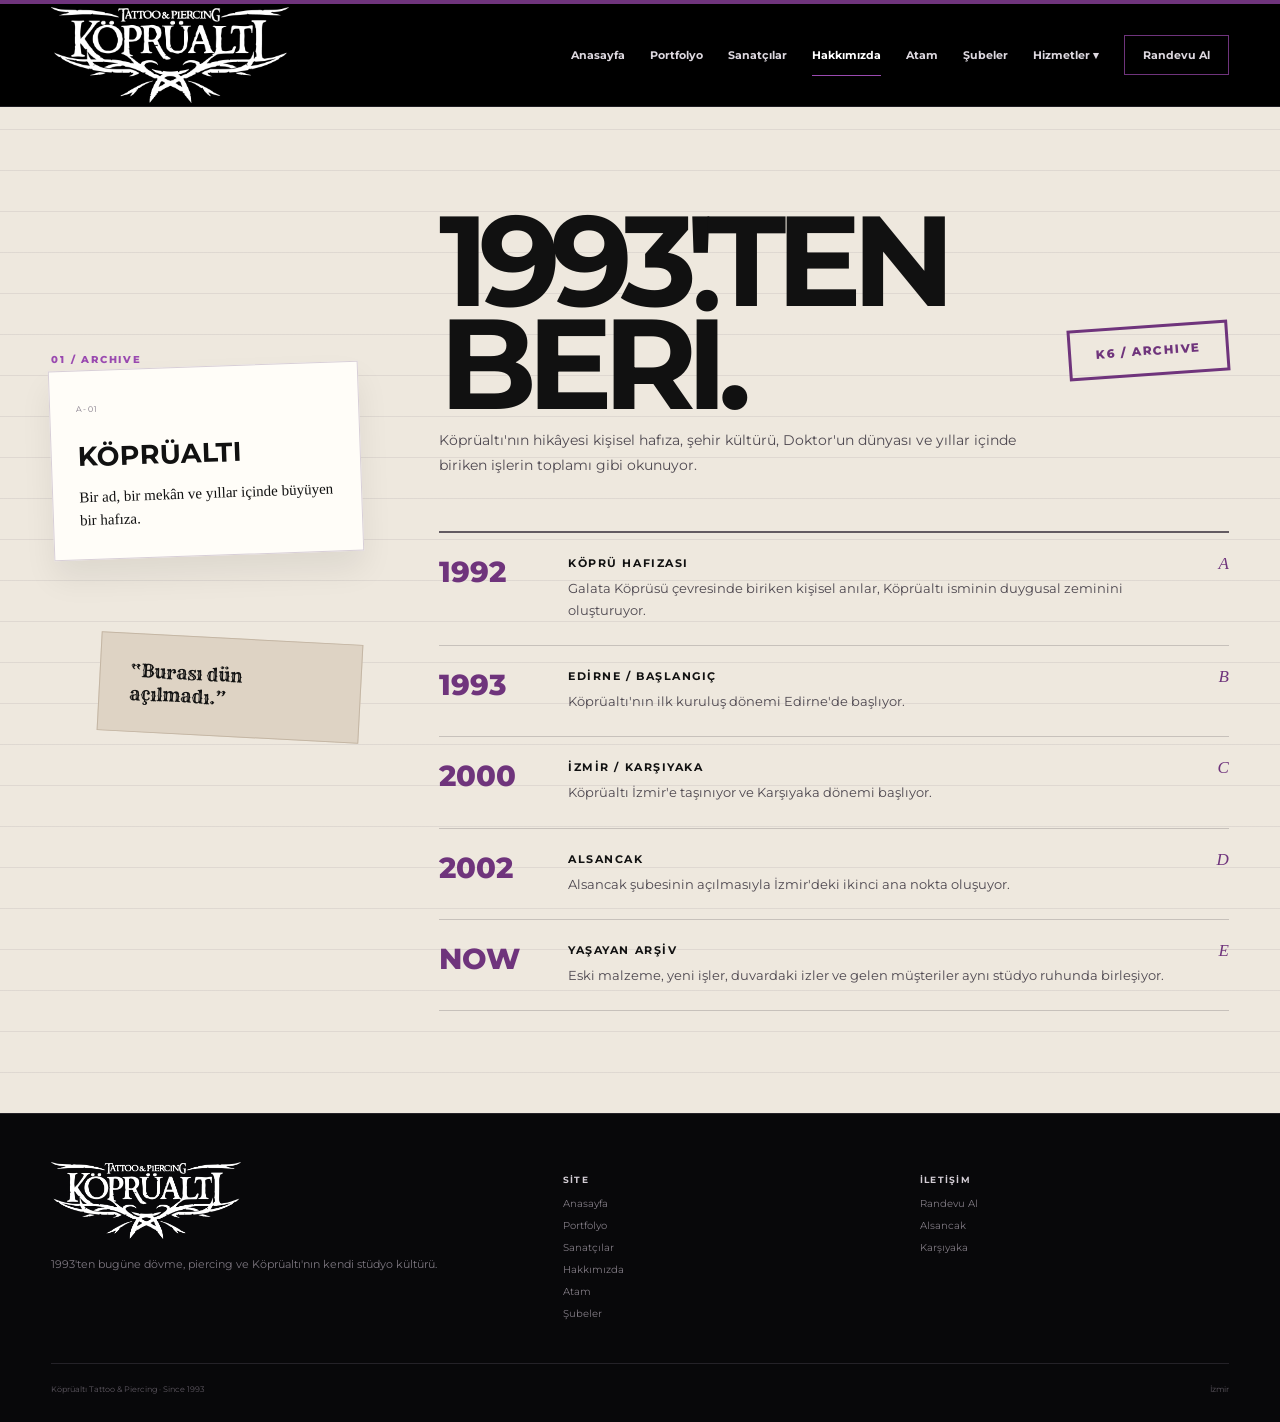
==== about.html @ b370d43e "feat: initial KopruAlti HTML prototype" ====
<!doctype html><html lang="tr"><head><meta charset="utf-8"><meta name="viewport" content="width=device-width,initial-scale=1"><meta name="theme-color" content="#09090b"><title>Hakkımızda — Köprüaltı Tattoo & Piercing</title><link rel="preconnect" href="https://fonts.googleapis.com"><link rel="preconnect" href="https://fonts.gstatic.com" crossorigin><link href="https://fonts.googleapis.com/css2?family=Montserrat:wght@400;500;600;700;800&family=Rye&display=swap" rel="stylesheet"><link rel="stylesheet" href="css/style.css"></head><body class="about-page"><div class="top"></div><header class="header"><div class="container head"><a class="brand" href="index.html" aria-label="KöprüAltı ana sayfa"><span class="brand-logo-crop"><img src="assets/koprualti-original-logo.png" alt="KöprüAltı Tattoo & Piercing"></span></a><button class="mobile" type="button" aria-expanded="false">MENÜ</button><nav class="nav"><a class="" href="index.html">Anasayfa</a><a class="" href="portfolio.html">Portfolyo</a><a class="" href="artists.html">Sanatçılar</a><a class="active" href="about.html">Hakkımızda</a><a class="" href="ataturk.html">Atam</a><a class="" href="studios.html">Şubeler</a><div class="dd"><button type="button">Hizmetler ▾</button><div class="ddmenu"><a href="services.html">Tüm Hizmetler</a><a href="services.html#tattoo">Tattoo</a><a href="services.html#piercing">Piercing</a><a href="services.html#coverup">Cover-Up</a></div></div><a class="cta-link " href="appointment.html">Randevu Al</a></nav></div></header><main><section class="archive"><div class="container archive-grid"><aside class="archive-side reveal"><div class="eyebrow">01 / ARCHIVE</div><div class="archive-card"><small>A-01</small><strong>KÖPRÜALTI</strong><p>Bir ad, bir mekân ve yıllar içinde büyüyen bir hafıza.</p></div><div class="archive-quote">“Burası dün açılmadı.”</div></aside><div class="reveal d1"><div class="archive-head"><div><h2 class="archive-title">1993'TEN<br>BERİ.</h2><p class="archive-intro">Köprüaltı'nın hikâyesi kişisel hafıza, şehir kültürü, Doktor'un dünyası ve yıllar içinde biriken işlerin toplamı gibi okunuyor.</p></div><div class="archive-stamp">K6 / ARCHIVE</div></div><div class="timeline"><article class="timeline-row"><div class="year">1992</div><div><h3>Köprü hafızası</h3><p>Galata Köprüsü çevresinde biriken kişisel anılar, Köprüaltı isminin duygusal zeminini oluşturuyor.</p></div><em>A</em></article><article class="timeline-row"><div class="year">1993</div><div><h3>Edirne / Başlangıç</h3><p>Köprüaltı'nın ilk kuruluş dönemi Edirne'de başlıyor.</p></div><em>B</em></article><article class="timeline-row"><div class="year">2000</div><div><h3>İzmir / Karşıyaka</h3><p>Köprüaltı İzmir'e taşınıyor ve Karşıyaka dönemi başlıyor.</p></div><em>C</em></article><article class="timeline-row"><div class="year">2002</div><div><h3>Alsancak</h3><p>Alsancak şubesinin açılmasıyla İzmir'deki ikinci ana nokta oluşuyor.</p></div><em>D</em></article><article class="timeline-row"><div class="year">NOW</div><div><h3>Yaşayan arşiv</h3><p>Eski malzeme, yeni işler, duvardaki izler ve gelen müşteriler aynı stüdyo ruhunda birleşiyor.</p></div><em>E</em></article></div></div></div></section></main><footer class="footer"><div class="container footer-grid"><div><img class="footer-logo" src="assets/koprualti-original-logo.png" alt="KöprüAltı"><p>1993'ten bugüne dövme, piercing ve Köprüaltı'nın kendi stüdyo kültürü.</p></div><div><h4>SİTE</h4><a href="index.html">Anasayfa</a><a href="portfolio.html">Portfolyo</a><a href="artists.html">Sanatçılar</a><a href="about.html">Hakkımızda</a><a href="ataturk.html">Atam</a>
        <a href="studios.html">Şubeler</a></div><div><h4>İLETİŞİM</h4><a href="appointment.html">Randevu Al</a><a href="studios.html">Alsancak</a><a href="studios.html">Karşıyaka</a></div></div><div class="container bottom"><span>Köprüaltı Tattoo & Piercing · Since 1993</span><span>İzmir</span></div></footer><script src="js/app.js"></script></body></html>
---- css/style.css ----
:root{
  --purple:#6f347c;
  --purple-2:#9a4ab0;
  --purple-deep:#34133d;
  --ink:#09090b;
  --ink-2:#111116;
  --paper:#f3efe8;
  --paper-2:#faf8f4;
  --line:#2a2830;
  --line-light:#d6cfd6;
  --muted:#8f8994;
  --max:1360px;
  --pad:clamp(20px,4vw,64px);
  --sans:"Montserrat",Arial,sans-serif;
  --heritage:"Rye",Georgia,serif;
}
*{box-sizing:border-box}
html{scroll-behavior:smooth}
body{margin:0;background:var(--ink);color:#fff;font-family:var(--sans);-webkit-font-smoothing:antialiased}
body.lock{overflow:hidden}
a{color:inherit;text-decoration:none}
button,input,select,textarea{font:inherit}
button{color:inherit}
img{display:block;width:100%;height:100%;object-fit:cover}
:focus-visible{outline:2px solid var(--purple-2);outline-offset:4px}
.container,.wrap{width:min(var(--max),calc(100% - 2*var(--pad)));margin-inline:auto}
.section{padding:clamp(72px,8vw,116px) 0}
.eyebrow,.kick,.crumb{font-size:10px;line-height:1.2;letter-spacing:.18em;text-transform:uppercase;font-weight:800;color:var(--purple-2)}
.muted{color:var(--muted)}
.heritage{font-family:var(--heritage)}

/* intro */
.intro{position:fixed;inset:0;z-index:5000;background:#000;display:grid;place-items:center;transition:.6s ease}
.intro.hide{opacity:0;visibility:hidden}
.logo-intro-wrap{width:min(620px,82vw)}
.logo-intro-wrap img{object-fit:contain}

/* header */
.top{height:4px;background:var(--purple)}
.header{position:sticky;top:0;z-index:1500;background:rgba(0,0,0,.97);border-bottom:1px solid #1e1d22;backdrop-filter:blur(12px)}
.head{min-height:102px;display:flex;align-items:center;justify-content:space-between;gap:36px}
.brand{display:flex;align-items:center;flex:0 0 auto}
.brand-logo-crop{display:block}
.brand-logo-crop img{width:238px;height:auto;object-fit:contain}
.nav{display:flex;align-items:center;gap:25px}
.nav>a,.dd>button{position:relative;border:0;background:none;padding:39px 0;color:#ddd8df;font-size:11px;font-weight:700;cursor:pointer}
.nav>a:after,.dd>button:after{content:"";position:absolute;left:0;right:0;bottom:25px;height:1px;background:var(--purple-2);transform:scaleX(0);transform-origin:left;transition:.2s}
.nav>a:hover:after,.nav>a.active:after,.dd>button:hover:after{transform:scaleX(1)}
.nav>a:hover,.nav>a.active,.dd>button:hover{color:#fff}
.cta-link{border:1px solid var(--purple)!important;padding:12px 18px!important}
.cta-link:after{display:none!important}
.cta-link:hover{background:var(--purple)}
.dd{position:relative}
.ddmenu{display:none;position:absolute;top:76px;left:-16px;min-width:220px;padding:8px;background:#15141a;border:1px solid #302d34;box-shadow:0 20px 50px rgba(0,0,0,.35)}
.dd:hover .ddmenu,.dd:focus-within .ddmenu,.dd.open .ddmenu{display:block}
.ddmenu a{display:block;padding:12px;color:#bdb6c1;font-size:10px}
.ddmenu a:hover{background:#211e25;color:#fff}
.mobile{display:none;background:transparent;border:1px solid #44404a;color:#fff;padding:10px 13px;font-size:10px;font-weight:800}

/* common */
.btn{display:inline-flex;align-items:center;justify-content:center;min-height:50px;padding:0 22px;border:1px solid transparent;font-size:10px;font-weight:800;letter-spacing:.08em;text-transform:uppercase;transition:.2s ease;cursor:pointer}
.btn:hover{transform:translateY(-2px)}
.btn.purple{background:var(--purple);color:#fff}
.btn.outline{border-color:#6a646f;background:transparent;color:inherit}
.btn.dark{background:#0c0b0f;color:#fff}
.btn.light{background:var(--paper-2);color:#111;border-color:var(--paper-2)}
.reveal{opacity:0;transform:translateY(22px);transition:.7s ease}
.reveal.in{opacity:1;transform:none}
.d1{transition-delay:.08s}.d2{transition-delay:.16s}.d3{transition-delay:.24s}

/* hero */
.hero{min-height:calc(100vh - 106px);position:relative;display:flex;align-items:center;overflow:hidden;background:
 linear-gradient(90deg,rgba(5,5,7,.94),rgba(5,5,7,.65) 48%,rgba(5,5,7,.28)),
 radial-gradient(circle at 76% 38%,rgba(111,52,124,.25),transparent 35%),
 url("../assets/hero.jpg") center 46%/cover no-repeat}
.hero:after{content:"";position:absolute;inset:0;background:linear-gradient(0deg,rgba(0,0,0,.48),transparent 42%);pointer-events:none}
.hero-in{position:relative;z-index:2;padding:90px 0 120px}
.hero h1{margin:12px 0 24px;max-width:980px;font-size:clamp(78px,9vw,150px);line-height:.88;letter-spacing:-.07em;font-weight:800}
.hero h1 span{display:block;color:#bd81c7}
.hero p{max-width:740px;margin:0;color:#d8d2da;font-size:17px;line-height:1.75}
.hero .actions{display:flex;gap:12px;flex-wrap:wrap;margin-top:30px}
.hero-note{margin-top:20px;color:#8f8794;font-size:9px;font-weight:700;letter-spacing:.16em;text-transform:uppercase}
.hero-meta{position:absolute;z-index:2;left:0;right:0;bottom:0;border-top:1px solid rgba(255,255,255,.12)}
.hero-meta .container{min-height:52px;display:flex;align-items:center;justify-content:space-between;color:#837e86;font-size:9px;letter-spacing:.13em}

/* manifesto */
.manifest{background:var(--paper-2);color:#111;padding:clamp(84px,9vw,130px) 0}
.manifest-grid{display:grid;grid-template-columns:1.12fr .88fr;gap:72px;align-items:end}
.manifest h2{margin:8px 0 0;font-size:clamp(70px,8.5vw,132px);line-height:.84;letter-spacing:-.075em;font-weight:800}
.manifest h2 .outline-word{color:transparent;-webkit-text-stroke:1.4px var(--purple);text-stroke:1.4px var(--purple)}
.manifest-copy{font:23px/1.55 Georgia,serif;color:#2a272c;max-width:520px}
.manifest-note{margin-top:25px;color:#837b85;font-size:9px;font-weight:800;letter-spacing:.15em;text-transform:uppercase}

/* work */
.work-section{background:#09090b;padding:clamp(84px,9vw,124px) 0}
.work-head{display:grid;grid-template-columns:1.2fr .8fr;gap:40px;align-items:end;margin-bottom:28px}
.work-head h2{margin:0;font-size:clamp(64px,7.5vw,118px);line-height:.85;letter-spacing:-.07em;font-weight:800}
.work-head p{max-width:420px;justify-self:end;color:#9a949f;font-size:13px;line-height:1.75}
.filterbar,.filters{display:flex;gap:8px;flex-wrap:wrap;margin:22px 0 18px}
.filterbar span,.filters button{border:1px solid #37343d;background:transparent;color:#c1bbc5;padding:10px 14px;font-size:9px;font-weight:700;letter-spacing:.07em;cursor:pointer}
.filterbar .active,.filters button.active,.filters button:hover{background:var(--paper-2);color:#111;border-color:var(--paper-2)}
.moodgrid{display:grid;grid-template-columns:1.15fr .85fr;gap:16px}
.bigstack,.smallstack{display:grid;gap:16px}
.work-card,.pcard{position:relative;overflow:hidden;background:#17141b;border:1px solid #29262d;min-height:310px}
.work-card.tall{min-height:520px}
.work-card img,.pcard img{filter:grayscale(1) contrast(1.06);transition:.45s}
.work-card:hover img,.pcard:hover img{filter:grayscale(.15);transform:scale(1.025)}
.work-card:after,.pcard:after{content:"";position:absolute;inset:0;background:linear-gradient(0deg,rgba(0,0,0,.55),transparent 50%)}
.work-meta,.wm{position:absolute;z-index:2;left:14px;right:14px;bottom:12px;display:flex;align-items:end;justify-content:space-between;color:#eee;font-size:9px;letter-spacing:.08em;text-transform:uppercase}
.work-center{position:absolute;inset:0;z-index:2;display:grid;place-items:center;color:#bd81c7;font:italic 78px Georgia,serif}
.rings{width:72%;aspect-ratio:1;border-radius:50%;background:repeating-radial-gradient(circle,rgba(255,255,255,.11) 0 2px,transparent 2px 20px);border:3px solid rgba(0,0,0,.7)}
.card-graphic{position:absolute;inset:0;z-index:2;display:grid;place-items:center;pointer-events:none}
.diamond{width:84px;height:84px;border:2px solid rgba(255,255,255,.8);transform:rotate(45deg)}
.heart{width:82px;height:82px;background:var(--purple);transform:rotate(-45deg);position:relative}
.heart:before,.heart:after{content:"";position:absolute;width:82px;height:82px;border-radius:50%;background:var(--purple)}
.heart:before{top:-41px}.heart:after{left:41px}
.line-art{width:66%;height:66%;border:6px solid rgba(244,241,235,.92);border-left-color:var(--purple-2);border-radius:54% 46% 58% 42%/62% 54% 46% 38%;transform:rotate(38deg)}

/* doctor */
.doctor-section{background:#0a090c;padding:clamp(86px,9vw,124px) 0}
.doctor-grid{display:grid;grid-template-columns:.88fr 1.12fr;gap:58px;align-items:center}
.doctor-card{position:relative;min-height:620px;overflow:hidden;border:1px solid #28242d;background:#111}
.doctor-card img{filter:grayscale(1) contrast(1.02);opacity:.85}
.doctor-card:after{content:"";position:absolute;inset:0;background:linear-gradient(0deg,rgba(0,0,0,.8),transparent 48%),linear-gradient(180deg,rgba(111,52,124,.24),transparent 35%)}
.doctor-name{position:absolute;z-index:2;left:18px;bottom:25px;font-size:clamp(58px,6vw,98px);font-weight:800;letter-spacing:-.06em;color:transparent;-webkit-text-stroke:1.3px #f2ede6}
.doctor-caption{position:absolute;z-index:2;left:19px;bottom:10px;color:#cfc7d1;font-size:9px;letter-spacing:.12em}
.doctor-info h2{margin:10px 0 22px;font-size:clamp(60px,6.5vw,105px);line-height:.9;letter-spacing:-.06em;font-weight:800}
.doctor-lead{max-width:720px;margin-bottom:22px;font:28px/1.18 Georgia,serif}
.doctor-copy{max-width:740px;color:#aba4ae;font-size:14px;line-height:1.8}
.doctor-stats{display:grid;grid-template-columns:1fr 1fr;margin-top:28px;border:1px solid #302c34}
.doctor-stats div{padding:17px;border-right:1px solid #302c34;border-bottom:1px solid #302c34}
.doctor-stats div:nth-child(2n){border-right:0}.doctor-stats div:nth-last-child(-n+2){border-bottom:0}
.doctor-stats small{display:block;color:#8f8797;font-size:8px;letter-spacing:.15em}.doctor-stats strong{display:block;margin-top:6px;font-size:16px}

/* tribute */
.tribute{background:var(--purple);padding:clamp(74px,8vw,105px) 0}
.tribute-grid{display:grid;grid-template-columns:1.14fr .86fr;gap:58px;align-items:center}
.tribute h2{margin:10px 0 18px;font-size:clamp(52px,5.5vw,82px);line-height:.95;letter-spacing:-.05em;font-weight:800}
.tribute p{max-width:720px;color:#f2e8f4;font-size:15px;line-height:1.75}
.tribute-sign{min-height:250px;padding:34px;border:1px solid rgba(255,255,255,.35);background:rgba(45,14,52,.18);display:flex;flex-direction:column;justify-content:center}
.tribute-sign small{font-size:10px;letter-spacing:.14em;font-weight:800}.tribute-sign strong{display:block;margin:26px 0 22px;font:56px var(--heritage)}.tribute-sign span{color:#e7d8ea;font-size:13px}

/* studios */
.studios-home,.studios-page{background:#f3f0eb;color:#111;padding:clamp(84px,9vw,118px) 0}
.section-head{display:flex;justify-content:space-between;align-items:flex-end;gap:40px;margin-bottom:40px}
.section-head h2{margin:8px 0 0;font-size:clamp(52px,6vw,86px);letter-spacing:-.06em;line-height:.95}
.section-head p{max-width:520px;color:#6e6771;font-size:13px;line-height:1.7}
.studio-grid{display:grid;grid-template-columns:1fr 1fr;gap:20px}
.studio-poster{border:1px solid #d5cfd5;background:#fff;overflow:hidden}
.studio-banner{position:relative;min-height:245px;padding:28px 28px 30px;display:flex;flex-direction:column;justify-content:flex-end}
.studio-banner.dark{background:#050507;color:#fff}.studio-banner.light{background:#f7f4ef;color:#111}
.studio-no{position:absolute;top:20px;right:28px;font-size:26px;font-weight:800}
.studio-city{margin-bottom:14px;font-size:10px;font-weight:800;letter-spacing:.18em}
.studio-banner h3{margin:0;font-size:clamp(54px,5vw,94px);line-height:.88;letter-spacing:-.08em;font-weight:800}
.studio-banner p{margin:17px 0 0;font-size:12px;opacity:.85}
.studio-photo{height:330px;overflow:hidden}.studio-photo img{filter:grayscale(1) contrast(1.1);transition:.45s}.studio-poster:hover img{transform:scale(1.02);filter:grayscale(1) contrast(1.15)}
.studio-meta{display:grid;grid-template-columns:36px 1fr auto;gap:18px;align-items:center;padding:20px 24px}
.studio-meta>span{color:var(--purple);font-size:10px}.studio-meta h4{margin:0 0 6px;font-size:20px}.studio-meta p{margin:0;color:#77717a;font-size:11px}.studio-meta a{font-size:9px;font-weight:800}

/* appointment teaser */
.appointment-teaser{background:#421c4a;padding:clamp(82px,8vw,110px) 0}
.appointment-teaser-grid{display:grid;grid-template-columns:.95fr 1.05fr;gap:70px;align-items:center}
.appointment-teaser h2{margin:10px 0 18px;font-size:clamp(66px,7.8vw,136px);line-height:.86;letter-spacing:-.07em;font-weight:800}
.white-line{color:#f8f4ef}.violet-line{color:#a953bd}
.appointment-teaser p{max-width:540px;color:#efe5f1;font-size:15px;line-height:1.7}
.preview-form{padding:30px;background:rgba(45,19,52,.6);border:1px solid rgba(255,255,255,.24);box-shadow:0 22px 60px rgba(0,0,0,.2)}
.preview-row{display:grid;grid-template-columns:1fr 1fr;gap:16px}.preview-form label{display:block;margin-bottom:8px;color:#f0e4f2;font-size:9px;font-weight:800;letter-spacing:.13em}.preview-form select,.preview-form textarea{width:100%;background:rgba(255,255,255,.04);color:#fff;border:1px solid rgba(255,255,255,.34);padding:15px}.preview-form select{height:52px}.preview-form textarea{min-height:116px;resize:vertical}.preview-form textarea::placeholder{color:#cbb7d0}.preview-form .field{margin-bottom:17px}.preview-form small{display:block;margin-top:12px;color:#d8cadb;font-size:10px;line-height:1.6}

/* page hero */
.pagehero{background:#111116;border-bottom:1px solid #26232b;padding:clamp(70px,7vw,100px) 0}
.pagehero h1{margin:8px 0 14px;font-size:clamp(54px,7vw,96px);line-height:.95;letter-spacing:-.06em}
.pagehero p{max-width:760px;margin:0;color:#aaa3ad;font-size:13px;line-height:1.8}

/* portfolio */
.portfolio-section{background:var(--paper-2);color:#111;padding:clamp(72px,8vw,110px) 0}
.portfolio-grid{display:grid;grid-template-columns:repeat(3,1fr);gap:12px}.pcard{min-height:390px}.pcard.wide{grid-column:span 2}

/* artists */
.artists-section{background:#09090b;padding:clamp(76px,8vw,110px) 0}
.artists-grid{display:grid;grid-template-columns:1.1fr .95fr .95fr;gap:20px}
.artist-card{border-top:1px solid #2b2830;padding-top:14px}.artist-photo{height:440px;overflow:hidden}.artist-photo img{filter:grayscale(1);transition:.4s}.artist-card:hover img{transform:scale(1.02);filter:grayscale(.15)}.artist-card h3{margin:15px 0 5px;font-size:20px}.artist-card p{margin:0;color:#8d8790;font-size:11px}.artist-card a{display:inline-block;margin-top:11px;color:#c78bd0;font-size:9px;font-weight:800}

/* services */
.services-page{background:#09090b}.service-list{width:min(var(--max),calc(100% - 2*var(--pad)));margin:auto;padding:54px 0 100px}.service-row{border-top:1px solid #2b2930}.service-row:last-child{border-bottom:1px solid #2b2930}.service-trigger{width:100%;border:0;background:none;display:grid;grid-template-columns:60px 230px 1fr 32px;gap:26px;align-items:center;padding:30px 0;text-align:left;cursor:pointer}.service-trigger .num{font-size:9px;color:#716b76}.service-trigger strong{font-size:28px}.service-trigger .summary{color:#918a96;font-size:12px;line-height:1.55}.service-trigger .arrow{color:var(--purple-2);font-size:20px;transition:.2s}.service-row.open .service-trigger .arrow{transform:rotate(90deg)}.service-detail{display:grid;grid-template-columns:300px 1fr;gap:48px;max-height:0;overflow:hidden;opacity:0;padding-left:86px;transition:max-height .45s,opacity .3s,padding .45s}.service-row.open .service-detail{max-height:800px;opacity:1;padding:8px 0 38px 86px}.service-visual{min-height:220px;border:1px solid #2c2830;background:radial-gradient(circle at 62% 34%,rgba(141,85,151,.3),transparent 30%),#151219}.service-copy{max-width:760px}.service-copy h3{margin:8px 0 12px;font-size:29px}.service-copy p{margin:0 0 14px;color:#aaa3ad;font-size:13px;line-height:1.8}.service-copy ul{margin:16px 0 22px;padding-left:18px;color:#cec7d0;font-size:12px;line-height:1.8}.service-actions{display:flex;gap:10px;flex-wrap:wrap}

/* about */
.about-page{background:#f5f1ea;color:#111}.about-page .header{background:#000}.identity{padding:clamp(84px,9vw,125px) 0;background:#faf8f4}.identity-grid{display:grid;grid-template-columns:1.25fr .75fr;gap:76px;align-items:center}.identity h1{margin:14px 0 0;font-size:clamp(76px,8.8vw,140px);line-height:.84;letter-spacing:-.075em}.identity h1 span{display:block;color:var(--purple)}.identity-copy p{margin:0;font-size:19px;line-height:1.8}.identity-note{margin-top:26px;color:#817883;font-size:9px;font-weight:800;letter-spacing:.15em;text-transform:uppercase}.archive{position:relative;overflow:hidden;padding:clamp(84px,8vw,118px) 0;background:#eee8de}.archive:before{content:"";position:absolute;inset:0;background:repeating-linear-gradient(0deg,transparent 0 40px,rgba(120,109,122,.13) 40px 41px)}.archive-grid{position:relative;z-index:1;display:grid;grid-template-columns:310px 1fr;gap:78px}.archive-side{padding-top:145px}.archive-card{padding:26px;background:#fffdf8;border:1px solid #d8cfd7;box-shadow:0 18px 32px rgba(0,0,0,.07);transform:rotate(-2deg)}.archive-card small{font-size:8px;letter-spacing:.15em;color:#817987}.archive-card strong{display:block;margin:24px 0 13px;font-size:27px}.archive-card p{margin:0;font:15px/1.55 Georgia,serif}.archive-quote{display:inline-block;margin:82px 0 0 48px;padding:25px 30px;background:#ded3c4;border:1px solid #c4b6a4;transform:rotate(3deg);font:18px/1.3 var(--heritage)}.archive-head{display:grid;grid-template-columns:1fr auto;gap:20px;align-items:start;margin-bottom:40px}.archive-title{margin:0;font-size:clamp(86px,10vw,164px);line-height:.8;letter-spacing:-.08em}.archive-stamp{align-self:center;border:3px solid var(--purple);color:var(--purple);padding:15px 25px;font-size:12px;font-weight:800;letter-spacing:.13em;transform:rotate(-4deg)}.archive-intro{max-width:760px;color:#4f4951;font-size:14px;line-height:1.75}.timeline{border-top:2px solid #635b61}.timeline-row{display:grid;grid-template-columns:105px 1fr 30px;gap:24px;padding:21px 0 24px;border-bottom:1px solid rgba(99,91,97,.28)}.timeline-row .year{font-size:29px;font-weight:800;color:var(--purple)}.timeline-row h3{margin:2px 0 7px;font-size:11px;letter-spacing:.14em;text-transform:uppercase}.timeline-row p{margin:0;color:#4d474f;font-size:13px;line-height:1.7}.timeline-row em{justify-self:end;color:var(--purple);font:italic 17px Georgia,serif}
.about-doctor{background:#0a090c;color:#fff}.about-tribute{background:var(--purple);color:#fff}

/* appointment page */
.appointment-page{min-height:calc(100vh - 106px);background:#311139;padding:clamp(72px,8vw,108px) var(--pad)}.appointment-wrap{width:min(1180px,100%);margin:auto;display:grid;grid-template-columns:.76fr 1.24fr;gap:60px;align-items:start}.appointment-copy h1{margin:10px 0 20px;font-size:clamp(68px,8vw,132px);line-height:.86;letter-spacing:-.07em}.appointment-copy p{max-width:500px;color:#efe4f0;font-size:14px;line-height:1.8}.steps{display:flex;gap:9px;margin-top:24px}.steps i{width:36px;height:4px;background:rgba(255,255,255,.2)}.steps i.active{background:var(--purple-2)}.form{background:var(--paper-2);color:#111;padding:34px;border:1px solid rgba(255,255,255,.25);box-shadow:0 22px 70px rgba(0,0,0,.22)}.formpage{display:none}.formpage.active{display:block}.form h3{margin:0 0 22px;font-size:24px}.choices{display:grid;grid-template-columns:1fr 1fr;gap:9px}.choice{border:1px solid #cec6cf;background:#fff;color:#111;padding:16px;text-align:left;cursor:pointer}.choice.active,.choice:hover{background:#f4edf6;border-color:var(--purple)}.field{margin-bottom:17px}.field label{display:block;margin-bottom:7px;color:#5b525d;font-size:9px;font-weight:800;letter-spacing:.08em}.field input,.field select,.field textarea{width:100%;border:1px solid #cbc3cd;background:#fff;color:#111;padding:12px 13px}.field textarea{min-height:118px}.formactions{display:flex;justify-content:space-between;gap:10px;margin-top:23px}.appointment-service-note{display:none;margin-bottom:18px;padding:12px 14px;background:#f1e7f3;border-left:3px solid var(--purple);color:#3a2e3e;font-size:11px;line-height:1.55}.appointment-service-note.show{display:block}

/* footer */
.footer{background:#08080a;border-top:1px solid #242228;padding:48px 0 28px}.footer-grid{display:grid;grid-template-columns:1.2fr .8fr .8fr;gap:48px}.footer-logo{width:190px;height:auto;object-fit:contain;margin-bottom:16px}.footer p{max-width:430px;color:#7d7780;font-size:11px;line-height:1.7}.footer h4{font-size:9px;letter-spacing:.14em;color:#d3cdd5}.footer a{display:block;margin:9px 0;color:#817b84;font-size:10px}.footer a:hover{color:#fff}.bottom{margin-top:34px;padding-top:20px;border-top:1px solid #242228;display:flex;justify-content:space-between;color:#5f5962;font-size:8px}

@media(max-width:1100px){
  .head{min-height:94px}.brand-logo-crop img{width:210px}.nav{gap:17px}.nav>a,.dd>button{padding:35px 0;font-size:10px}.ddmenu{top:70px}
  .manifest-grid,.work-head,.doctor-grid,.tribute-grid,.appointment-teaser-grid,.identity-grid,.archive-grid,.appointment-wrap{grid-template-columns:1fr}
  .work-head p{justify-self:start}.archive-side{padding-top:0}.archive-head{grid-template-columns:1fr}.archive-stamp{justify-self:start}.archive-quote{margin:34px 0 0}
  .artists-grid{grid-template-columns:1fr 1fr}.portfolio-grid{grid-template-columns:1fr 1fr}
}
@media(max-width:900px){
  .mobile{display:block}.nav{display:none;position:absolute;top:94px;left:0;right:0;max-height:calc(100vh - 94px);overflow:auto;background:#0d0d10;padding:12px var(--pad) 20px;flex-direction:column;align-items:stretch;gap:0;border-bottom:1px solid #2b2930}.nav.open{display:flex}.nav>a,.dd>button{width:100%;padding:13px 0!important;text-align:left}.nav>a:after,.dd>button:after{bottom:5px}.ddmenu{position:static;margin:0 0 8px;background:#15141a}.dd:hover .ddmenu{display:none}.dd.open .ddmenu{display:block}.cta-link{margin-top:7px;text-align:center!important}
  .studio-grid{grid-template-columns:1fr}.preview-row{grid-template-columns:1fr}.service-trigger{grid-template-columns:42px 1fr 28px}.service-trigger .summary{grid-column:2}.service-detail{grid-template-columns:1fr;padding-left:58px}.service-row.open .service-detail{padding-left:58px}
}
@media(max-width:680px){
  .head{min-height:80px}.brand-logo-crop img{width:164px}.nav{top:80px;max-height:calc(100vh - 80px)}
  .hero{min-height:calc(100vh - 84px);align-items:flex-end}.hero-in{padding:70px 0 95px}.hero h1{font-size:clamp(52px,15vw,84px)}.hero p{font-size:15px}.hero-meta .container{font-size:7px}
  .manifest h2,.work-head h2,.doctor-info h2,.appointment-teaser h2,.identity h1,.archive-title,.pagehero h1,.appointment-copy h1{font-size:clamp(48px,13vw,72px)}
  .manifest-copy,.doctor-lead{font-size:19px}.moodgrid,.artists-grid,.portfolio-grid{grid-template-columns:1fr}.work-card,.work-card.tall,.pcard{min-height:330px}.pcard.wide{grid-column:auto}.doctor-card{min-height:520px}.studio-banner{min-height:205px;padding:22px}.studio-banner h3{font-size:clamp(42px,13vw,64px)}.studio-photo{height:250px}.studio-meta{grid-template-columns:30px 1fr}.studio-meta a{grid-column:2}.appointment-teaser-grid{gap:38px}.preview-form{padding:22px}.service-detail,.service-row.open .service-detail{padding-left:0}.service-trigger strong{font-size:24px}.archive-grid{gap:42px}.archive-title{line-height:.86}.timeline-row{grid-template-columns:78px 1fr}.timeline-row em{display:none}.choices{grid-template-columns:1fr}.form{padding:24px}.formactions{flex-direction:column}.footer-grid{grid-template-columns:1fr}.bottom{flex-direction:column;gap:8px}
}
@media(prefers-reduced-motion:reduce){*{scroll-behavior:auto!important}.reveal{opacity:1;transform:none;transition:none}.intro{transition:none}}

/* v17 artists + ataturk additions */
.artists-page-v2{background:#09090b;color:#fff}
.artist-spotlight{padding:clamp(76px,8vw,112px) 0;border-top:1px solid #1f1d22}
.artist-spotlight-grid{display:grid;grid-template-columns:.92fr 1.08fr;gap:54px;align-items:center}
.artist-spotlight-grid.alt{grid-template-columns:.78fr 1.22fr}
.artist-media{position:relative;overflow:hidden;border:1px solid #28242d;min-height:620px;background:#111}
.artist-media-photo img{width:100%;height:100%;object-fit:cover;filter:grayscale(.08) contrast(1.02)}
.artist-copy{max-width:760px}
.artist-title{margin:12px 0 20px;font-size:clamp(54px,6vw,96px);line-height:.95}
.artist-lead{margin:0 0 20px;max-width:760px;font:30px/1.2 Georgia,serif;color:#f2ecef}
.artist-body{margin:0;color:#b4adb7;font-size:15px;line-height:1.95}
.artist-body strong{color:#fff}
.artist-tags{display:flex;gap:10px;flex-wrap:wrap;margin-top:28px}.artist-tags span{border:1px solid #353039;padding:10px 14px;font-size:10px;font-weight:700;letter-spacing:.08em;text-transform:uppercase;color:#d8cfda}
.muted-tags span{color:#b9b1bc}
.artist-sheet{display:grid;place-items:center;background:linear-gradient(180deg,#f7f1e7,#e9dfd2);color:#111}
.artist-sheet-inner{width:min(88%,420px);padding:36px 28px;border:1px solid #d2c5b5;background:rgba(255,255,255,.5);box-shadow:0 18px 42px rgba(0,0,0,.08);text-align:left}
.artist-sheet .eyebrow{margin-bottom:24px}
.artist-mono{font-size:clamp(120px,17vw,210px);line-height:.8;font-weight:800;letter-spacing:-.08em;color:var(--purple)}
.artist-sheet h3{margin:8px 0 10px;font-size:38px;letter-spacing:-.05em}
.artist-sheet p{margin:0;font-size:15px;line-height:1.8;color:#4a4450}
.editorial-band{padding:clamp(80px,8vw,112px) 0;background:#f4efe8;color:#111}
.editorial-grid{display:grid;grid-template-columns:.95fr 1.05fr;gap:42px;align-items:center}
.editorial-copy h2{margin:10px 0 16px;font-size:clamp(42px,4.5vw,66px);line-height:1}
.editorial-copy p{margin:0 0 16px;color:#433d46;font-size:15px;line-height:1.85}
.editorial-visual{padding:18px;background:#e7dece;border:1px solid #d5cabb;box-shadow:0 20px 34px rgba(0,0,0,.07)}
.editorial-visual img{width:100%;height:auto;object-fit:contain}

.ataturk-page{background:#050507;color:#fff}
.narrow{width:min(980px,calc(100% - 2*var(--pad)));margin-inline:auto}.center{text-align:center}
.ataturk-hero{padding:clamp(96px,10vw,150px) 0 72px;background:linear-gradient(180deg,#050507,#08080b)}
.ataturk-hero h1{margin:16px 0 18px;font-size:clamp(72px,7vw,118px);line-height:.92}
.ataturk-intro{max-width:760px;margin:0 auto;color:#d9d1dc;font-size:17px;line-height:1.95}
.ataturk-counter{margin:42px auto 0;display:inline-grid;gap:10px;padding:26px 34px;border:1px solid #2f2a34;background:#0d0c10;min-width:min(100%,420px)}
.ataturk-counter strong{font:clamp(78px,10vw,138px)/.84 Georgia,serif;color:rgba(255,255,255,.22);letter-spacing:-.08em}
.ataturk-counter span{font-size:12px;letter-spacing:.18em;text-transform:uppercase;color:#e7ddeb}
.ataturk-story{padding:clamp(76px,8vw,110px) 0;border-top:1px solid #1d1a20}
.ataturk-story-grid{display:grid;grid-template-columns:1.16fr .84fr;gap:42px;align-items:start}
.ataturk-story h2,.ataturk-editorial-copy h2,.ataturk-stance h2,.ataturk-details-section h2{margin:10px 0 18px;font-size:clamp(42px,4.8vw,68px);line-height:1}
.ataturk-story p,.ataturk-editorial-copy p,.ataturk-stance p{margin:0 0 16px;color:#d0c7d3;font-size:15px;line-height:1.9}
.ataturk-note-card{padding:30px;border:1px solid #2e2831;background:linear-gradient(180deg,#16131a,#0f0e12)}
.ataturk-note-card small{font-size:10px;letter-spacing:.16em;color:#d2c1d9;font-weight:800}
.ataturk-note-card h3{margin:18px 0 14px;font-size:28px;line-height:1.15}
.ataturk-note-card ul{margin:0 0 24px;padding-left:18px;color:#d7cfda;font-size:14px;line-height:2}
.ataturk-editorial-section{padding:clamp(76px,8vw,110px) 0;background:#0a090d}
.ataturk-editorial-grid{display:grid;grid-template-columns:.9fr 1.1fr;gap:46px;align-items:center}
.ataturk-editorial-image{padding:18px;background:#1a171d;border:1px solid #2f2934}
.ataturk-editorial-image img{width:100%;height:auto;object-fit:contain}
.ataturk-editorial-copy blockquote{margin:18px 0;padding-left:18px;border-left:2px solid var(--purple-2);font:28px/1.45 Georgia,serif;color:#f4edf7}
.ataturk-stance{padding:clamp(76px,8vw,106px) 0;border-top:1px solid #1d1a20;border-bottom:1px solid #1d1a20}
.ataturk-details-section{padding:clamp(76px,8vw,110px) 0;background:#09090b}
.section-head-dark p{color:#9d95a1}
.detail-cards{display:grid;grid-template-columns:repeat(4,1fr);gap:16px}
.detail-cards article{padding:24px;border:1px solid #2d2830;background:#111015}
.detail-cards h3{margin:0 0 10px;font-size:18px}.detail-cards p{margin:0;color:#b9b2bc;font-size:14px;line-height:1.8}

@media(max-width:1100px){
  .artist-spotlight-grid,.artist-spotlight-grid.alt,.editorial-grid,.ataturk-story-grid,.ataturk-editorial-grid,.detail-cards{grid-template-columns:1fr}
  .artist-media{min-height:520px}
}
@media(max-width:680px){
  .artist-lead{font-size:23px}.artist-body,.editorial-copy p,.ataturk-story p,.ataturk-editorial-copy p,.ataturk-stance p,.detail-cards p{font-size:14px}
  .artist-media{min-height:410px}.artist-sheet-inner{width:min(90%,360px);padding:24px}.ataturk-counter{padding:22px}.ataturk-counter strong{font-size:74px}.ataturk-editorial-copy blockquote{font-size:22px}
}


/* v19 appointment + ataturk refinement */
.appointment-page-v2{background:radial-gradient(circle at 78% 18%,rgba(111,52,124,.14),transparent 26%),#09090b;padding:clamp(44px,6vw,76px) 0 clamp(88px,10vw,120px)}
.appointment-accent{width:min(220px,34vw);height:12px;margin:0 0 18px auto;background:linear-gradient(90deg,var(--purple),rgba(111,52,124,.15));border-radius:999px;opacity:.9}
.appointment-shell{position:relative;padding:clamp(26px,4vw,52px);background:linear-gradient(180deg,#481d56 0%,#3b1547 100%);border:1px solid rgba(255,255,255,.16);box-shadow:0 34px 80px rgba(0,0,0,.28);overflow:hidden}
.appointment-shell:before{content:"";position:absolute;right:clamp(18px,4vw,42px);top:clamp(18px,4vw,34px);width:72px;height:18px;border:1px solid rgba(255,255,255,.16);background:rgba(255,255,255,.04)}
.appointment-shell:after{content:"";position:absolute;left:clamp(24px,4vw,38px);bottom:clamp(24px,4vw,38px);width:88px;height:12px;background:rgba(255,255,255,.06)}
.appointment-page-v2 .appointment-wrap{width:100%;margin:0;display:grid;grid-template-columns:.82fr 1.18fr;gap:clamp(28px,4vw,58px);align-items:start}
.appointment-page-v2 .appointment-copy{position:relative;z-index:1;padding-top:6px}
.appointment-page-v2 .appointment-copy h1{font-size:clamp(74px,8.5vw,142px);line-height:.85;margin:10px 0 20px}
.appointment-page-v2 .appointment-copy .white-line{display:block;color:#f6f2f7}
.appointment-page-v2 .appointment-copy .violet-line{display:block;color:#b765d4}
.appointment-page-v2 .appointment-copy p{max-width:420px;color:#f1e6f2;font-size:14px;line-height:1.85}
.appointment-page-v2 .form{position:relative;z-index:1;background:var(--paper-2);border:1px solid rgba(255,255,255,.22);box-shadow:0 22px 60px rgba(0,0,0,.22)}
.appointment-form-note{margin:16px 0 0;color:#6a616b;font-size:11px;line-height:1.6}

.ataturk-hero-v2{padding:clamp(84px,9vw,126px) 0 76px;background:radial-gradient(circle at 82% 22%,rgba(111,52,124,.14),transparent 26%),linear-gradient(180deg,#050507,#08080b)}
.ataturk-hero-grid{display:grid;grid-template-columns:.96fr 1.04fr;gap:clamp(28px,4vw,54px);align-items:center}
.ataturk-hero-copy .ataturk-intro.left{margin:0;color:#d9d1dc;max-width:620px}
.ataturk-hero-copy .ataturk-counter.left{margin:34px 0 0;display:inline-grid}
.ataturk-hero-actions{margin-top:24px}
.ataturk-visual-side{position:relative;display:grid;gap:18px;justify-items:end}
.ataturk-portrait-card{width:min(100%,560px);margin:0;padding:18px;background:#111015;border:1px solid #2f2934;box-shadow:0 28px 64px rgba(0,0,0,.28)}
.ataturk-portrait-card img{width:100%;height:auto;display:block;filter:grayscale(1)}
.ataturk-signature-card{width:min(78%,440px);margin-right:26px;padding:34px 34px 30px;background:#6f347c;border:1px solid rgba(255,255,255,.18);box-shadow:0 22px 48px rgba(0,0,0,.18)}
.ataturk-signature-card small{display:block;margin-bottom:18px;font-size:10px;letter-spacing:.18em;color:#fff;font-weight:800}
.ataturk-signature-card h3{margin:0 0 16px;font-size:clamp(44px,4.5vw,70px);line-height:1;color:#fff}
.ataturk-signature-card p{margin:0;color:#f2eaf4;font-size:16px;line-height:1.6}

@media(max-width:1100px){
  .appointment-page-v2 .appointment-wrap,.ataturk-hero-grid{grid-template-columns:1fr}
  .ataturk-visual-side{justify-items:start}
  .ataturk-signature-card{margin-right:0}
}
@media(max-width:680px){
  .appointment-accent{height:10px;width:140px}
  .appointment-shell{padding:22px 18px 24px}
  .appointment-page-v2 .appointment-copy h1{font-size:clamp(54px,16vw,76px)}
  .ataturk-portrait-card{padding:12px}
  .ataturk-signature-card{width:100%;padding:24px 22px}
}


/* v20 cleanup */
.appointment-teaser{display:none !important}
.ataturk-hero-v3{padding:clamp(72px,9vw,120px) 0 88px;background:radial-gradient(circle at 68% 12%,rgba(111,52,124,.12),transparent 28%),linear-gradient(180deg,#050507,#09090b)}
.ataturk-hero-top{text-align:center;max-width:980px;margin:0 auto 42px}
.ataturk-hero-v3 .crumb{display:block;margin:0 auto 14px;color:var(--purple);letter-spacing:.16em;font-size:12px;font-weight:800}
.ataturk-hero-v3 h1{margin:0 0 18px;font-size:clamp(72px,9vw,132px);line-height:.92}
.ataturk-hero-v3 .ataturk-intro.centered{max-width:980px;margin:0 auto;color:#e7dfea;font-size:clamp(18px,2vw,22px);line-height:1.8}
.ataturk-hero-stage{display:grid;grid-template-columns:minmax(340px,560px) minmax(280px,420px);justify-content:center;align-items:end;gap:clamp(22px,4vw,52px);margin-top:32px}
.ataturk-portrait-stage{margin:0;padding:18px;background:#0f0f13;border:1px solid rgba(255,255,255,.12);box-shadow:0 28px 64px rgba(0,0,0,.28)}
.ataturk-portrait-stage img{width:100%;display:block;aspect-ratio:4/5;object-fit:cover;filter:grayscale(1)}
.ataturk-side-info{display:grid;gap:18px;align-self:center}
.ataturk-counter.cardish{margin:0;padding:26px 26px 22px;border:1px solid rgba(255,255,255,.12);background:#0d0d12;box-shadow:none}
.ataturk-counter.cardish strong{font-size:clamp(82px,7.4vw,138px);line-height:.88;color:rgba(255,255,255,.18)}
.ataturk-counter.cardish span{display:block;margin-top:6px;letter-spacing:.16em;font-size:14px;font-weight:700;color:#fff}
.ataturk-mini-copy{padding:8px 0 0}
.ataturk-mini-copy .eyebrow{margin-bottom:12px}
.ataturk-mini-copy h3{margin:0 0 10px;font-size:clamp(42px,4vw,64px);line-height:1;color:#fff}
.ataturk-mini-copy p{margin:0 0 18px;color:#d8cde0;font-size:16px;line-height:1.7}
@media (max-width: 980px){.ataturk-hero-stage{grid-template-columns:1fr;max-width:620px;margin:30px auto 0}.ataturk-side-info{align-self:start}.ataturk-hero-v3 .ataturk-intro.centered{font-size:17px}}
@media (max-width: 640px){.ataturk-hero-v3 h1{font-size:clamp(54px,16vw,86px)}.ataturk-hero-top{margin-bottom:28px}.ataturk-portrait-stage{padding:12px}.ataturk-counter.cardish{padding:20px 18px 18px}.ataturk-counter.cardish strong{font-size:72px}.ataturk-mini-copy h3{font-size:42px}}


/* v21 ataturk quote swap */
.ataturk-mini-copy{display:none !important}
.ataturk-quote-card{padding:4px 0 0;border-top:1px solid rgba(255,255,255,.08)}
.ataturk-quote-card .eyebrow{margin-bottom:12px}
.ataturk-quote-card blockquote{margin:0 0 14px;font-size:clamp(34px,3.3vw,54px);line-height:1.08;color:#fff}
.ataturk-quote-card p{margin:0 0 12px;color:#d8cde0;font-size:15px;line-height:1.75;max-width:38ch}
.ataturk-quote-card .quote-sign{display:block;color:var(--purple-soft);font-size:12px;font-weight:800;letter-spacing:.14em;text-transform:uppercase}
@media (max-width:640px){.ataturk-quote-card blockquote{font-size:30px}}


/* v22 homepage Ataturk arm card */
.tribute-sign--arm{position:relative;overflow:hidden;isolation:isolate;background:#5b2b67 url("../assets/ataturk-arm-real.png") 62% 48%/cover no-repeat;border:1px solid rgba(255,255,255,.18);box-shadow:0 26px 70px rgba(17,5,20,.18);}
.tribute-sign--arm::before{content:"";position:absolute;inset:0;background:linear-gradient(90deg,rgba(45,12,54,.72) 0%,rgba(45,12,54,.44) 42%,rgba(15,8,19,.18) 100%);z-index:0}
.tribute-sign--arm > *{position:relative;z-index:1}
.tribute-sign--arm small,.tribute-sign--arm span{color:#f4e9f7}
.tribute-sign--arm strong{text-shadow:0 2px 22px rgba(0,0,0,.28)}

/* v23: real Atatürk signature tattoo photo */
.tribute-sign--arm{min-height:290px;background-position:62% 48%;}
.tribute-sign--arm strong{font-size:clamp(42px,4.2vw,58px);max-width:8ch;line-height:.95;}
@media(max-width:760px){.tribute-sign--arm{min-height:260px;background-position:60% 50%;}}

/* v25 — homepage identity migration */
.home-identity{
  border-top:1px solid #e6dfd7;
  border-bottom:1px solid #e6dfd7;
}

/* v26 — fix moved homepage identity contrast */
.home-identity{
  color:#111 !important;
  background:#faf8f4 !important;
}
.home-identity h1{
  color:#111 !important;
}
.home-identity h1 span{
  color:var(--purple) !important;
}
.home-identity .identity-copy p{
  color:#2a272c !important;
}
.home-identity .identity-note{
  color:#817883 !important;
}
.home-identity .eyebrow{
  color:var(--purple) !important;
}


/* v28 — dedicated map cards for studio locations */
.studios-map-page{
  background:#f3f0eb;
  color:#111;
  padding:0 0 clamp(88px,10vw,126px);
}
.studio-map-grid{
  display:grid;
  grid-template-columns:1fr 1fr;
  gap:22px;
}
.studio-map-card{
  display:block;
  color:inherit;
  text-decoration:none;
  border:1px solid #d4cdd5;
  overflow:hidden;
  background:#fff;
  transition:transform .28s ease, box-shadow .28s ease, border-color .28s ease;
}
.studio-map-card:hover{
  transform:translateY(-5px);
  box-shadow:0 24px 54px rgba(26,18,28,.10);
  border-color:#b9acbc;
}
.studio-map-visual{
  position:relative;
  min-height:520px;
  overflow:hidden;
  background:#0b0b0d;
}
.studio-map-visual::after{
  content:"";
  position:absolute;
  inset:0;
  background:linear-gradient(180deg,rgba(5,5,7,.12) 0%,rgba(5,5,7,.08) 48%,rgba(5,5,7,.72) 100%);
  pointer-events:none;
}
.studio-map-visual img{
  width:100%;
  height:100%;
  position:absolute;
  inset:0;
  object-fit:cover;
  filter:grayscale(1) contrast(1.08);
  transition:transform .5s ease, filter .5s ease;
}
.studio-map-card:hover .studio-map-visual img{
  transform:scale(1.025);
  filter:grayscale(1) contrast(1.14);
}
.studio-map-number,
.studio-map-city,
.studio-map-visual h2{
  position:absolute;
  z-index:2;
}
.studio-map-number{
  top:24px;
  right:26px;
  font-size:28px;
  font-weight:800;
  letter-spacing:-.05em;
  color:#fff;
}
.studio-map-city{
  left:28px;
  bottom:112px;
  font-size:11px;
  font-weight:800;
  letter-spacing:.18em;
  color:#fff;
}
.studio-map-visual h2{
  left:26px;
  right:26px;
  bottom:28px;
  margin:0;
  font-size:clamp(58px,5.2vw,94px);
  line-height:.84;
  letter-spacing:-.075em;
  color:#fff;
}
.studio-map-card--light .studio-map-visual::after{
  background:linear-gradient(180deg,rgba(10,10,12,.05),rgba(10,10,12,.10) 50%,rgba(10,10,12,.68));
}
.studio-map-info{
  min-height:170px;
  padding:26px 28px 24px;
  display:flex;
  justify-content:space-between;
  gap:30px;
  align-items:flex-end;
  background:#fff;
}
.studio-map-card--dark .studio-map-info{
  background:#0b0b0d;
  color:#fff;
}
.studio-map-kicker{
  display:block;
  margin-bottom:12px;
  color:var(--purple);
  font-size:9px;
  font-weight:800;
  letter-spacing:.16em;
}
.studio-map-info h3{
  margin:0 0 7px;
  font-size:18px;
  line-height:1.35;
}
.studio-map-info p{
  margin:0;
  font-size:12px;
  color:#77717a;
}
.studio-map-card--dark .studio-map-info p{
  color:#aaa2ad;
}
.studio-map-cta{
  flex:0 0 auto;
  display:flex;
  gap:10px;
  align-items:center;
  font-size:10px;
  font-weight:800;
  white-space:nowrap;
}
.studio-map-cta b{
  color:var(--purple);
  font-size:18px;
  line-height:1;
}
.studio-map-card:hover .studio-map-cta b{
  transform:translate(2px,-2px);
}
.studio-map-cta b{
  transition:transform .2s ease;
}

@media(max-width:900px){
  .studio-map-grid{grid-template-columns:1fr}
  .studio-map-visual{min-height:460px}
}
@media(max-width:620px){
  .studio-map-visual{min-height:360px}
  .studio-map-visual h2{font-size:clamp(48px,15vw,70px)}
  .studio-map-city{bottom:94px}
  .studio-map-info{
    align-items:flex-start;
    flex-direction:column;
    min-height:auto;
  }
}


/* v29 — homepage doctor photo + extended artists page */
.doctor-card-live img{object-fit:cover;object-position:center 38%;filter:grayscale(.14) contrast(1.03);opacity:.96}

.artist-focus{margin-top:26px}
.artist-focus-label{display:block;margin-bottom:11px;color:#8f8797;font-size:9px;font-weight:800;letter-spacing:.14em}
.artist-focus-list{display:flex;flex-wrap:wrap;gap:10px}
.artist-focus-list span{display:inline-flex;align-items:center;min-height:34px;padding:9px 13px;border:1px solid #353039;background:#121116;color:#eee3f0;font-size:10px;font-weight:700;letter-spacing:.07em;text-transform:uppercase}

.artist-ensemble{padding:clamp(78px,8vw,112px) 0;border-top:1px solid #1f1d22;background:#0a090c}
.artist-ensemble-head{display:grid;grid-template-columns:.78fr 1.22fr;gap:40px;align-items:end;margin-bottom:34px}
.artist-ensemble-head h2{margin:10px 0 0;font-size:clamp(48px,5vw,74px);line-height:.95;letter-spacing:-.05em}
.artist-ensemble-head p{max-width:760px;margin:0;color:#b4adb7;font-size:14px;line-height:1.85}
.artist-mini-grid{display:grid;grid-template-columns:1fr 1fr;gap:22px}
.artist-mini-card{border:1px solid #27232c;background:#0f0f13;display:grid;grid-template-columns:.92fr 1.08fr;overflow:hidden}
.artist-mini-poster{padding:30px;min-height:320px;display:flex;flex-direction:column;justify-content:space-between;background:linear-gradient(180deg,#f7f1e7,#e9dfd2);color:#111}
.artist-mini-letter{font-size:clamp(110px,14vw,180px);line-height:.8;font-weight:800;letter-spacing:-.08em;color:var(--purple)}
.artist-mini-poster strong{font-size:42px;letter-spacing:-.05em}
.artist-mini-copy{padding:28px}
.artist-mini-copy h3{margin:0 0 12px;font-size:32px;letter-spacing:-.05em}
.artist-mini-copy p{margin:0;color:#b4adb7;font-size:14px;line-height:1.85}
.compact-focus .artist-focus-list span{font-size:9px}

.artist-planner{padding:0 0 clamp(82px,8vw,114px);background:#0a090c}
.artist-planner-box{border:1px solid #2a2630;background:#111017;padding:30px 32px;display:grid;grid-template-columns:.66fr 1.34fr;gap:28px;align-items:start}
.artist-planner-box h3{margin:10px 0 0;font-size:clamp(28px,3vw,42px);line-height:1;letter-spacing:-.04em}
.artist-planner-box p{margin:0;color:#c0b8c4;font-size:14px;line-height:1.9}
.artist-planner-box strong{color:#fff}

@media(max-width:1100px){
  .artist-ensemble-head,.artist-mini-card,.artist-planner-box{grid-template-columns:1fr}
}
@media(max-width:900px){
  .artist-mini-grid{grid-template-columns:1fr}
}
@media(max-width:680px){
  .artist-mini-poster{min-height:250px}
  .artist-mini-poster strong{font-size:34px}
  .artist-mini-copy{padding:24px}
  .artist-planner-box{padding:24px}
}

/* v30 — Su and Birsu are separate artist profiles */
.su-spotlight{background:#0a090c}
.birsu-spotlight{background:#09090b}


/* v31 — artist detail page / Doktor gallery prototype */
.artist-profile-action{margin-top:24px}
.doctor-home-action{margin-top:20px}
.artist-detail-page{background:#08080a;color:#fff}
.artist-detail-hero{padding:clamp(76px,8vw,118px) 0;border-bottom:1px solid #201d23;background:radial-gradient(circle at 75% 25%,rgba(111,52,124,.12),transparent 28%),#08080a}
.artist-detail-hero-grid{display:grid;grid-template-columns:.88fr 1.12fr;gap:clamp(38px,5vw,74px);align-items:center}
.artist-detail-portrait{position:relative;margin:0;min-height:720px;overflow:hidden;border:1px solid #2b2730;background:#111}
.artist-detail-portrait img{position:absolute;inset:0;width:100%;height:100%;object-fit:cover;object-position:center 38%;filter:grayscale(.2) contrast(1.04)}
.artist-detail-portrait:after{content:"";position:absolute;inset:0;background:linear-gradient(0deg,rgba(0,0,0,.76),transparent 42%),linear-gradient(180deg,rgba(111,52,124,.16),transparent 30%)}
.artist-detail-portrait figcaption{position:absolute;z-index:2;left:20px;right:20px;bottom:18px;color:#d9d0dc;font-size:9px;letter-spacing:.14em;font-weight:700}
.artist-detail-copy h1{margin:12px 0 22px;font-size:clamp(84px,8.5vw,148px);line-height:.82;letter-spacing:-.075em}
.artist-detail-lead{margin:0 0 20px;max-width:800px;font:clamp(25px,2.4vw,36px)/1.2 Georgia,serif;color:#f2edf3}
.artist-detail-body{max-width:820px;margin:0;color:#b3abb7;font-size:14px;line-height:1.9}
.artist-detail-meta{display:grid;grid-template-columns:1fr 1fr;margin-top:30px;border:1px solid #302c34}
.artist-detail-meta div{padding:18px;border-right:1px solid #302c34;border-bottom:1px solid #302c34}
.artist-detail-meta div:nth-child(2n){border-right:0}.artist-detail-meta div:nth-last-child(-n+2){border-bottom:0}
.artist-detail-meta small{display:block;color:#837b87;font-size:8px;letter-spacing:.15em}.artist-detail-meta strong{display:block;margin-top:6px;font-size:15px}
.artist-capabilities{display:grid;grid-template-columns:.72fr 1.28fr;gap:28px;margin-top:28px;padding-top:22px;border-top:1px solid #252229}
.artist-capabilities p{margin:0;color:#9f97a4;font-size:12px;line-height:1.7}
.artist-detail-actions{display:flex;gap:10px;flex-wrap:wrap;margin-top:28px}

.artist-works-section{padding:clamp(86px,9vw,126px) 0;background:#f4efe8;color:#111}
.artist-works-head{display:grid;grid-template-columns:1.1fr .9fr;gap:50px;align-items:end;margin-bottom:34px}
.artist-works-head h2{margin:10px 0 0;font-size:clamp(76px,8.4vw,132px);line-height:.82;letter-spacing:-.075em}
.artist-works-note{max-width:500px;justify-self:end}
.artist-works-note p{margin:0 0 16px;color:#4e4850;font-size:14px;line-height:1.8}
.artist-works-note span{color:#827983;font-size:9px;font-weight:800;letter-spacing:.15em}
.artist-work-mosaic{display:grid;grid-template-columns:1.15fr .85fr;grid-auto-rows:300px;gap:16px}
.artist-work-card{position:relative;overflow:hidden;border:0;padding:0;background:#111;cursor:pointer;text-align:left;color:#fff}
.artist-work-card--hero{grid-row:span 2}
.artist-work-card--wide{grid-column:2;grid-row:auto}
.artist-work-card img{width:100%;height:100%;object-fit:cover;filter:grayscale(1) contrast(1.07);transition:.45s ease}
.artist-work-card:hover img{transform:scale(1.025);filter:grayscale(.08) contrast(1.02)}
.artist-work-card:after{content:"";position:absolute;inset:0;background:linear-gradient(0deg,rgba(0,0,0,.7),transparent 55%)}
.artist-work-overlay{position:absolute;z-index:2;left:16px;right:16px;bottom:14px;display:grid;grid-template-columns:1fr auto;gap:7px 20px;align-items:end}
.artist-work-overlay span{font-size:9px;font-weight:800;letter-spacing:.12em}
.artist-work-overlay strong{grid-row:1/span 2;grid-column:2;font-size:32px;letter-spacing:-.05em}
.artist-work-overlay em{font-style:normal;color:#c98bd2;font-size:9px;font-weight:800;letter-spacing:.1em}

.artist-profile-system{padding:clamp(74px,8vw,108px) 0;background:#09090b;border-top:1px solid #201e24}
.artist-profile-system-grid{display:grid;grid-template-columns:.72fr 1.28fr;gap:50px}
.artist-profile-system h2{margin:10px 0 0;font-size:clamp(46px,5vw,76px);line-height:.96;letter-spacing:-.05em}
.artist-profile-system p{margin:0 0 16px;color:#aaa3ad;font-size:14px;line-height:1.85}

.artist-lightbox{position:fixed;inset:0;z-index:4000;display:none;place-items:center;padding:clamp(20px,4vw,60px);background:rgba(4,4,6,.94);backdrop-filter:blur(8px)}
.artist-lightbox.open{display:grid}
.artist-lightbox-inner{max-width:min(1120px,92vw);max-height:86vh;display:grid;gap:12px}
.artist-lightbox-inner img{max-width:100%;max-height:80vh;width:auto;height:auto;object-fit:contain;margin:auto}
.artist-lightbox-caption{text-align:center;color:#c8c0ca;font-size:10px;letter-spacing:.12em;text-transform:uppercase}
.artist-lightbox-close{position:absolute;top:20px;right:24px;width:48px;height:48px;border:1px solid #39343e;background:#111015;color:#fff;font-size:28px;cursor:pointer}

@media(max-width:1100px){
  .artist-detail-hero-grid,.artist-works-head,.artist-profile-system-grid{grid-template-columns:1fr}
  .artist-detail-portrait{min-height:600px}
  .artist-works-note{justify-self:start}
}
@media(max-width:780px){
  .artist-work-mosaic{grid-template-columns:1fr;grid-auto-rows:320px}
  .artist-work-card--hero,.artist-work-card--wide{grid-row:auto;grid-column:auto}
  .artist-capabilities{grid-template-columns:1fr}
}
@media(max-width:620px){
  .artist-detail-portrait{min-height:500px}
  .artist-detail-meta{grid-template-columns:1fr}
  .artist-detail-meta div,.artist-detail-meta div:nth-child(2n){border-right:0}
  .artist-detail-meta div:nth-last-child(-n+2){border-bottom:1px solid #302c34}
  .artist-detail-meta div:last-child{border-bottom:0}
  .artist-work-mosaic{grid-auto-rows:270px}
}
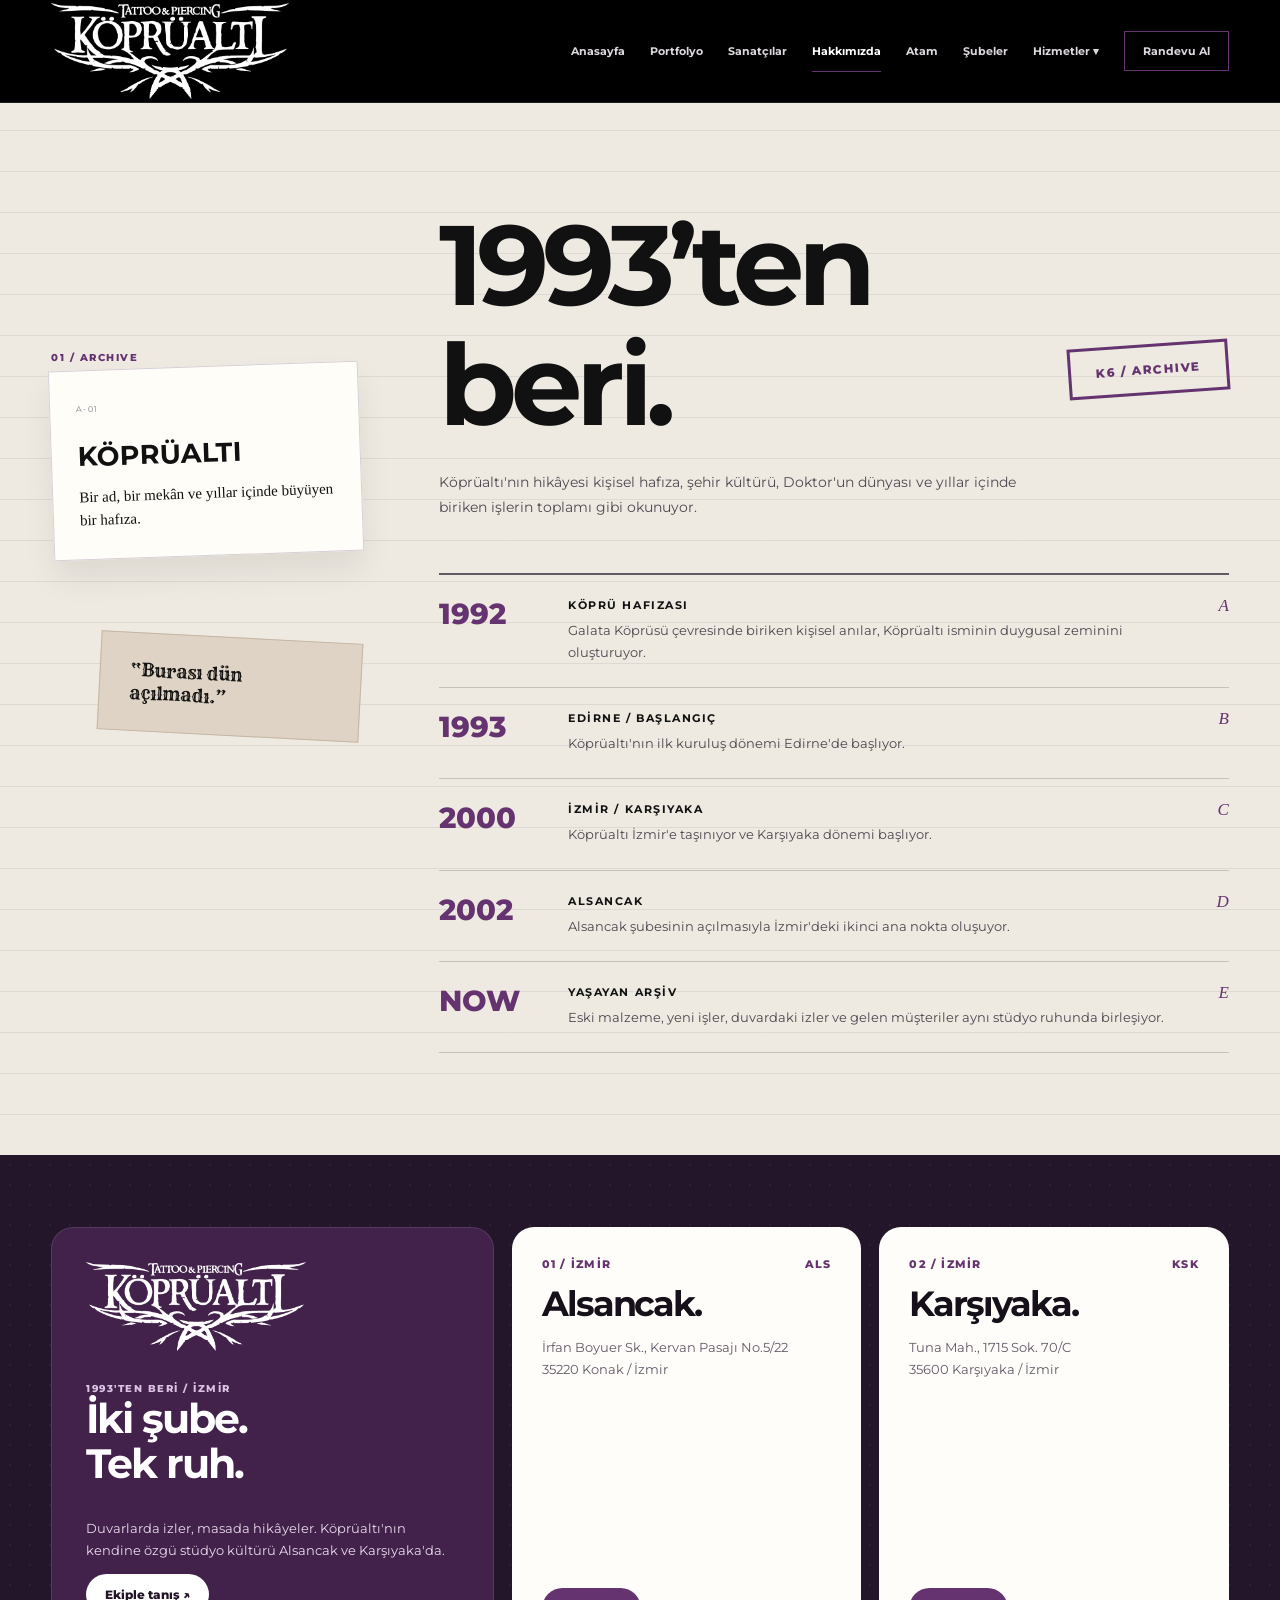
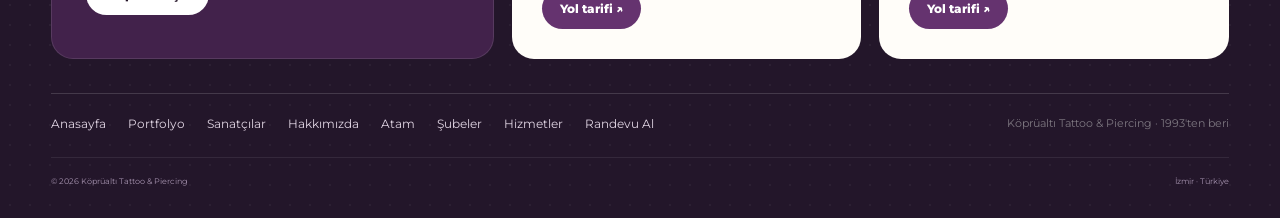
==== commit 1bb228f9: "design: refine about.html typography, palette and site-wide footer" ====
--- a/about.html
+++ b/about.html
@@ -1,2 +1,33 @@
-<!doctype html><html lang="tr"><head><meta charset="utf-8"><meta name="viewport" content="width=device-width,initial-scale=1"><meta name="theme-color" content="#09090b"><title>Hakkımızda — Köprüaltı Tattoo & Piercing</title><link rel="preconnect" href="https://fonts.googleapis.com"><link rel="preconnect" href="https://fonts.gstatic.com" crossorigin><link href="https://fonts.googleapis.com/css2?family=Montserrat:wght@400;500;600;700;800&family=Rye&display=swap" rel="stylesheet"><link rel="stylesheet" href="css/style.css"></head><body class="about-page"><div class="top"></div><header class="header"><div class="container head"><a class="brand" href="index.html" aria-label="KöprüAltı ana sayfa"><span class="brand-logo-crop"><img src="assets/koprualti-original-logo.png" alt="KöprüAltı Tattoo & Piercing"></span></a><button class="mobile" type="button" aria-expanded="false">MENÜ</button><nav class="nav"><a class="" href="index.html">Anasayfa</a><a class="" href="portfolio.html">Portfolyo</a><a class="" href="artists.html">Sanatçılar</a><a class="active" href="about.html">Hakkımızda</a><a class="" href="ataturk.html">Atam</a><a class="" href="studios.html">Şubeler</a><div class="dd"><button type="button">Hizmetler ▾</button><div class="ddmenu"><a href="services.html">Tüm Hizmetler</a><a href="services.html#tattoo">Tattoo</a><a href="services.html#piercing">Piercing</a><a href="services.html#coverup">Cover-Up</a></div></div><a class="cta-link " href="appointment.html">Randevu Al</a></nav></div></header><main><section class="archive"><div class="container archive-grid"><aside class="archive-side reveal"><div class="eyebrow">01 / ARCHIVE</div><div class="archive-card"><small>A-01</small><strong>KÖPRÜALTI</strong><p>Bir ad, bir mekân ve yıllar içinde büyüyen bir hafıza.</p></div><div class="archive-quote">“Burası dün açılmadı.”</div></aside><div class="reveal d1"><div class="archive-head"><div><h2 class="archive-title">1993'TEN<br>BERİ.</h2><p class="archive-intro">Köprüaltı'nın hikâyesi kişisel hafıza, şehir kültürü, Doktor'un dünyası ve yıllar içinde biriken işlerin toplamı gibi okunuyor.</p></div><div class="archive-stamp">K6 / ARCHIVE</div></div><div class="timeline"><article class="timeline-row"><div class="year">1992</div><div><h3>Köprü hafızası</h3><p>Galata Köprüsü çevresinde biriken kişisel anılar, Köprüaltı isminin duygusal zeminini oluşturuyor.</p></div><em>A</em></article><article class="timeline-row"><div class="year">1993</div><div><h3>Edirne / Başlangıç</h3><p>Köprüaltı'nın ilk kuruluş dönemi Edirne'de başlıyor.</p></div><em>B</em></article><article class="timeline-row"><div class="year">2000</div><div><h3>İzmir / Karşıyaka</h3><p>Köprüaltı İzmir'e taşınıyor ve Karşıyaka dönemi başlıyor.</p></div><em>C</em></article><article class="timeline-row"><div class="year">2002</div><div><h3>Alsancak</h3><p>Alsancak şubesinin açılmasıyla İzmir'deki ikinci ana nokta oluşuyor.</p></div><em>D</em></article><article class="timeline-row"><div class="year">NOW</div><div><h3>Yaşayan arşiv</h3><p>Eski malzeme, yeni işler, duvardaki izler ve gelen müşteriler aynı stüdyo ruhunda birleşiyor.</p></div><em>E</em></article></div></div></div></section></main><footer class="footer"><div class="container footer-grid"><div><img class="footer-logo" src="assets/koprualti-original-logo.png" alt="KöprüAltı"><p>1993'ten bugüne dövme, piercing ve Köprüaltı'nın kendi stüdyo kültürü.</p></div><div><h4>SİTE</h4><a href="index.html">Anasayfa</a><a href="portfolio.html">Portfolyo</a><a href="artists.html">Sanatçılar</a><a href="about.html">Hakkımızda</a><a href="ataturk.html">Atam</a>
-        <a href="studios.html">Şubeler</a></div><div><h4>İLETİŞİM</h4><a href="appointment.html">Randevu Al</a><a href="studios.html">Alsancak</a><a href="studios.html">Karşıyaka</a></div></div><div class="container bottom"><span>Köprüaltı Tattoo & Piercing · Since 1993</span><span>İzmir</span></div></footer><script src="js/app.js"></script></body></html>+<!doctype html><html lang="tr"><head><meta charset="utf-8"><meta name="viewport" content="width=device-width,initial-scale=1"><meta name="theme-color" content="#09090b"><title>Hakkımızda — Köprüaltı Tattoo & Piercing</title><link rel="preconnect" href="https://fonts.googleapis.com"><link rel="preconnect" href="https://fonts.gstatic.com" crossorigin><link href="https://fonts.googleapis.com/css2?family=Montserrat:wght@400;500;600;700;800&family=Rye&display=swap" rel="stylesheet"><link rel="stylesheet" href="css/style.css"><link rel="stylesheet" href="css/polish-september.css"></head><body class="about-page"><div class="top"></div><header class="header"><div class="container head"><a class="brand" href="index.html" aria-label="KöprüAltı ana sayfa"><span class="brand-logo-crop"><img src="assets/koprualti-original-logo.png" alt="KöprüAltı Tattoo & Piercing"></span></a><button class="mobile" type="button" aria-expanded="false">MENÜ</button><nav class="nav"><a class="" href="index.html">Anasayfa</a><a class="" href="portfolio.html">Portfolyo</a><a class="" href="artists.html">Sanatçılar</a><a class="active" href="about.html">Hakkımızda</a><a class="" href="ataturk.html">Atam</a><a class="" href="studios.html">Şubeler</a><div class="dd"><button type="button">Hizmetler ▾</button><div class="ddmenu"><a href="services.html">Tüm Hizmetler</a><a href="services.html#tattoo">Tattoo</a><a href="services.html#piercing">Piercing</a><a href="services.html#coverup">Cover-Up</a></div></div><a class="cta-link " href="appointment.html">Randevu Al</a></nav></div></header><main><section class="archive"><div class="container archive-grid"><aside class="archive-side reveal"><div class="eyebrow">01 / ARCHIVE</div><div class="archive-card"><small>A-01</small><strong>KÖPRÜALTI</strong><p>Bir ad, bir mekân ve yıllar içinde büyüyen bir hafıza.</p></div><div class="archive-quote">“Burası dün açılmadı.”</div></aside><div class="reveal d1"><div class="archive-head"><div><h2 class="archive-title">1993’ten<br>beri.</h2><p class="archive-intro">Köprüaltı'nın hikâyesi kişisel hafıza, şehir kültürü, Doktor'un dünyası ve yıllar içinde biriken işlerin toplamı gibi okunuyor.</p></div><div class="archive-stamp">K6 / ARCHIVE</div></div><div class="timeline"><article class="timeline-row"><div class="year">1992</div><div><h3>Köprü hafızası</h3><p>Galata Köprüsü çevresinde biriken kişisel anılar, Köprüaltı isminin duygusal zeminini oluşturuyor.</p></div><em>A</em></article><article class="timeline-row"><div class="year">1993</div><div><h3>Edirne / Başlangıç</h3><p>Köprüaltı'nın ilk kuruluş dönemi Edirne'de başlıyor.</p></div><em>B</em></article><article class="timeline-row"><div class="year">2000</div><div><h3>İzmir / Karşıyaka</h3><p>Köprüaltı İzmir'e taşınıyor ve Karşıyaka dönemi başlıyor.</p></div><em>C</em></article><article class="timeline-row"><div class="year">2002</div><div><h3>Alsancak</h3><p>Alsancak şubesinin açılmasıyla İzmir'deki ikinci ana nokta oluşuyor.</p></div><em>D</em></article><article class="timeline-row"><div class="year">NOW</div><div><h3>Yaşayan arşiv</h3><p>Eski malzeme, yeni işler, duvardaki izler ve gelen müşteriler aynı stüdyo ruhunda birleşiyor.</p></div><em>E</em></article></div></div></div></section></main><footer class="footer footer-v2" aria-label="Site alt bilgisi">
+  <div class="container footer-v2-grid">
+    <section class="footer-brand-panel">
+      <img class="footer-logo" src="assets/koprualti-original-logo.png" alt="Köprüaltı Tattoo & Piercing">
+      <span class="eyebrow" style="color:#dbc2e2">1993'TEN BERİ / İZMİR</span>
+      <h2>İki şube.<br>Tek ruh.</h2>
+      <p>Duvarlarda izler, masada hikâyeler. Köprüaltı'nın kendine özgü stüdyo kültürü Alsancak ve Karşıyaka'da.</p>
+      <a href="artists.html">Ekiple tanış ↗</a>
+    </section>
+    <a class="footer-location" href="https://www.google.com/maps/search/?api=1&query=K%C3%B6pr%C3%BCalt%C4%B1%20Tattoo%20%26%20Piercing%2C%20%C4%B0rfan%20Boyuer%20Sk.%20Kervan%20Pasaj%C4%B1%20No.5%2F22%2C%2035220%20Konak%2F%C4%B0zmir" target="_blank" rel="noopener noreferrer" aria-label="Alsancak şubesini Google Haritalar'da aç">
+      <span class="footer-location-kicker"><span>01 / İZMİR</span><span>ALS</span></span>
+      <h3>Alsancak.</h3>
+      <p>İrfan Boyuer Sk., Kervan Pasajı No.5/22<br>35220 Konak / İzmir</p>
+      <span class="footer-location-action">Yol tarifi ↗</span>
+    </a>
+    <a class="footer-location" href="https://www.google.com/maps/search/?api=1&query=K%C3%B6pr%C3%BCalt%C4%B1%20Tattoo%2C%20Tuna%2C%201715%20Sok%2070%2FC%2C%2035600%20Kar%C5%9F%C4%B1yaka%2F%C4%B0zmir" target="_blank" rel="noopener noreferrer" aria-label="Karşıyaka şubesini Google Haritalar'da aç">
+      <span class="footer-location-kicker"><span>02 / İZMİR</span><span>KSK</span></span>
+      <h3>Karşıyaka.</h3>
+      <p>Tuna Mah., 1715 Sok. 70/C<br>35600 Karşıyaka / İzmir</p>
+      <span class="footer-location-action">Yol tarifi ↗</span>
+    </a>
+  </div>
+  <div class="container footer-v2-lower">
+    <nav class="footer-v2-links" aria-label="Alt menü">
+      <a href="index.html">Anasayfa</a><a href="portfolio.html">Portfolyo</a>
+      <a href="artists.html">Sanatçılar</a><a href="about.html">Hakkımızda</a>
+      <a href="ataturk.html">Atam</a><a href="studios.html">Şubeler</a>
+      <a href="services.html">Hizmetler</a><a href="appointment.html">Randevu Al</a>
+    </nav>
+    <p class="footer-v2-note">Köprüaltı Tattoo & Piercing · 1993'ten beri</p>
+  </div>
+  <div class="container bottom"><span>© 2026 Köprüaltı Tattoo & Piercing</span><span>İzmir · Türkiye</span></div>
+</footer><script src="js/app.js"></script></body></html>
--- a/css/polish-september.css
+++ b/css/polish-september.css
@@ -0,0 +1,316 @@
+
+/*
+  Köprüaltı — September 2026 design polish
+  Shared fixes are isolated from the archived prototype stylesheet.
+  Primary dark brand purple: #65336f. Light purple is reserved for readable text
+  on ink-dark backgrounds rather than introducing another hue.
+*/
+:root {
+  --purple: #65336f;
+  --purple-2: #65336f;
+  --purple-deep: #321a38;
+  --purple-light: #b48bc0;
+  --ink: #0b0a0d;
+  --paper: #f5f0e9;
+}
+/* The stray 4px line used to sit above every page header. */
+.top { display: none !important; }
+.eyebrow, .kick, .crumb { line-height: 1.55; letter-spacing: .15em; }
+.hero .kick, .pagehero .crumb, .pagehero .eyebrow,
+.doctor-info .eyebrow, .artist-copy .eyebrow,
+.services-page .eyebrow, .ataturk-page .eyebrow {
+  color: var(--purple-light);
+}
+.manifest .eyebrow, .archive .eyebrow, .studios-page .eyebrow,
+.portfolio-section .eyebrow { color: var(--purple); }
+
+/* Editorial headings need actual line boxes: original 0.80–0.88 line-height
+   made Turkish dotted capitals collide with adjacent lines. */
+.hero h1, .manifest h2, .work-head h2, .archive-title,
+.appointment-copy h1, .tribute h2, .identity h1,
+.pagehero h1, .artist-works-head h2, .section-head h2 {
+  text-wrap: balance;
+  overflow-wrap: normal;
+  letter-spacing: -.052em;
+}
+.hero h1 {
+  max-width: 1120px;
+  font-size: clamp(58px, 7.9vw, 133px);
+  line-height: 1.04;
+  margin: 20px 0 26px;
+}
+.hero h1 span {
+  margin-top: .08em;
+  color: var(--purple-light);
+}
+.hero-in { padding-top: clamp(88px, 9vw, 126px); padding-bottom: 130px; }
+.manifest-grid { align-items: center; gap: clamp(36px, 6vw, 88px); }
+.manifest h2 {
+  font-size: clamp(58px, 7.1vw, 114px);
+  line-height: 1.08;
+  letter-spacing: -.045em;
+  margin-top: 18px;
+}
+.manifest h2 .outline-word {
+  -webkit-text-stroke: 1.4px var(--purple);
+  text-stroke: 1.4px var(--purple);
+}
+.manifest-copy { margin: 0; }
+.archive-title {
+  font-size: clamp(66px, 8.8vw, 135px);
+  line-height: 1.06;
+  letter-spacing: -.055em;
+  overflow-wrap: anywhere;
+}
+.archive-head { gap: 36px; }
+.archive-intro { margin-top: 26px; }
+.work-head h2 { font-size: clamp(54px, 6.6vw, 98px); line-height: 1.04; }
+.tribute { background: var(--purple); }
+.tribute h2 { line-height: 1.08; letter-spacing: -.04em; }
+.tribute-sign--arm { border-radius: 4px; }
+
+/* Give page labels and titles dedicated vertical space; no overlayed crumbs. */
+.pagehero { padding: clamp(72px, 8vw, 108px) 0 clamp(68px, 7vw, 96px); }
+.pagehero .crumb { display: block; margin-bottom: 22px; }
+.pagehero .eyebrow { display: block; margin-bottom: 22px; }
+.pagehero h1 {
+  margin: 0 0 24px;
+  font-size: clamp(49px, 6vw, 88px);
+  line-height: 1.08;
+  letter-spacing: -.05em;
+}
+.pagehero p { font-size: 15px; line-height: 1.9; }
+.studios-map-page { padding-top: 14px; }
+.archive { background: #eee9e1; }
+.archive-stamp { border-color: var(--purple); color: var(--purple); }
+
+/* A single dark-purple family for buttons, labels, links and pale layouts. */
+.btn.purple, .filterbar .active, .steps i.active { background: var(--purple); }
+.nav > a:after, .dd > button:after { background: var(--purple); }
+.artist-card a { color: var(--purple-light); }
+.artist-sheet .eyebrow, .artist-mono, .artist-mini-letter,
+.artist-sheet-inner .eyebrow, .artist-planner .eyebrow { color: var(--purple); }
+.service-trigger .arrow { color: var(--purple-light); }
+
+/* Service explanations: real image panels rather than empty gradients. */
+.service-detail { align-items: start; }
+.service-row.open .service-detail { max-height: 1100px; }
+.service-visual {
+  position: relative;
+  display: block;
+  min-height: 260px;
+  height: 340px;
+  margin: 0;
+  border: 1px solid #35303a;
+  background: #18131b;
+  overflow: hidden;
+}
+.service-visual img {
+  width: 100%;
+  height: 100%;
+  object-fit: cover;
+  object-position: center;
+  filter: grayscale(1) contrast(1.09);
+  transition: transform .4s ease, filter .4s ease;
+}
+.service-row:hover .service-visual img {
+  filter: grayscale(.45) contrast(1.06);
+  transform: scale(1.025);
+}
+.service-visual figcaption {
+  position: absolute;
+  bottom: 0;
+  left: 0;
+  right: 0;
+  padding: 26px 14px 12px;
+  color: #fff;
+  font-size: 10px;
+  font-weight: 700;
+  letter-spacing: .08em;
+  background: linear-gradient(transparent, rgba(0,0,0,.78));
+}
+.service-copy h3 { line-height: 1.15; }
+
+/* Appointment: a composed split panel, not a full-height purple rectangle. */
+.appointment-page-v2 {
+  min-height: calc(100vh - 100px);
+  padding: clamp(58px, 6.5vw, 98px) 0 clamp(78px, 8vw, 120px);
+  background: linear-gradient(180deg, #f5f0e9 0%, #eee7df 49%, #131015 49%, #131015 100%);
+}
+.appointment-accent { display: none; }
+.appointment-shell {
+  background: #44254d;
+  border: 1px solid #5b3362;
+  border-radius: 25px;
+  padding: clamp(28px, 4.5vw, 62px);
+  box-shadow: 0 24px 68px rgba(12,5,14,.20);
+}
+.appointment-shell:before, .appointment-shell:after { display: none; }
+.appointment-page-v2 .appointment-wrap {
+  width: 100%;
+  grid-template-columns: minmax(0, .83fr) minmax(0, 1.17fr);
+  gap: clamp(28px, 4vw, 60px);
+  align-items: center;
+}
+.appointment-page-v2 .appointment-copy h1 {
+  margin: 16px 0 26px;
+  font-size: clamp(58px, 5.25vw, 96px);
+  line-height: 1.06;
+  letter-spacing: -.045em;
+}
+.appointment-page-v2 .appointment-copy h1 br { display: none; }
+.appointment-page-v2 .appointment-copy .white-line,
+.appointment-page-v2 .appointment-copy .violet-line { display: block; margin: 0 0 .05em; }
+.appointment-page-v2 .appointment-copy .violet-line { color: #c29bce; }
+.appointment-page-v2 .appointment-copy p { max-width: 450px; font-size: 14px; }
+.appointment-page-v2 .form {
+  border: none;
+  border-radius: 16px;
+  background: #fffdf9;
+  padding: clamp(25px, 3vw, 42px);
+  box-shadow: 0 24px 68px rgba(19,8,22,.18);
+}
+.form h3 { line-height: 1.28; }
+.choice, .field input, .field select, .field textarea { border-radius: 8px; }
+.choice.active, .choice:hover { background: #f3ecf5; border-color: var(--purple); }
+.appointment-page-v2 .steps i.active { background: #c29bce; }
+
+/* Kantin-inspired footer composition, reinterpreted in Köprüaltı colours. */
+.footer-v2 {
+  background-color: #23162a;
+  background-image: radial-gradient(rgba(255,255,255,.045) 1px, transparent 1px);
+  background-size: 20px 20px;
+  border-top: 0;
+  padding: 72px 0 32px;
+  color: #fff;
+}
+.footer-v2-grid {
+  display: grid;
+  grid-template-columns: minmax(0,1.14fr) repeat(2,minmax(0, .9fr));
+  gap: 18px;
+  align-items: stretch;
+}
+.footer-brand-panel {
+  display: flex;
+  flex-direction: column;
+  background: #42224b;
+  padding: 34px;
+  border: 1px solid rgba(255,255,255,.11);
+  border-radius: 22px;
+}
+.footer-brand-panel .footer-logo {
+  width: min(220px, 88%);
+  height: auto;
+  object-fit: contain;
+  margin-bottom: 30px;
+}
+.footer-brand-panel h2 {
+  margin: 0 0 18px;
+  font-size: clamp(36px, 3.2vw, 56px);
+  line-height: 1.09;
+  letter-spacing: -.05em;
+}
+.footer-brand-panel p { font-size: 13px; color: #eadbed; line-height: 1.7; }
+.footer-v2 .footer-brand-panel a {
+  align-self: flex-start;
+  margin-top: auto;
+  color: #241428;
+  background: #fff;
+  border-radius: 100px;
+  padding: 13px 19px;
+  font-size: 12px;
+  font-weight: 800;
+}
+.footer-location {
+  display: flex !important;
+  flex-direction: column;
+  gap: 12px;
+  min-height: 350px;
+  padding: 30px !important;
+  margin: 0 !important;
+  background: #fffdf9;
+  color: #151019 !important;
+  border-radius: 22px;
+  transition: transform .22s ease, box-shadow .22s ease;
+}
+.footer-location:hover { transform: translateY(-5px); box-shadow: 0 20px 40px rgba(0,0,0,.19); }
+.footer-location-kicker {
+  display: flex;
+  align-items: center;
+  justify-content: space-between;
+  color: var(--purple);
+  font-size: 11px;
+  font-weight: 800;
+  letter-spacing: .11em;
+}
+.footer-location h3 {
+  margin: 2px 0 0;
+  font-size: clamp(27px, 2.7vw, 40px);
+  line-height: 1.12;
+  letter-spacing: -.06em;
+}
+.footer-location p { font-size: 13px; color: #625968; line-height: 1.7; margin: 0; }
+.footer-location-action {
+  margin-top: auto;
+  align-self: flex-start;
+  display: inline-flex;
+  gap: 8px;
+  align-items: center;
+  border-radius: 99px;
+  color: #fff;
+  background: var(--purple);
+  padding: 13px 18px;
+  font-size: 12px;
+  font-weight: 800;
+}
+.footer-v2-lower {
+  display: flex;
+  justify-content: space-between;
+  gap: 28px;
+  align-items: center;
+  margin-top: 34px;
+  padding: 20px 0;
+  border-top: 1px solid rgba(255,255,255,.15);
+}
+.footer-v2-links { display:flex; flex-wrap:wrap; gap:10px 22px; }
+.footer-v2-links a { display:inline-block; margin:0; color:#e0d4e3; font-size:12px; }
+.footer-v2-note { margin:0; color:#bfb0c5; font-size:11px; text-align:right; }
+.footer-v2 .bottom { margin-top: 4px; padding-top: 18px; border-top:1px solid rgba(255,255,255,.08); color:#a794b0; }
+
+/* Breakpoint checks: Turkish accents and big words stay clear and uncut. */
+@media (max-width: 1120px) {
+  .manifest-grid { gap: 38px; }
+  .manifest h2 { font-size: clamp(54px, 8.4vw, 90px); }
+  .hero h1 { font-size: clamp(58px, 8vw, 96px); }
+  .footer-v2-grid { grid-template-columns: 1fr 1fr; }
+  .footer-brand-panel { grid-column: 1/-1; min-height: 300px; }
+  .appointment-page-v2 .appointment-wrap { grid-template-columns: 1fr; }
+  .appointment-page-v2 .appointment-copy h1 { font-size: clamp(58px, 8vw, 100px); }
+}
+@media (max-width: 760px) {
+  .hero h1 { font-size: clamp(45px, 11.2vw, 72px); line-height: 1.07; letter-spacing: -.055em; }
+  .hero-in { padding-top: 78px; padding-bottom: 108px; }
+  .manifest h2 { font-size: clamp(45px, 10.5vw, 76px); line-height: 1.1; }
+  .manifest-copy { font-size: 19px; }
+  .work-head h2 { font-size: clamp(45px, 10vw, 72px); }
+  .archive-title { font-size: clamp(60px, 11vw, 92px); line-height: 1.1; }
+  .pagehero .crumb { margin-bottom: 16px; }
+  .pagehero .eyebrow { margin-bottom: 16px; }
+  .pagehero h1 { font-size: clamp(43px, 9.5vw, 72px); line-height: 1.13; }
+  .service-row.open .service-detail { max-height: 1600px; }
+  .service-visual { height: 300px; }
+  .appointment-page-v2 { background: #18121b; padding: 38px 0 80px; }
+  .appointment-shell { border-radius: 18px; padding: 28px 20px; }
+  .appointment-page-v2 .appointment-copy h1 { font-size: clamp(52px, 10.2vw, 78px); }
+  .footer-v2-grid { grid-template-columns: 1fr; }
+  .footer-brand-panel { grid-column: auto; min-height: 300px; }
+  .footer-location { min-height: 300px; }
+  .footer-v2-lower { flex-direction: column; align-items: flex-start; }
+  .footer-v2-note { text-align: left; }
+}
+@media (max-width: 420px) {
+  .hero h1 { font-size: clamp(40px, 10.8vw, 54px); }
+  .manifest h2 { font-size: clamp(39px, 9.6vw, 53px); }
+  .archive-title { font-size: 54px; }
+  .appointment-page-v2 .appointment-copy h1 { font-size: 49px; }
+}
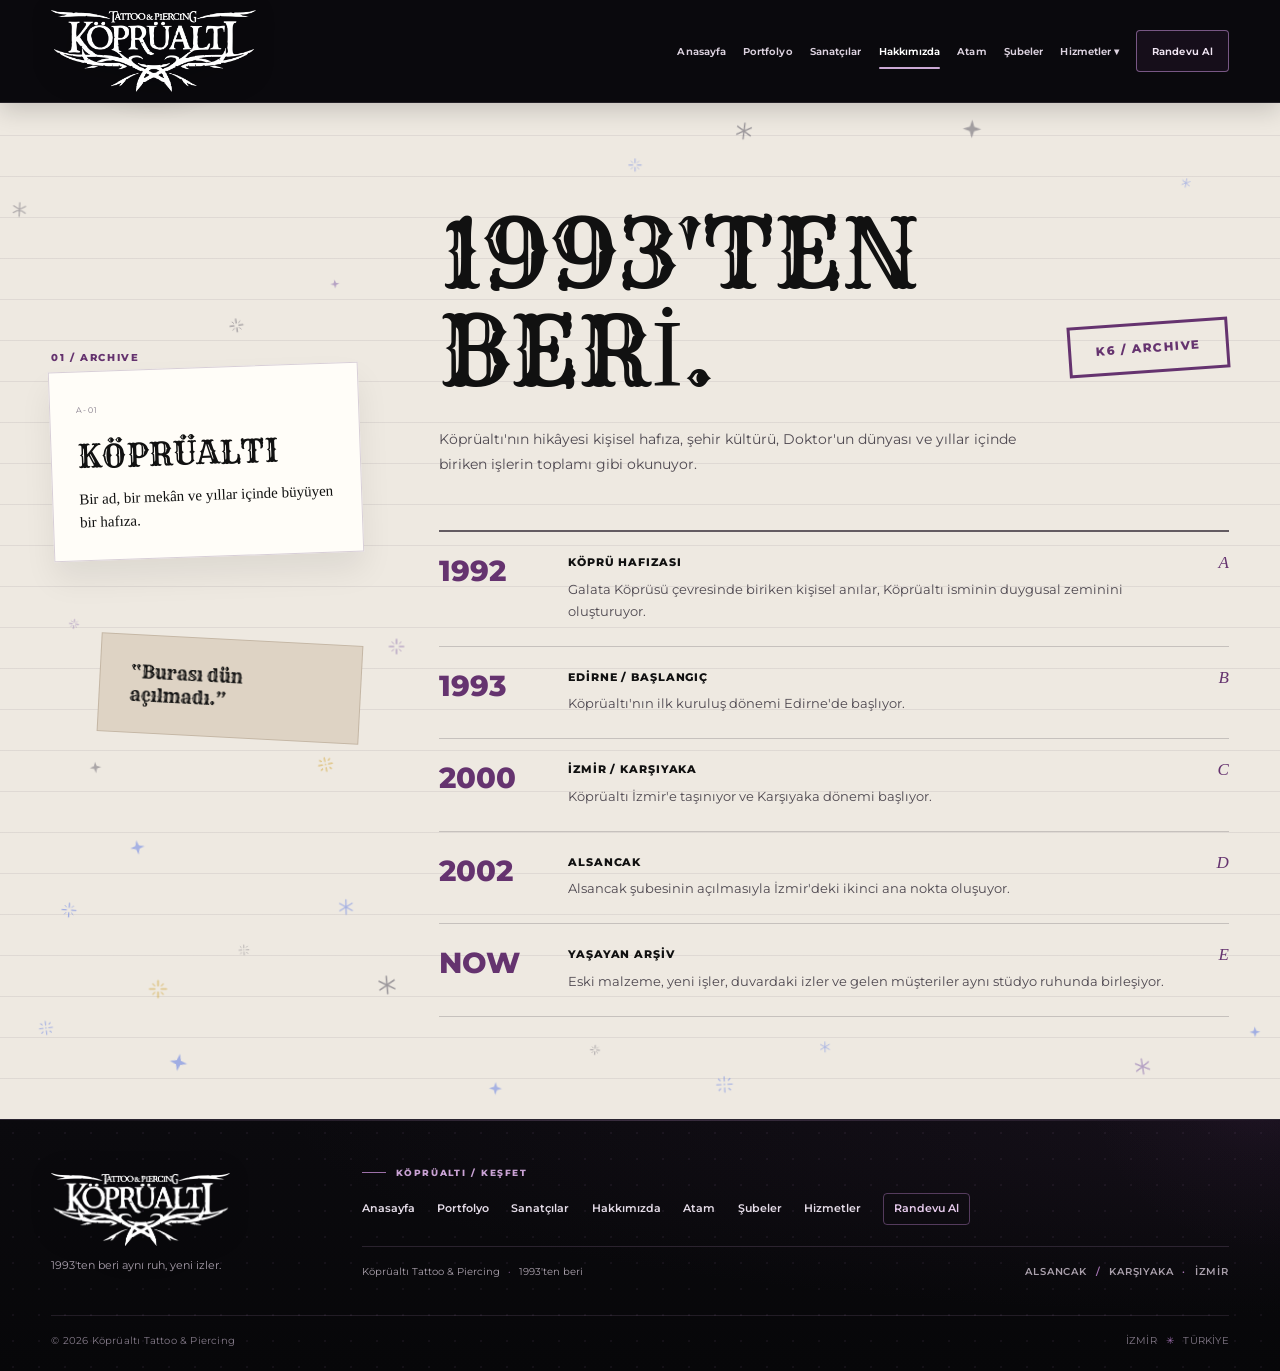
==== commit ce02bb21: "feat: Koprualti Tattoo v53 design update" ====
--- a/about.html
+++ b/about.html
@@ -1,33 +1,31 @@
-<!doctype html><html lang="tr"><head><meta charset="utf-8"><meta name="viewport" content="width=device-width,initial-scale=1"><meta name="theme-color" content="#09090b"><title>Hakkımızda — Köprüaltı Tattoo & Piercing</title><link rel="preconnect" href="https://fonts.googleapis.com"><link rel="preconnect" href="https://fonts.gstatic.com" crossorigin><link href="https://fonts.googleapis.com/css2?family=Montserrat:wght@400;500;600;700;800&family=Rye&display=swap" rel="stylesheet"><link rel="stylesheet" href="css/style.css"><link rel="stylesheet" href="css/polish-september.css"></head><body class="about-page"><div class="top"></div><header class="header"><div class="container head"><a class="brand" href="index.html" aria-label="KöprüAltı ana sayfa"><span class="brand-logo-crop"><img src="assets/koprualti-original-logo.png" alt="KöprüAltı Tattoo & Piercing"></span></a><button class="mobile" type="button" aria-expanded="false">MENÜ</button><nav class="nav"><a class="" href="index.html">Anasayfa</a><a class="" href="portfolio.html">Portfolyo</a><a class="" href="artists.html">Sanatçılar</a><a class="active" href="about.html">Hakkımızda</a><a class="" href="ataturk.html">Atam</a><a class="" href="studios.html">Şubeler</a><div class="dd"><button type="button">Hizmetler ▾</button><div class="ddmenu"><a href="services.html">Tüm Hizmetler</a><a href="services.html#tattoo">Tattoo</a><a href="services.html#piercing">Piercing</a><a href="services.html#coverup">Cover-Up</a></div></div><a class="cta-link " href="appointment.html">Randevu Al</a></nav></div></header><main><section class="archive"><div class="container archive-grid"><aside class="archive-side reveal"><div class="eyebrow">01 / ARCHIVE</div><div class="archive-card"><small>A-01</small><strong>KÖPRÜALTI</strong><p>Bir ad, bir mekân ve yıllar içinde büyüyen bir hafıza.</p></div><div class="archive-quote">“Burası dün açılmadı.”</div></aside><div class="reveal d1"><div class="archive-head"><div><h2 class="archive-title">1993’ten<br>beri.</h2><p class="archive-intro">Köprüaltı'nın hikâyesi kişisel hafıza, şehir kültürü, Doktor'un dünyası ve yıllar içinde biriken işlerin toplamı gibi okunuyor.</p></div><div class="archive-stamp">K6 / ARCHIVE</div></div><div class="timeline"><article class="timeline-row"><div class="year">1992</div><div><h3>Köprü hafızası</h3><p>Galata Köprüsü çevresinde biriken kişisel anılar, Köprüaltı isminin duygusal zeminini oluşturuyor.</p></div><em>A</em></article><article class="timeline-row"><div class="year">1993</div><div><h3>Edirne / Başlangıç</h3><p>Köprüaltı'nın ilk kuruluş dönemi Edirne'de başlıyor.</p></div><em>B</em></article><article class="timeline-row"><div class="year">2000</div><div><h3>İzmir / Karşıyaka</h3><p>Köprüaltı İzmir'e taşınıyor ve Karşıyaka dönemi başlıyor.</p></div><em>C</em></article><article class="timeline-row"><div class="year">2002</div><div><h3>Alsancak</h3><p>Alsancak şubesinin açılmasıyla İzmir'deki ikinci ana nokta oluşuyor.</p></div><em>D</em></article><article class="timeline-row"><div class="year">NOW</div><div><h3>Yaşayan arşiv</h3><p>Eski malzeme, yeni işler, duvardaki izler ve gelen müşteriler aynı stüdyo ruhunda birleşiyor.</p></div><em>E</em></article></div></div></div></section></main><footer class="footer footer-v2" aria-label="Site alt bilgisi">
-  <div class="container footer-v2-grid">
-    <section class="footer-brand-panel">
-      <img class="footer-logo" src="assets/koprualti-original-logo.png" alt="Köprüaltı Tattoo & Piercing">
-      <span class="eyebrow" style="color:#dbc2e2">1993'TEN BERİ / İZMİR</span>
-      <h2>İki şube.<br>Tek ruh.</h2>
-      <p>Duvarlarda izler, masada hikâyeler. Köprüaltı'nın kendine özgü stüdyo kültürü Alsancak ve Karşıyaka'da.</p>
-      <a href="artists.html">Ekiple tanış ↗</a>
-    </section>
-    <a class="footer-location" href="https://www.google.com/maps/search/?api=1&query=K%C3%B6pr%C3%BCalt%C4%B1%20Tattoo%20%26%20Piercing%2C%20%C4%B0rfan%20Boyuer%20Sk.%20Kervan%20Pasaj%C4%B1%20No.5%2F22%2C%2035220%20Konak%2F%C4%B0zmir" target="_blank" rel="noopener noreferrer" aria-label="Alsancak şubesini Google Haritalar'da aç">
-      <span class="footer-location-kicker"><span>01 / İZMİR</span><span>ALS</span></span>
-      <h3>Alsancak.</h3>
-      <p>İrfan Boyuer Sk., Kervan Pasajı No.5/22<br>35220 Konak / İzmir</p>
-      <span class="footer-location-action">Yol tarifi ↗</span>
-    </a>
-    <a class="footer-location" href="https://www.google.com/maps/search/?api=1&query=K%C3%B6pr%C3%BCalt%C4%B1%20Tattoo%2C%20Tuna%2C%201715%20Sok%2070%2FC%2C%2035600%20Kar%C5%9F%C4%B1yaka%2F%C4%B0zmir" target="_blank" rel="noopener noreferrer" aria-label="Karşıyaka şubesini Google Haritalar'da aç">
-      <span class="footer-location-kicker"><span>02 / İZMİR</span><span>KSK</span></span>
-      <h3>Karşıyaka.</h3>
-      <p>Tuna Mah., 1715 Sok. 70/C<br>35600 Karşıyaka / İzmir</p>
-      <span class="footer-location-action">Yol tarifi ↗</span>
-    </a>
+<!doctype html><html lang="tr"><head><meta charset="utf-8"><meta name="viewport" content="width=device-width,initial-scale=1"><meta name="theme-color" content="#09090b"><title>Hakkımızda — Köprüaltı Tattoo & Piercing</title><link rel="preconnect" href="https://fonts.googleapis.com"><link rel="preconnect" href="https://fonts.gstatic.com" crossorigin><link href="https://fonts.googleapis.com/css2?family=Montserrat:wght@400;500;600;700;800&family=Rye&display=swap" rel="stylesheet"><link rel="stylesheet" href="css/style.css"><link rel="stylesheet" href="css/polish-september.css"><link rel="stylesheet" href="css/design-v33.css"><link rel="stylesheet" href="css/footer-v37.css"><link rel="stylesheet" href="css/header-v38.css"><link rel="stylesheet" href="css/ambient-v40.css"><link rel="stylesheet" href="css/tipografi-v44.css"><link rel="stylesheet" href="css/fix-v45.css">
+<link rel="stylesheet" href="css/doodles-v50.css"><link rel="stylesheet" href="css/basliklar-rye-v53.css"></head><body class="about-page"><div class="top"></div><header class="header header-v38"><div class="container head"><a class="brand" href="index.html" aria-label="KöprüAltı ana sayfa"><span class="brand-logo-crop"><img src="assets/koprualti-original-logo.png" alt="KöprüAltı Tattoo & Piercing"></span></a><button class="mobile" type="button" aria-expanded="false" aria-controls="site-main-nav">MENÜ</button><nav class="nav" id="site-main-nav" aria-label="Ana menü"><a class="" href="index.html">Anasayfa</a><a class="" href="portfolio.html">Portfolyo</a><a class="" href="artists.html">Sanatçılar</a><a class="active" href="about.html">Hakkımızda</a><a class="" href="ataturk.html">Atam</a><a class="" href="studios.html">Şubeler</a><div class="dd"><button type="button" aria-expanded="false" aria-haspopup="true">Hizmetler ▾</button><div class="ddmenu"><a href="services.html">Tüm Hizmetler</a><a href="services.html#tattoo">Tattoo</a><a href="services.html#piercing">Piercing</a><a href="services.html#coverup">Cover-Up</a></div></div><a class="cta-link " href="appointment.html">Randevu Al</a></nav></div></header><main><section class="archive"><div class="container archive-grid"><aside class="archive-side reveal"><div class="eyebrow">01 / ARCHIVE</div><div class="archive-card"><small>A-01</small><strong>KÖPRÜALTI</strong><p>Bir ad, bir mekân ve yıllar içinde büyüyen bir hafıza.</p></div><div class="archive-quote">“Burası dün açılmadı.”</div></aside><div class="reveal d1"><div class="archive-head"><div><h2 class="archive-title">1993'TEN<br>BERİ.</h2><p class="archive-intro">Köprüaltı'nın hikâyesi kişisel hafıza, şehir kültürü, Doktor'un dünyası ve yıllar içinde biriken işlerin toplamı gibi okunuyor.</p></div><div class="archive-stamp">K6 / ARCHIVE</div></div><div class="timeline"><article class="timeline-row"><div class="year">1992</div><div><h3>Köprü hafızası</h3><p>Galata Köprüsü çevresinde biriken kişisel anılar, Köprüaltı isminin duygusal zeminini oluşturuyor.</p></div><em>A</em></article><article class="timeline-row"><div class="year">1993</div><div><h3>Edirne / Başlangıç</h3><p>Köprüaltı'nın ilk kuruluş dönemi Edirne'de başlıyor.</p></div><em>B</em></article><article class="timeline-row"><div class="year">2000</div><div><h3>İzmir / Karşıyaka</h3><p>Köprüaltı İzmir'e taşınıyor ve Karşıyaka dönemi başlıyor.</p></div><em>C</em></article><article class="timeline-row"><div class="year">2002</div><div><h3>Alsancak</h3><p>Alsancak şubesinin açılmasıyla İzmir'deki ikinci ana nokta oluşuyor.</p></div><em>D</em></article><article class="timeline-row"><div class="year">NOW</div><div><h3>Yaşayan arşiv</h3><p>Eski malzeme, yeni işler, duvardaki izler ve gelen müşteriler aynı stüdyo ruhunda birleşiyor.</p></div><em>E</em></article></div></div></div></section></main><footer class="footer footer-classic footer-v37" aria-label="Site alt bilgisi">
+  <div class="container footer-v37-top">
+    <div class="footer-v37-identity">
+      <img src="assets/koprualti-original-logo.png" alt="Köprüaltı Tattoo &amp; Piercing" class="footer-v37-logo" loading="lazy">
+      <p>1993'ten beri aynı ruh, yeni izler.</p>
+    </div>
+    <div class="footer-v37-panel">
+      <div class="footer-v37-kicker"><span class="footer-v37-dash"></span> KÖPRÜALTI / KEŞFET</div>
+      <nav class="footer-v37-nav" aria-label="Footer menüsü">
+          <a href="index.html">Anasayfa</a>
+          <a href="portfolio.html">Portfolyo</a>
+          <a href="artists.html">Sanatçılar</a>
+          <a href="about.html">Hakkımızda</a>
+          <a href="ataturk.html">Atam</a>
+          <a href="studios.html">Şubeler</a>
+          <a href="services.html">Hizmetler</a>
+          <a href="appointment.html" class="footer-v37-appointment">Randevu Al</a>
+      </nav>
+      <div class="footer-v37-details">
+        <span>Köprüaltı Tattoo &amp; Piercing <em>·</em> 1993'ten beri</span>
+        <span>ALSANCAK <em>/</em> KARŞIYAKA <em>·</em> İZMİR</span>
+      </div>
+    </div>
   </div>
-  <div class="container footer-v2-lower">
-    <nav class="footer-v2-links" aria-label="Alt menü">
-      <a href="index.html">Anasayfa</a><a href="portfolio.html">Portfolyo</a>
-      <a href="artists.html">Sanatçılar</a><a href="about.html">Hakkımızda</a>
-      <a href="ataturk.html">Atam</a><a href="studios.html">Şubeler</a>
-      <a href="services.html">Hizmetler</a><a href="appointment.html">Randevu Al</a>
-    </nav>
-    <p class="footer-v2-note">Köprüaltı Tattoo & Piercing · 1993'ten beri</p>
+  <div class="container footer-v37-bottom">
+    <span>© 2026 Köprüaltı Tattoo &amp; Piercing</span>
+    <span>İZMİR <i aria-hidden="true">✳</i> TÜRKİYE</span>
   </div>
-  <div class="container bottom"><span>© 2026 Köprüaltı Tattoo & Piercing</span><span>İzmir · Türkiye</span></div>
-</footer><script src="js/app.js"></script></body></html>+</footer><script src="js/app.js"></script>
+<script defer src="js/doodles-v50.js"></script></body></html>
--- a/css/polish-september.css
+++ b/css/polish-september.css
@@ -1,316 +1,78 @@
-
-/*
-  Köprüaltı — September 2026 design polish
-  Shared fixes are isolated from the archived prototype stylesheet.
-  Primary dark brand purple: #65336f. Light purple is reserved for readable text
-  on ink-dark backgrounds rather than introducing another hue.
-*/
+/* Köprüaltı · v32 tipografi/renk katmanı, v33 ile birlikte kullanılır | 23 Eylül 2026
+   Bu dosya önceki tasarıma ek bir katmandır; main/style.css korunur.
+   Site genelinde koyu Köprüaltı moru kullanılır. Koyu yüzeylerde okunurluk
+   için yalnızca aynı rengin daha açık metin tonu kullanılır. */
 :root {
-  --purple: #65336f;
-  --purple-2: #65336f;
-  --purple-deep: #321a38;
-  --purple-light: #b48bc0;
-  --ink: #0b0a0d;
-  --paper: #f5f0e9;
+  --purple:#65336f;
+  --purple-2:#65336f;
+  --purple-deep:#321a38;
+  --purple-soft:#b48bc0;
+  --paper:#f5f0e9;
 }
-/* The stray 4px line used to sit above every page header. */
-.top { display: none !important; }
-.eyebrow, .kick, .crumb { line-height: 1.55; letter-spacing: .15em; }
-.hero .kick, .pagehero .crumb, .pagehero .eyebrow,
-.doctor-info .eyebrow, .artist-copy .eyebrow,
-.services-page .eyebrow, .ataturk-page .eyebrow {
-  color: var(--purple-light);
+.top { display:none!important; }
+.eyebrow,.kick,.crumb {line-height:1.6;letter-spacing:.15em;}
+.hero .kick,.pagehero .crumb,.pagehero .eyebrow,.doctor-info .eyebrow,
+.artist-copy .eyebrow,.services-page .eyebrow,.ataturk-page .eyebrow {color:var(--purple-soft);}
+.manifest .eyebrow,.archive .eyebrow,.studios-page .eyebrow,.portfolio-section .eyebrow {color:var(--purple);}
+/* Çakışma: 0.8 line-height + dar harf aralığı Türkçe büyük harflerde taşma yapıyordu. */
+.hero h1,.manifest h2,.work-head h2,.archive-title,.appointment-copy h1,
+.tribute h2,.identity h1,.pagehero h1,.artist-works-head h2,.section-head h2 {
+  text-wrap:balance;letter-spacing:-.052em;
 }
-.manifest .eyebrow, .archive .eyebrow, .studios-page .eyebrow,
-.portfolio-section .eyebrow { color: var(--purple); }
-
-/* Editorial headings need actual line boxes: original 0.80–0.88 line-height
-   made Turkish dotted capitals collide with adjacent lines. */
-.hero h1, .manifest h2, .work-head h2, .archive-title,
-.appointment-copy h1, .tribute h2, .identity h1,
-.pagehero h1, .artist-works-head h2, .section-head h2 {
-  text-wrap: balance;
-  overflow-wrap: normal;
-  letter-spacing: -.052em;
+.hero h1 {max-width:1120px;font-size:clamp(58px,7.9vw,133px);line-height:1.04;margin:20px 0 26px;}
+.hero h1 span {margin-top:.08em;color:var(--purple-soft);}
+.hero-in {padding-top:clamp(88px,9vw,126px);padding-bottom:130px;}
+.manifest-grid {align-items:center;gap:clamp(36px,6vw,88px);}
+.manifest h2 {font-size:clamp(58px,7.1vw,114px);line-height:1.08;letter-spacing:-.045em;margin-top:18px;}
+.manifest h2 .outline-word {-webkit-text-stroke:1.4px var(--purple);text-stroke:1.4px var(--purple);}
+.manifest-copy {margin:0;}
+.archive-title {font-size:clamp(66px,8.8vw,135px);line-height:1.06;letter-spacing:-.055em;overflow-wrap:anywhere;}
+.archive-head {gap:36px;}
+.archive-intro {margin-top:26px;}
+.work-head h2 {font-size:clamp(54px,6.6vw,98px);line-height:1.04;}
+.tribute {background:var(--purple);}
+.tribute h2 {line-height:1.08;letter-spacing:-.04em;}
+.tribute-sign--arm {border-radius:4px;}
+.pagehero {padding:clamp(72px,8vw,108px) 0 clamp(68px,7vw,96px);}
+.pagehero .crumb {display:block;margin-bottom:22px;}
+.pagehero .eyebrow {display:block;margin-bottom:22px;}
+.pagehero h1 {margin:0 0 24px;font-size:clamp(49px,6vw,88px);line-height:1.08;letter-spacing:-.05em;}
+.pagehero p {font-size:15px;line-height:1.9;}
+.studios-map-page {padding-top:14px;}
+.archive {background:#eee9e1;}
+.archive-stamp {border-color:var(--purple);color:var(--purple);}
+/* Tek renk ailesi */
+.btn.purple,.filterbar .active,.steps i.active {background:var(--purple);}
+.nav>a:after,.dd>button:after {background:var(--purple);}
+.artist-card a {color:var(--purple-soft);}
+.artist-sheet .eyebrow,.artist-mono,.artist-mini-letter,.artist-sheet-inner .eyebrow,
+.artist-planner .eyebrow {color:var(--purple);}
+.service-trigger .arrow {color:var(--purple-soft);}
+/* Hizmet görselleri */
+.service-detail {align-items:start;}
+.service-row.open .service-detail {max-height:1100px;}
+.service-visual {position:relative;display:block;height:340px;min-height:260px;margin:0;overflow:hidden;border:1px solid #35303a;background:#18131b;}
+.service-visual img {width:100%;height:100%;object-fit:cover;filter:grayscale(1) contrast(1.09);transition:transform .4s ease,filter .4s ease;}
+.service-row:hover .service-visual img {filter:grayscale(.45) contrast(1.06);transform:scale(1.025);}
+.service-visual figcaption {position:absolute;bottom:0;left:0;right:0;padding:26px 14px 12px;color:#fff;font-size:10px;font-weight:700;letter-spacing:.08em;background:linear-gradient(transparent,rgba(0,0,0,.78));}
+.service-copy h3 {line-height:1.15;}
+@media(max-width:1120px){
+ .manifest-grid{gap:38px}.manifest h2{font-size:clamp(54px,8.4vw,90px)}
+ .hero h1{font-size:clamp(58px,8vw,96px)}
 }
-.hero h1 {
-  max-width: 1120px;
-  font-size: clamp(58px, 7.9vw, 133px);
-  line-height: 1.04;
-  margin: 20px 0 26px;
+@media(max-width:760px){
+ .hero h1{font-size:clamp(45px,11.2vw,72px);line-height:1.07;letter-spacing:-.055em}
+ .hero-in{padding-top:78px;padding-bottom:108px}
+ .manifest h2{font-size:clamp(45px,10.5vw,76px);line-height:1.1}
+ .manifest-copy{font-size:19px}
+ .work-head h2{font-size:clamp(45px,10vw,72px)}
+ .archive-title{font-size:clamp(60px,11vw,92px);line-height:1.1}
+ .pagehero .crumb,.pagehero .eyebrow{margin-bottom:16px}
+ .pagehero h1{font-size:clamp(43px,9.5vw,72px);line-height:1.13}
+ .service-row.open .service-detail{max-height:1600px}
+ .service-visual{height:300px}
 }
-.hero h1 span {
-  margin-top: .08em;
-  color: var(--purple-light);
+@media(max-width:420px){
+ .hero h1{font-size:clamp(40px,10.8vw,54px)}.manifest h2{font-size:clamp(39px,9.6vw,53px)}
+ .archive-title{font-size:54px}
 }
-.hero-in { padding-top: clamp(88px, 9vw, 126px); padding-bottom: 130px; }
-.manifest-grid { align-items: center; gap: clamp(36px, 6vw, 88px); }
-.manifest h2 {
-  font-size: clamp(58px, 7.1vw, 114px);
-  line-height: 1.08;
-  letter-spacing: -.045em;
-  margin-top: 18px;
-}
-.manifest h2 .outline-word {
-  -webkit-text-stroke: 1.4px var(--purple);
-  text-stroke: 1.4px var(--purple);
-}
-.manifest-copy { margin: 0; }
-.archive-title {
-  font-size: clamp(66px, 8.8vw, 135px);
-  line-height: 1.06;
-  letter-spacing: -.055em;
-  overflow-wrap: anywhere;
-}
-.archive-head { gap: 36px; }
-.archive-intro { margin-top: 26px; }
-.work-head h2 { font-size: clamp(54px, 6.6vw, 98px); line-height: 1.04; }
-.tribute { background: var(--purple); }
-.tribute h2 { line-height: 1.08; letter-spacing: -.04em; }
-.tribute-sign--arm { border-radius: 4px; }
-
-/* Give page labels and titles dedicated vertical space; no overlayed crumbs. */
-.pagehero { padding: clamp(72px, 8vw, 108px) 0 clamp(68px, 7vw, 96px); }
-.pagehero .crumb { display: block; margin-bottom: 22px; }
-.pagehero .eyebrow { display: block; margin-bottom: 22px; }
-.pagehero h1 {
-  margin: 0 0 24px;
-  font-size: clamp(49px, 6vw, 88px);
-  line-height: 1.08;
-  letter-spacing: -.05em;
-}
-.pagehero p { font-size: 15px; line-height: 1.9; }
-.studios-map-page { padding-top: 14px; }
-.archive { background: #eee9e1; }
-.archive-stamp { border-color: var(--purple); color: var(--purple); }
-
-/* A single dark-purple family for buttons, labels, links and pale layouts. */
-.btn.purple, .filterbar .active, .steps i.active { background: var(--purple); }
-.nav > a:after, .dd > button:after { background: var(--purple); }
-.artist-card a { color: var(--purple-light); }
-.artist-sheet .eyebrow, .artist-mono, .artist-mini-letter,
-.artist-sheet-inner .eyebrow, .artist-planner .eyebrow { color: var(--purple); }
-.service-trigger .arrow { color: var(--purple-light); }
-
-/* Service explanations: real image panels rather than empty gradients. */
-.service-detail { align-items: start; }
-.service-row.open .service-detail { max-height: 1100px; }
-.service-visual {
-  position: relative;
-  display: block;
-  min-height: 260px;
-  height: 340px;
-  margin: 0;
-  border: 1px solid #35303a;
-  background: #18131b;
-  overflow: hidden;
-}
-.service-visual img {
-  width: 100%;
-  height: 100%;
-  object-fit: cover;
-  object-position: center;
-  filter: grayscale(1) contrast(1.09);
-  transition: transform .4s ease, filter .4s ease;
-}
-.service-row:hover .service-visual img {
-  filter: grayscale(.45) contrast(1.06);
-  transform: scale(1.025);
-}
-.service-visual figcaption {
-  position: absolute;
-  bottom: 0;
-  left: 0;
-  right: 0;
-  padding: 26px 14px 12px;
-  color: #fff;
-  font-size: 10px;
-  font-weight: 700;
-  letter-spacing: .08em;
-  background: linear-gradient(transparent, rgba(0,0,0,.78));
-}
-.service-copy h3 { line-height: 1.15; }
-
-/* Appointment: a composed split panel, not a full-height purple rectangle. */
-.appointment-page-v2 {
-  min-height: calc(100vh - 100px);
-  padding: clamp(58px, 6.5vw, 98px) 0 clamp(78px, 8vw, 120px);
-  background: linear-gradient(180deg, #f5f0e9 0%, #eee7df 49%, #131015 49%, #131015 100%);
-}
-.appointment-accent { display: none; }
-.appointment-shell {
-  background: #44254d;
-  border: 1px solid #5b3362;
-  border-radius: 25px;
-  padding: clamp(28px, 4.5vw, 62px);
-  box-shadow: 0 24px 68px rgba(12,5,14,.20);
-}
-.appointment-shell:before, .appointment-shell:after { display: none; }
-.appointment-page-v2 .appointment-wrap {
-  width: 100%;
-  grid-template-columns: minmax(0, .83fr) minmax(0, 1.17fr);
-  gap: clamp(28px, 4vw, 60px);
-  align-items: center;
-}
-.appointment-page-v2 .appointment-copy h1 {
-  margin: 16px 0 26px;
-  font-size: clamp(58px, 5.25vw, 96px);
-  line-height: 1.06;
-  letter-spacing: -.045em;
-}
-.appointment-page-v2 .appointment-copy h1 br { display: none; }
-.appointment-page-v2 .appointment-copy .white-line,
-.appointment-page-v2 .appointment-copy .violet-line { display: block; margin: 0 0 .05em; }
-.appointment-page-v2 .appointment-copy .violet-line { color: #c29bce; }
-.appointment-page-v2 .appointment-copy p { max-width: 450px; font-size: 14px; }
-.appointment-page-v2 .form {
-  border: none;
-  border-radius: 16px;
-  background: #fffdf9;
-  padding: clamp(25px, 3vw, 42px);
-  box-shadow: 0 24px 68px rgba(19,8,22,.18);
-}
-.form h3 { line-height: 1.28; }
-.choice, .field input, .field select, .field textarea { border-radius: 8px; }
-.choice.active, .choice:hover { background: #f3ecf5; border-color: var(--purple); }
-.appointment-page-v2 .steps i.active { background: #c29bce; }
-
-/* Kantin-inspired footer composition, reinterpreted in Köprüaltı colours. */
-.footer-v2 {
-  background-color: #23162a;
-  background-image: radial-gradient(rgba(255,255,255,.045) 1px, transparent 1px);
-  background-size: 20px 20px;
-  border-top: 0;
-  padding: 72px 0 32px;
-  color: #fff;
-}
-.footer-v2-grid {
-  display: grid;
-  grid-template-columns: minmax(0,1.14fr) repeat(2,minmax(0, .9fr));
-  gap: 18px;
-  align-items: stretch;
-}
-.footer-brand-panel {
-  display: flex;
-  flex-direction: column;
-  background: #42224b;
-  padding: 34px;
-  border: 1px solid rgba(255,255,255,.11);
-  border-radius: 22px;
-}
-.footer-brand-panel .footer-logo {
-  width: min(220px, 88%);
-  height: auto;
-  object-fit: contain;
-  margin-bottom: 30px;
-}
-.footer-brand-panel h2 {
-  margin: 0 0 18px;
-  font-size: clamp(36px, 3.2vw, 56px);
-  line-height: 1.09;
-  letter-spacing: -.05em;
-}
-.footer-brand-panel p { font-size: 13px; color: #eadbed; line-height: 1.7; }
-.footer-v2 .footer-brand-panel a {
-  align-self: flex-start;
-  margin-top: auto;
-  color: #241428;
-  background: #fff;
-  border-radius: 100px;
-  padding: 13px 19px;
-  font-size: 12px;
-  font-weight: 800;
-}
-.footer-location {
-  display: flex !important;
-  flex-direction: column;
-  gap: 12px;
-  min-height: 350px;
-  padding: 30px !important;
-  margin: 0 !important;
-  background: #fffdf9;
-  color: #151019 !important;
-  border-radius: 22px;
-  transition: transform .22s ease, box-shadow .22s ease;
-}
-.footer-location:hover { transform: translateY(-5px); box-shadow: 0 20px 40px rgba(0,0,0,.19); }
-.footer-location-kicker {
-  display: flex;
-  align-items: center;
-  justify-content: space-between;
-  color: var(--purple);
-  font-size: 11px;
-  font-weight: 800;
-  letter-spacing: .11em;
-}
-.footer-location h3 {
-  margin: 2px 0 0;
-  font-size: clamp(27px, 2.7vw, 40px);
-  line-height: 1.12;
-  letter-spacing: -.06em;
-}
-.footer-location p { font-size: 13px; color: #625968; line-height: 1.7; margin: 0; }
-.footer-location-action {
-  margin-top: auto;
-  align-self: flex-start;
-  display: inline-flex;
-  gap: 8px;
-  align-items: center;
-  border-radius: 99px;
-  color: #fff;
-  background: var(--purple);
-  padding: 13px 18px;
-  font-size: 12px;
-  font-weight: 800;
-}
-.footer-v2-lower {
-  display: flex;
-  justify-content: space-between;
-  gap: 28px;
-  align-items: center;
-  margin-top: 34px;
-  padding: 20px 0;
-  border-top: 1px solid rgba(255,255,255,.15);
-}
-.footer-v2-links { display:flex; flex-wrap:wrap; gap:10px 22px; }
-.footer-v2-links a { display:inline-block; margin:0; color:#e0d4e3; font-size:12px; }
-.footer-v2-note { margin:0; color:#bfb0c5; font-size:11px; text-align:right; }
-.footer-v2 .bottom { margin-top: 4px; padding-top: 18px; border-top:1px solid rgba(255,255,255,.08); color:#a794b0; }
-
-/* Breakpoint checks: Turkish accents and big words stay clear and uncut. */
-@media (max-width: 1120px) {
-  .manifest-grid { gap: 38px; }
-  .manifest h2 { font-size: clamp(54px, 8.4vw, 90px); }
-  .hero h1 { font-size: clamp(58px, 8vw, 96px); }
-  .footer-v2-grid { grid-template-columns: 1fr 1fr; }
-  .footer-brand-panel { grid-column: 1/-1; min-height: 300px; }
-  .appointment-page-v2 .appointment-wrap { grid-template-columns: 1fr; }
-  .appointment-page-v2 .appointment-copy h1 { font-size: clamp(58px, 8vw, 100px); }
-}
-@media (max-width: 760px) {
-  .hero h1 { font-size: clamp(45px, 11.2vw, 72px); line-height: 1.07; letter-spacing: -.055em; }
-  .hero-in { padding-top: 78px; padding-bottom: 108px; }
-  .manifest h2 { font-size: clamp(45px, 10.5vw, 76px); line-height: 1.1; }
-  .manifest-copy { font-size: 19px; }
-  .work-head h2 { font-size: clamp(45px, 10vw, 72px); }
-  .archive-title { font-size: clamp(60px, 11vw, 92px); line-height: 1.1; }
-  .pagehero .crumb { margin-bottom: 16px; }
-  .pagehero .eyebrow { margin-bottom: 16px; }
-  .pagehero h1 { font-size: clamp(43px, 9.5vw, 72px); line-height: 1.13; }
-  .service-row.open .service-detail { max-height: 1600px; }
-  .service-visual { height: 300px; }
-  .appointment-page-v2 { background: #18121b; padding: 38px 0 80px; }
-  .appointment-shell { border-radius: 18px; padding: 28px 20px; }
-  .appointment-page-v2 .appointment-copy h1 { font-size: clamp(52px, 10.2vw, 78px); }
-  .footer-v2-grid { grid-template-columns: 1fr; }
-  .footer-brand-panel { grid-column: auto; min-height: 300px; }
-  .footer-location { min-height: 300px; }
-  .footer-v2-lower { flex-direction: column; align-items: flex-start; }
-  .footer-v2-note { text-align: left; }
-}
-@media (max-width: 420px) {
-  .hero h1 { font-size: clamp(40px, 10.8vw, 54px); }
-  .manifest h2 { font-size: clamp(39px, 9.6vw, 53px); }
-  .archive-title { font-size: 54px; }
-  .appointment-page-v2 .appointment-copy h1 { font-size: 49px; }
-}
--- a/css/design-v33.css
+++ b/css/design-v33.css
@@ -0,0 +1,200 @@
+/* Köprüaltı / v33 — Randevu sayfası + klasik siyah footer.
+   Diğer sayfaların v32 tipografi, renk ve görsel güncellemeleri korunur. */
+
+/* V36: Kullanıcının sevdiği ritmi koruyup siyah footer'ın içine yedirilmiş yeni sürüm.
+   Mor yüzey kaldırılmadı; yalnızca siyah tabana gömülü, daha rafine bir dokuya çevrildi. */
+.footer-classic {
+  position:relative;
+  overflow:hidden;
+  background-color:#09090b;
+  background-image:
+    radial-gradient(circle, rgba(170,128,183,.11) .75px, transparent 1px),
+    linear-gradient(180deg, rgba(89,51,105,.18) 0%, rgba(89,51,105,.05) 24%, rgba(9,9,11,0) 55%),
+    linear-gradient(180deg, #0b0a0e 0%, #070709 100%);
+  background-size:22px 22px, auto, auto;
+  border-top:1px solid #2a2430;
+  padding:34px 0 24px;
+}
+.footer-classic:before {
+  content:"";
+  position:absolute;
+  inset:0 0 auto 0;
+  height:1px;
+  background:linear-gradient(90deg, transparent 0%, rgba(200,156,213,.16) 18%, rgba(200,156,213,.34) 50%, rgba(200,156,213,.16) 82%, transparent 100%);
+}
+.footer-classic:after {
+  content:"";
+  position:absolute;
+  width:420px;
+  height:420px;
+  right:-170px;
+  top:-250px;
+  border-radius:50%;
+  background:radial-gradient(circle, rgba(101,51,111,.18) 0%, rgba(101,51,111,.08) 33%, rgba(101,51,111,0) 72%);
+  pointer-events:none;
+}
+.footer-classic .footer-grid {
+  position:relative;
+  z-index:1;
+  display:grid;
+  grid-template-columns:minmax(0,1.3fr) minmax(210px,.95fr) minmax(180px,.75fr);
+  gap:clamp(28px,4vw,72px);
+  align-items:start;
+}
+.footer-classic .footer-main {
+  padding-top:6px;
+}
+.footer-classic .footer-main .footer-logo {
+  width:min(212px,100%);
+  height:auto;
+  object-fit:contain;
+  margin-bottom:18px;
+  filter:drop-shadow(0 8px 18px rgba(0,0,0,.28));
+}
+.footer-classic .footer-main p {
+  font-size:12px;
+  max-width:390px;
+  line-height:1.85;
+  color:#b2a8b6;
+  margin:0;
+}
+.footer-classic .footer-col h4 {
+  font-size:10px;
+  letter-spacing:.18em;
+  color:#cbacd5;
+  margin:4px 0 18px;
+}
+.footer-classic .footer-col a {
+  font-size:12px;
+  display:block;
+  color:#b3acb6;
+  margin:0 0 12px;
+  transition:color .2s ease, opacity .2s ease;
+}
+.footer-classic .footer-col:first-of-type a {
+  display:inline-flex;
+  margin:0 16px 10px 0;
+}
+.footer-classic .footer-col a:hover {color:#fff;opacity:1;}
+.footer-classic .footer-col p {
+  font-size:12px;
+  line-height:1.9;
+  color:#b3acb6;
+  margin:0;
+}
+.footer-classic .footer-col:last-of-type {
+  justify-self:end;
+  text-align:right;
+}
+.footer-classic .bottom {
+  position:relative;
+  z-index:1;
+  margin-top:28px;
+  padding-top:18px;
+  border-top:1px solid #241f29;
+  display:flex;
+  justify-content:space-between;
+  gap:16px;
+  font-size:10px;
+  letter-spacing:.04em;
+  color:#8b808f;
+}
+
+/* Randevu sayfası: Kantin'in tam genişlikli, ferah kompozisyonundan esinlenen
+   ama Köprüaltı'na ait mürekkep-siyahı ve koyu mor düzen. Çevreleyen mor kutu yok. */
+.appointment-page-v33 {padding:0;min-height:auto;background:#221428;color:#f9f3f9;}
+.booking-stage {
+  position:relative;
+  isolation:isolate;
+  overflow:hidden;
+  background-color:#281830;
+  background-image:
+    radial-gradient(circle,rgba(222,190,228,.085) .7px,transparent 1px),
+    radial-gradient(ellipse at 100% 0%,rgba(113,62,126,.28),transparent 45%),
+    linear-gradient(135deg,#231426 0%,#351e3b 58%,#27172b 100%);
+  background-size:23px 23px,auto,auto;
+}
+.booking-stage:before {content:"";position:absolute;width:500px;height:500px;border:1px solid rgba(196,160,207,.15);border-radius:50%;right:-220px;top:-270px;z-index:-1;pointer-events:none;}
+.booking-stage:after {content:"";position:absolute;width:350px;height:350px;border:1px solid rgba(196,160,207,.075);border-radius:50%;right:-115px;top:-180px;z-index:-1;pointer-events:none;}
+.booking-layout {display:grid;grid-template-columns:minmax(0,.88fr) minmax(0,1.12fr);gap:clamp(55px,5.8vw,104px);align-items:center;padding-top:clamp(90px,8vw,136px);padding-bottom:clamp(96px,8vw,138px);}
+.booking-intro {min-width:0;}
+.booking-kicker {display:flex;gap:13px;align-items:center;font-size:11px;letter-spacing:.17em;font-weight:800;color:#c8a4d1;}
+.booking-line {display:inline-block;flex:0 0 36px;height:2px;background:#b58cc0;}
+.booking-intro h1 {margin:30px 0 28px;font-size:clamp(61px,6.45vw,118px);line-height:.98;font-weight:800;letter-spacing:-.065em;}
+.booking-intro h1 span {display:block;white-space:nowrap;}
+.booking-intro h1 span:nth-child(2),.booking-intro h1 span:nth-child(3) {color:#c49bcf;}
+.booking-intro>p {max-width:510px;color:#e5dce6;font-size:15px;line-height:1.9;margin:0;}
+.booking-journey {display:grid;grid-template-columns:repeat(3,1fr);gap:12px;margin-top:46px;padding:0;border:0;}
+.booking-journey i {display:flex;gap:10px;align-items:center;font-style:normal;width:auto;height:auto;background:transparent;border-top:1px solid rgba(232,213,234,.23);padding:14px 0 0;color:#ad98b5;letter-spacing:.1em;font-size:10px;font-weight:800;transition:color .2s,border-color .2s;}
+.booking-journey i b {font-size:11px;}
+.booking-journey i.active {background:transparent!important;border-top:2px solid #d1afd9;color:#f8eef9;}
+.booking-signature {font-size:9px;letter-spacing:.14em;color:#8e7d96;font-weight:800;margin-top:66px;}
+.booking-signature span {margin:0 6px;}
+.booking-form-card {background:#fffcf8;color:#161019;border-radius:20px;padding:clamp(25px,3.4vw,54px);box-shadow:0 28px 76px rgba(10,6,12,.28);min-width:0;}
+.booking-form-header {display:flex;align-items:start;justify-content:space-between;gap:18px;}
+.booking-form-label {font-size:10px;letter-spacing:.16em;font-weight:800;color:#65336f;}
+.booking-form-header h2 {font-size:clamp(29px,2.65vw,40px);line-height:1.12;letter-spacing:-.045em;margin:12px 0 0;color:#161019;}
+.booking-count {font-size:13px;color:#97879e;white-space:nowrap;letter-spacing:.08em;padding-top:3px;}
+.booking-count b {font-size:26px;color:#65336f;}
+.booking-rule {height:1px;background:#e6dfe6;margin:28px 0 30px;}
+.appointment-page-v33 .form {background:transparent;box-shadow:none;border:0;padding:0;color:#171118;}
+.appointment-page-v33 .formpage h3 {font-size:22px;line-height:1.3;margin:0 0 8px;letter-spacing:-.025em;}
+.booking-field-hint {font-size:12px;line-height:1.7;color:#7b707b;margin:0 0 27px;}
+.appointment-page-v33 .choices {gap:12px;}
+.appointment-page-v33 .choice {border-radius:9px;padding:18px 17px;font-size:14px;border-color:#ddd4df;transition:border-color .2s,background-color .2s,box-shadow .2s;}
+.appointment-page-v33 .choice.active,.appointment-page-v33 .choice:hover {border-color:#65336f;background:#f5eef6;box-shadow:inset 0 0 0 1px #65336f;}
+.appointment-page-v33 .formactions {margin-top:30px;align-items:center;}
+.appointment-page-v33 .formactions .btn {border-radius:99px;min-height:48px;gap:10px;padding:0 25px;}
+.appointment-page-v33 .formactions .btn.purple {background:#65336f;color:#fff;}
+.appointment-page-v33 .field {margin-bottom:18px;}
+.appointment-page-v33 .field label {font-size:10px;color:#5d5160;letter-spacing:.11em;}
+.appointment-page-v33 .field input,.appointment-page-v33 .field select,.appointment-page-v33 .field textarea {border-radius:8px;padding:14px 16px;font-size:13px;border:1px solid #dad0dc;}
+.appointment-page-v33 .field textarea {min-height:126px;}
+.appointment-page-v33 .appointment-form-note {border-top:1px solid #e6dfe6;margin:28px 0 0;padding-top:17px;font-size:11px;color:#827986;line-height:1.7;}
+.appointment-page-v33 .appointment-service-note {background:#f8f1f8;color:#4b2854;border-left-color:#65336f;}
+.booking-bottom {display:flex;gap:22px;align-items:center;justify-content:space-between;border-top:1px solid rgba(231,213,236,.19);padding-top:22px;padding-bottom:25px;color:#ab9aac;font-size:10px;letter-spacing:.14em;font-weight:700;}
+.booking-bottom i {font-style:normal;color:#c49bcf;padding:0 8px;}
+@media(max-width:1080px){
+ .booking-layout{grid-template-columns:1fr;gap:52px;padding-top:76px;padding-bottom:72px;max-width:800px;}
+ .booking-intro h1{font-size:clamp(65px,11vw,118px);}
+ .booking-intro>p{max-width:650px;}
+ .booking-signature{margin-top:42px;}
+}
+@media(max-width:760px){
+ .footer-classic .footer-grid{grid-template-columns:1fr 1fr;gap:30px;}
+ .footer-classic .footer-main{grid-column:1/-1;}
+ .footer-classic .footer-col:last-of-type{justify-self:start;text-align:left;}
+ .footer-classic .bottom{flex-direction:column;gap:9px;}
+ .booking-layout{padding-top:60px;padding-bottom:66px;}
+ .booking-intro h1{font-size:clamp(55px,11.1vw,81px);letter-spacing:-.062em;margin:25px 0 25px;}
+ .booking-intro>p{font-size:13px;line-height:1.85;}
+ .booking-journey{margin-top:36px;}
+ .booking-form-card{border-radius:16px;padding:26px 22px;}
+ .booking-form-header h2{font-size:27px;}
+ .booking-bottom{flex-direction:column;align-items:start;}
+}
+@media(max-width:420px){
+ .booking-intro h1{font-size:clamp(45px,11vw,58px);}
+ .booking-journey{gap:5px;}.booking-journey i{gap:6px;font-size:9px;}
+ .booking-form-card{padding:24px 18px;}
+ .appointment-page-v33 .choices{gap:8px;}
+ .appointment-page-v33 .choice{padding:15px 11px;font-size:12px;}
+ .footer-classic{padding:28px 0 22px;}
+ .footer-classic .footer-grid{grid-template-columns:1fr;gap:24px;}
+ .footer-classic .footer-main{grid-column:auto;}
+ .footer-classic .footer-col:first-of-type a{display:block;margin:0 0 12px;}
+}
+@media(prefers-reduced-motion:reduce){.booking-stage *{animation-duration:.01ms!important;transition-duration:.01ms!important;}}
+
+/* V34: Arşiv başlığı özgün tasarımdaki büyük harfleri koruyor;
+   yalnızca 1993 ile TEN arasındaki nokta kesme işareti oldu. */
+.about-page .archive-title {
+  font-size:clamp(60px,8.3vw,126px);
+  line-height:1.04;
+  letter-spacing:-.055em;
+  overflow-wrap:normal;
+  white-space:nowrap;
+  text-transform:none;
+}
+@media(max-width:1100px){.about-page .archive-title{font-size:clamp(60px,9.5vw,108px)}}
+@media(max-width:520px){.about-page .archive-title{font-size:clamp(41px,10.2vw,60px);letter-spacing:-.06em}}
--- a/css/footer-v37.css
+++ b/css/footer-v37.css
@@ -0,0 +1,48 @@
+/* KÖPRÜALTI v37 — koyu noktalı footer korunur, menü yatay ve düzenli. */
+.footer-classic.footer-v37{padding:clamp(35px,3.7vw,60px) 0 22px;}
+.footer-v37 .footer-v37-top{position:relative;z-index:1;display:grid;grid-template-columns:minmax(172px,.29fr) minmax(0,1fr);gap:clamp(26px,4.6vw,85px);align-items:center;}
+.footer-v37 .footer-v37-identity{align-self:center;min-width:0;}
+.footer-v37 .footer-v37-logo{width:clamp(156px,14vw,220px);height:auto;object-fit:contain;display:block;margin:0 0 10px;filter:drop-shadow(0 7px 16px rgba(0,0,0,.32));}
+.footer-v37 .footer-v37-identity p{max-width:240px;margin:0;font-size:11px;line-height:1.7;color:#aaa0ad;}
+.footer-v37 .footer-v37-panel{min-width:0;padding:0;}
+.footer-v37 .footer-v37-kicker{display:flex;align-items:center;gap:10px;margin:0 0 19px;font-family:Montserrat,Arial,sans-serif;font-size:9px;letter-spacing:.18em;font-weight:800;color:#c9a2d4;}
+.footer-v37 .footer-v37-dash{display:inline-block;width:24px;height:1px;background:#9c70a8;flex:0 0 24px;}
+.footer-v37 .footer-v37-nav{display:flex;flex-wrap:wrap;column-gap:clamp(12px,1.75vw,28px);row-gap:10px;align-items:center;margin:0;padding:0 0 25px;border-bottom:1px solid rgba(161,128,169,.22);}
+.footer-v37 .footer-v37-nav a{position:relative;display:inline-flex;align-items:center;justify-content:flex-start;white-space:nowrap;width:auto;margin:0;padding:3px 0;font-family:Montserrat,Arial,sans-serif;font-size:clamp(10px,.85vw,13px);line-height:1.4;font-weight:600;color:#e5dce8;text-decoration:none;transition:color .2s ease, transform .2s ease;}
+.footer-v37 .footer-v37-nav a::after{content:"";position:absolute;left:0;right:100%;bottom:0;height:1px;background:#ba91c7;transition:right .2s ease;}
+.footer-v37 .footer-v37-nav a:hover,.footer-v37 .footer-v37-nav a:focus-visible{color:#d6b1e2;transform:translateY(-1px);}
+.footer-v37 .footer-v37-nav a:hover::after,.footer-v37 .footer-v37-nav a:focus-visible::after{right:0;}
+.footer-v37 .footer-v37-nav a:focus-visible{outline:2px solid #d3a2e2;outline-offset:4px;}
+.footer-v37 .footer-v37-nav .footer-v37-appointment{border:1px solid rgba(171,117,187,.45);border-radius:4px;padding:7px 10px;margin:-4px 0;color:#e7cbed;}
+.footer-v37 .footer-v37-nav .footer-v37-appointment:hover{background:rgba(101,51,111,.26);}
+.footer-v37 .footer-v37-nav .footer-v37-appointment::after{display:none;}
+.footer-v37 .footer-v37-details{display:flex;flex-wrap:wrap;justify-content:space-between;column-gap:20px;row-gap:7px;margin-top:17px;color:#aaa0ac;font-family:Montserrat,Arial,sans-serif;font-size:10px;line-height:1.65;}
+.footer-v37 .footer-v37-details span:last-child{white-space:nowrap;letter-spacing:.08em;font-weight:600;}
+.footer-v37 .footer-v37-details em{font-style:normal;color:#a876b6;margin:0 5px;}
+.footer-v37 .footer-v37-bottom{position:relative;z-index:1;display:flex;justify-content:space-between;gap:20px;align-items:center;margin-top:35px;padding-top:17px;border-top:1px solid rgba(161,128,169,.17);font-family:Montserrat,Arial,sans-serif;font-size:10px;line-height:1.55;letter-spacing:.02em;color:#847a89;}
+.footer-v37 .footer-v37-bottom i{font-style:normal;color:#9a6caa;margin:0 6px;}
+@media(max-width:1160px){
+ .footer-v37 .footer-v37-top{grid-template-columns:195px 1fr;gap:33px;align-items:start;}
+ .footer-v37 .footer-v37-nav{column-gap:19px;}
+}
+@media(max-width:800px){
+ .footer-v37 .footer-v37-top{grid-template-columns:1fr;gap:31px;}
+ .footer-v37 .footer-v37-identity{display:flex;align-items:center;gap:24px;}
+ .footer-v37 .footer-v37-identity p{max-width:220px;}
+ .footer-v37 .footer-v37-logo{margin:0;width:172px;}
+ .footer-v37 .footer-v37-nav{row-gap:12px;column-gap:23px;}
+}
+@media(max-width:540px){
+ .footer-classic.footer-v37{padding:35px 0 22px;}
+ .footer-v37 .footer-v37-top{gap:27px;}
+ .footer-v37 .footer-v37-identity{gap:16px;}
+ .footer-v37 .footer-v37-logo{width:145px;}
+ .footer-v37 .footer-v37-identity p{font-size:10px;}
+ .footer-v37 .footer-v37-nav{display:grid;grid-template-columns:repeat(2,minmax(0,1fr));gap:13px 18px;padding-bottom:22px;}
+ .footer-v37 .footer-v37-nav a{white-space:normal;font-size:12px;padding:4px 0;justify-self:start;}
+ .footer-v37 .footer-v37-nav .footer-v37-appointment{padding:7px 10px;}
+ .footer-v37 .footer-v37-details{flex-direction:column;align-items:flex-start;gap:8px;}
+ .footer-v37 .footer-v37-details span:last-child{white-space:normal;}
+ .footer-v37 .footer-v37-bottom{flex-direction:column;align-items:flex-start;gap:6px;margin-top:23px;}
+}
+@media(prefers-reduced-motion:reduce){.footer-v37 .footer-v37-nav a,.footer-v37 .footer-v37-nav a::after{transition:none;}}
--- a/css/header-v38.css
+++ b/css/header-v38.css
@@ -0,0 +1,229 @@
+/*
+ KÖPRÜALTI v38 · Header / Footer görsel kimlik bütünlüğü
+ Mevcut logo, Rye başlık fontu, diğer sayfalar ve v37 footer aynen korunur.
+ Header sade, tamamen düz mürekkep siyahı: nokta dokusu ve neon yalnızca footerda.
+*/
+.header.header-v38 {
+  position:sticky;
+  top:0;
+  z-index:1500;
+  isolation:isolate;
+  overflow:visible;
+  border-bottom:1px solid #242127;
+  background:#0a090d;
+  background-image:none;
+  box-shadow:0 9px 27px rgba(0,0,0,.24);
+  -webkit-backdrop-filter:blur(16px);
+  backdrop-filter:blur(16px);
+}
+/* v41: Header boyunca neon çizgi yok. */
+.header.header-v38::after{display:none;content:none;}
+.header-v38 .head {
+  min-height:102px;
+  display:flex;
+  align-items:center;
+  justify-content:space-between;
+  gap:clamp(26px,3.7vw,60px);
+  position:relative;
+  z-index:1;
+}
+.header-v38 .brand {flex:0 0 auto;}
+.header-v38 .brand-logo-crop img {
+  width:clamp(188px,16vw,228px);
+  height:auto;
+  display:block;
+  object-fit:contain;
+  filter:drop-shadow(0 7px 16px rgba(0,0,0,.36));
+  transition:filter .23s ease,transform .23s ease;
+}
+.header-v38 .brand:hover img,.header-v38 .brand:focus-visible img {
+  filter:drop-shadow(0 7px 16px rgba(0,0,0,.36));
+  transform:translateY(-1px);
+}
+.header-v38 .nav {
+  display:flex;
+  justify-content:flex-end;
+  align-items:center;
+  min-width:0;
+  gap:clamp(12px,1.35vw,23px);
+}
+.header-v38 .nav > a,.header-v38 .dd > button {
+  display:inline-flex;
+  align-items:center;
+  min-height:44px;
+  padding:11px 0;
+  border:0;
+  margin:0;
+  color:#dcd2df;
+  background:none;
+  font-family:Montserrat,Arial,sans-serif;
+  font-size:clamp(10px,.78vw,11px);
+  font-weight:650;
+  line-height:1.3;
+  letter-spacing:.005em;
+  white-space:nowrap;
+  transition:color .2s ease;
+}
+.header-v38 .nav > a::after,.header-v38 .dd > button::after {
+  content:"";
+  position:absolute;
+  left:0;
+  right:100%;
+  bottom:4px;
+  height:2px;
+  background:#b58bc1;
+  border-radius:3px;
+  transform:none;
+  transition:right .23s ease;
+}
+.header-v38 .nav > a:hover,.header-v38 .nav > a.active,
+.header-v38 .dd > button:hover,.header-v38 .dd.open > button {
+  color:#fff;
+}
+.header-v38 .nav > a:hover::after,.header-v38 .nav > a.active::after,
+.header-v38 .dd > button:hover::after,.header-v38 .dd.open > button::after,
+.header-v38 .dd > button:focus-visible::after {right:0;transform:none;}
+.header-v38 .nav > a.active::after{background:#cba9d5;}
+.header-v38 .nav .cta-link {
+  flex-shrink:0;
+  border:1px solid rgba(184,134,199,.61)!important;
+  border-radius:4px;
+  padding:11px 15px!important;
+  min-height:42px;
+  color:#f1e6f4;
+  background:rgba(88,43,100,.16);
+  transition:border-color .2s ease,background .2s ease,transform .2s ease;
+}
+.header-v38 .nav .cta-link::after {display:none;}
+.header-v38 .nav .cta-link:hover,.header-v38 .nav .cta-link.active {
+  border-color:#c9a1d4!important;
+  background:rgba(101,51,111,.42);
+  transform:translateY(-1px);
+}
+.header-v38 .dd {position:relative;}
+.header-v38 .ddmenu {
+  top:calc(100% + 10px);
+  left:-24px;
+  min-width:220px;
+  padding:8px;
+  border:1px solid rgba(174,133,185,.3);
+  border-radius:7px;
+  background-color:#130f18;
+  background-image:none;
+  box-shadow:0 18px 44px rgba(0,0,0,.5);
+}
+.header-v38 .ddmenu::before {
+  content:"";
+  position:absolute;
+  left:25px;
+  bottom:100%;
+  width:32px;
+  height:11px;
+}
+.header-v38 .ddmenu a {
+  display:block;
+  margin:0;
+  border-radius:4px;
+  padding:11px 14px;
+  font-size:11px;
+  line-height:1.4;
+  color:#d5c9d9;
+}
+.header-v38 .ddmenu a:hover,.header-v38 .ddmenu a:focus-visible {
+  color:white;
+  background:rgba(117,65,132,.29);
+}
+.header-v38 .mobile {
+  display:none;
+  font-family:Montserrat,Arial,sans-serif;
+  font-size:11px;
+  letter-spacing:.11em;
+  font-weight:750;
+  padding:12px 16px;
+  min-height:44px;
+  border:1px solid rgba(184,134,199,.55);
+  border-radius:4px;
+  background:rgba(88,43,100,.18);
+  color:#f1e7f4;
+  cursor:pointer;
+}
+.header-v38 .mobile[aria-expanded="true"]{
+  border-color:#c8a0d3;
+  background:rgba(101,51,111,.41);
+}
+@media(max-width:1050px){
+  .header-v38 .head {min-height:88px;}
+  .header-v38 .brand-logo-crop img {width:190px;}
+  .header-v38 .mobile {display:inline-flex;align-items:center;justify-content:center;}
+  .header-v38 .nav {
+    display:none;
+    position:absolute;
+    top:100%;
+    left:calc(-1 * var(--pad));
+    right:calc(-1 * var(--pad));
+    max-height:calc(100vh - 88px);
+    overflow-y:auto;
+    min-width:0;
+    padding:22px var(--pad) 26px;
+    border-top:1px solid rgba(164,125,173,.16);
+    border-bottom:1px solid rgba(164,125,173,.35);
+    border-radius:0 0 12px 12px;
+    background-color:#0d0a11;
+    background-image:none;
+    box-shadow:0 20px 40px rgba(0,0,0,.5);
+  }
+  .header-v38 .nav.open {
+    display:grid;
+    grid-template-columns:repeat(2,minmax(0,1fr));
+    gap:9px 17px;
+    align-items:stretch;
+  }
+  .header-v38 .nav > a,.header-v38 .dd > button {
+    white-space:normal;
+    text-align:left;
+    justify-content:flex-start;
+    width:100%;
+    min-height:46px;
+    padding:13px 10px!important;
+    font-size:12px;
+    border-bottom:1px solid rgba(153,126,164,.16);
+  }
+  .header-v38 .nav > a::after,.header-v38 .dd > button::after {
+    bottom:0;
+    left:10px;
+  }
+  .header-v38 .dd {grid-column:1/-1;}
+  .header-v38 .ddmenu {
+    position:static;
+    margin:8px 0 0;
+    min-width:0;
+    box-shadow:none;
+    border-color:rgba(174,133,185,.24);
+  }
+  .header-v38 .dd:hover .ddmenu {display:none;}
+  .header-v38 .dd.open .ddmenu {display:grid;grid-template-columns:repeat(2,minmax(0,1fr));}
+  .header-v38 .nav .cta-link {
+    grid-column:1/-1;
+    justify-content:center;
+    text-align:center;
+    margin:12px 0 0;
+    padding:14px 18px!important;
+    border:1px solid rgba(184,134,199,.6)!important;
+    min-height:48px;
+  }
+}
+@media(max-width:680px){
+  .header-v38 .head{min-height:76px;gap:18px;}
+  .header-v38 .brand-logo-crop img{width:clamp(148px,39vw,175px);}
+  .header-v38 .nav{max-height:calc(100vh - 76px);}
+  .header-v38 .nav.open{column-gap:15px;row-gap:4px;}
+}
+@media(max-width:360px){
+  .header-v38 .nav.open{grid-template-columns:1fr;}
+  .header-v38 .dd.open .ddmenu{grid-template-columns:1fr;}
+}
+@media(prefers-reduced-motion:reduce){
+  .header-v38 .brand-logo-crop img,
+  .header-v38 .nav > a,.header-v38 .dd > button,
+  .header-v38 .nav .cta-link {transition:none!important;}
+}
--- a/css/ambient-v40.css
+++ b/css/ambient-v40.css
@@ -0,0 +1,125 @@
+/* KÖPRÜALTI v41 — Noktalı neon yalnızca footer içinde.
+   v39 üzerindeki diğer neon auralar kaldırıldı; mor noktalı doku
+   gövde sayfalarında çok hafif biçimde korunuyor. */
+:root{
+  --v39-dot:radial-gradient(circle,rgba(176,135,188,.08) .72px,transparent 1px);
+  --v39-line:rgba(177,138,191,.18);
+}
+
+/* İnce mor üst çizgi tamamen kapalı kalsın. */
+.top{display:none !important;}
+
+/* v41: Header, dropdown ve mobil menü düz siyah: nokta veya glow yok. */
+.header.header-v38{
+  border-bottom:1px solid #242127;
+  background:#0a090d;
+  background-image:none;
+  box-shadow:0 8px 22px rgba(0,0,0,.16);
+}
+.header.header-v38::after{display:none;content:none;}
+.header-v38 .brand:hover img,
+.header-v38 .brand:focus-visible img{filter:drop-shadow(0 7px 16px rgba(0,0,0,.36));}
+.header-v38 .ddmenu,
+.header-v38 .nav.open{
+  background:#100e13;
+  background-image:none;
+}
+
+.footer-classic.footer-v37{
+  background-color:#09090b;
+  background-image:
+    var(--v39-dot),
+    radial-gradient(ellipse at 100% 0%,rgba(97,57,109,.12),transparent 55%),
+    linear-gradient(180deg,#0b0a0e 0%,#070709 100%);
+  background-size:26px 26px,auto,auto;
+}
+.footer-classic.footer-v37::before{
+  background:linear-gradient(90deg,transparent 0%,rgba(200,156,213,.12) 18%,rgba(200,156,213,.24) 50%,rgba(200,156,213,.12) 82%,transparent 100%);
+}
+.footer-classic.footer-v37::after{
+  width:340px;
+  height:340px;
+  right:-150px;
+  top:-215px;
+  background:radial-gradient(circle,rgba(101,51,111,.13) 0%,rgba(101,51,111,.045) 34%,rgba(101,51,111,0) 74%);
+}
+
+
+/* v40: Koyu sayfalar düz mürekkep siyahı + hafif nokta dokusu.
+   Neon/gradyan parıltıları sadece FOOTER içinde bulunur. */
+:is(
+  .pagehero,
+  .work-section,
+  .doctor-section,
+  .artists-section,
+  .services-page,
+  .about-doctor,
+  .artists-page-v2,
+  .artist-spotlight,
+  .artist-ensemble,
+  .artist-planner,
+  .su-spotlight,
+  .birsu-spotlight,
+  .artist-detail-page,
+  .artist-detail-hero,
+  .artist-profile-system,
+  .studio-banner.dark,
+  .ataturk-page,
+  .ataturk-hero,
+  .ataturk-hero-v2,
+  .ataturk-hero-v3,
+  .ataturk-editorial-section,
+  .ataturk-details-section,
+  .appointment-page-v2
+){
+  background-color:#09090b;
+  background-image:radial-gradient(circle,rgba(178,145,188,.045) .72px,transparent 1px);
+  background-size:27px 27px;
+}
+
+/* Kartların da çevresel parıltısını kaldır. */
+:is(.artist-mini-card,.ataturk-note-card,.ataturk-counter.cardish,.ataturk-portrait-stage){
+  background-image:none;
+}
+.service-visual{background:#151219;}
+
+/* Fotoğraf kalsın, üzerine eklenen suni mor ışık gitmiş olsun. */
+.hero{
+  background:
+    linear-gradient(90deg,rgba(5,5,7,.94),rgba(5,5,7,.65) 48%,rgba(5,5,7,.28)),
+    url("../assets/hero.jpg") center 46%/cover no-repeat;
+}
+.doctor-card::after{
+  background:linear-gradient(0deg,rgba(0,0,0,.8),transparent 48%);
+}
+.artist-detail-portrait::after{
+  background:linear-gradient(0deg,rgba(0,0,0,.76),transparent 42%);
+}
+
+/* Eski tasarımdan gelebilecek ek mor auraları da temizle. */
+.ataturk-hero-v2,.ataturk-hero-v3,.artist-detail-hero,.appointment-page-v2{
+  background-color:#09090b;
+  background-image:radial-gradient(circle,rgba(178,145,188,.045) .72px,transparent 1px);
+  background-size:27px 27px;
+}
+
+/* Randevu sayfası siyah değil; mevcut koyu mor tasarımına sadık kal,
+   nokta/neon ışık efektlerini burada da kaldır. */
+.booking-stage{
+  background-color:#281830;
+  background-image:linear-gradient(135deg,#231426 0%,#351e3b 58%,#27172b 100%);
+  background-size:auto;
+}
+.booking-stage::before,.booking-stage::after{display:none;}
+
+@media(max-width:680px){
+  :is(
+    .pagehero,.work-section,.doctor-section,.artists-section,.services-page,
+    .about-doctor,.artists-page-v2,.artist-spotlight,.artist-ensemble,
+    .artist-planner,.su-spotlight,.birsu-spotlight,.artist-detail-page,
+    .artist-detail-hero,.artist-profile-system,.studio-banner.dark,
+    .ataturk-page,.ataturk-hero,.ataturk-hero-v2,.ataturk-hero-v3,
+    .ataturk-editorial-section,.ataturk-details-section,.appointment-page-v2
+  ){background-size:30px 30px;}
+  .footer-classic.footer-v37{background-size:30px 30px,auto,auto;}
+}
--- a/css/tipografi-v44.css
+++ b/css/tipografi-v44.css
@@ -0,0 +1,233 @@
+/* KÖPRÜALTI v44 — SAYFA GENELİ İSTİKRARLI TİPOGRAFİ SİSTEMİ
+   Referans: Hizmetler / "Ne yapıyoruz?" temiz, güçlü Montserrat kullanımı.
+   Denge: büyük sans arayüz; Rye sadece Doktor ve Atam'ın kültürel bölümlerinde.
+   Bu dosya v43 yerine yüklenir; orijinal logo, footer, header ve formlar aynen kalır. */
+:root{
+  --k6-head:'Montserrat',Arial,sans-serif;
+  --k6-character:'Rye',Georgia,serif;
+  --k6-ink-purple:#65336f;
+  --k6-purple-on-dark:#c19ac9;
+  --k6-white:#faf8f5;
+}
+/* Ana sistem: hizmetler başlığındaki net sans. */
+:is(h1,h2,h3,h4,h5,h6){
+  font-family:var(--k6-head);
+  font-weight:800;
+  letter-spacing:-.052em;
+  font-kerning:normal;
+  text-rendering:optimizeLegibility;
+}
+:is(.eyebrow,.crumb,.kick,.booking-kicker,.booking-form-label,.nav,.btn,.footer,.doctor-stats,.timeline,.field,.choice){
+  font-family:var(--k6-head);
+}
+:is(h1,h2){text-wrap:balance;}
+:is(.eyebrow,.kick,.crumb){font-size:10px;letter-spacing:.16em;line-height:1.65;}
+/* Sayfa başlıklarının tek ölçü sistemi: services referansıyla aynı. */
+.pagehero{padding-block:clamp(72px,7.5vw,104px) clamp(70px,7.2vw,100px);}
+.pagehero .crumb,.pagehero .eyebrow{margin-bottom:19px;}
+.pagehero h1{
+  font:800 clamp(51px,6vw,88px)/1.07 var(--k6-head);
+  letter-spacing:-.055em;
+  margin:0 0 27px;
+  max-width:1050px;
+}
+.pagehero p{font-size:clamp(14px,1.05vw,16px);line-height:1.85;max-width:810px;}
+/* Hizmetler: dokunulmaz tipografik referans. */
+.services-page .pagehero h1{font-size:clamp(54px,6.2vw,90px);}
+.service-trigger strong{font:800 clamp(26px,2.15vw,34px)/1.2 var(--k6-head);letter-spacing:-.035em;}
+.service-copy h3{font:800 clamp(28px,2.7vw,41px)/1.17 var(--k6-head);letter-spacing:-.045em;}
+/* Hero: iki net satır, ikinci satır tutarlı yumuşak mor, K6 karakteri logo içinde. */
+.hero-in{padding-block:clamp(90px,8vw,130px) clamp(106px,8.5vw,140px);}
+.hero .kick{margin-bottom:11px;}
+.hero h1{
+  font-family:var(--k6-head);
+  font-size:clamp(66px,7.6vw,117px);
+  font-weight:800;
+  line-height:1.05;
+  letter-spacing:-.065em;
+  margin:12px 0 26px;
+  max-width:min(1180px,100%);
+  overflow:visible;
+}
+.hero h1 .hero-brand,
+.hero h1 .hero-statement{
+  display:block;
+  font-family:var(--k6-head);
+  font-size:1em;
+  font-weight:800;
+  line-height:1.065;
+  letter-spacing:-.064em;
+  margin:0;
+  padding:0;
+  white-space:normal;
+}
+.hero h1 .hero-brand{color:var(--k6-white);}
+.hero h1 .hero-statement{color:var(--k6-purple-on-dark);margin-top:.09em;font-size:.91em;}
+.hero p{max-width:710px;font-size:clamp(15px,1.2vw,17px);line-height:1.77;}
+/* Hafıza: ayrı dört satır, outline ve kesişen harfler yok. Renk mesajı taşır. */
+.manifest{padding-block:clamp(90px,8.2vw,132px);}
+.manifest-grid{grid-template-columns:minmax(0,1.16fr) minmax(0,.84fr);align-items:end;gap:clamp(44px,6vw,100px);}
+.manifest h2{
+  font-family:var(--k6-head);
+  font-size:clamp(54px,5.6vw,86px);
+  font-weight:800;
+  line-height:1.045;
+  letter-spacing:-.065em;
+  margin:17px 0 0;
+  max-width:100%;
+}
+.manifest h2 .manifest-line{
+  display:block;
+  font:inherit;
+  line-height:1.1;
+  white-space:nowrap;
+  margin:0;
+  padding:0;
+}
+.manifest h2 .manifest-line--accent{color:var(--k6-ink-purple);margin:0 0 .25em;}
+.manifest h2 .manifest-line--last{color:var(--k6-ink-purple);font-size:.85em;}
+.manifest-copy{max-width:470px;font-size:clamp(19px,1.65vw,23px);line-height:1.62;}
+/* Ana sayfa diğer büyük başlıkları: hizalama ve boşluklar korunur. */
+.work-head h2{
+  font:800 clamp(50px,5.45vw,85px)/1.08 var(--k6-head);
+  letter-spacing:-.064em;
+}
+/* DOKTOR: dekoratif font yalnızca insan / tarih hissi taşıyan isimde. */
+.doctor-info h2,
+.doctor-name,
+.doctor-spotlight .artist-title,
+.artist-detail-copy h1{
+  font-family:var(--k6-character);
+  font-weight:400;
+  letter-spacing:0;
+}
+.doctor-info h2{font-size:clamp(61px,5.7vw,94px);line-height:1.15;margin:16px 0 24px;}
+.doctor-name{font-size:clamp(48px,5.2vw,78px);line-height:1.15;}
+.artist-detail-copy h1{font-size:clamp(64px,6.5vw,102px);line-height:1.16;}
+/* Legacy v44 artist typography; overridden by the unified v46 rule in fix-v45.css. */
+.artists-page-v2 .artist-title{
+  font-family:var(--k6-head);
+  font-weight:800;
+  letter-spacing:-.045em;
+  font-size:clamp(55px,5.5vw,84px);
+  line-height:1.09;
+}
+.artists-page-v2 .doctor-spotlight .artist-title{
+  font-family:var(--k6-character);
+  font-weight:400;
+  letter-spacing:0;
+  line-height:1.18;
+}
+.artist-ensemble-head h2{font-size:clamp(48px,5vw,82px);line-height:1.08;}
+.artist-sheet h3,.artist-mini-copy h3{font-family:var(--k6-head);letter-spacing:-.045em;}
+.artist-works-head h2{font-size:clamp(56px,6vw,101px);line-height:1.08;}
+.artist-profile-system h2{font-size:clamp(44px,4.5vw,70px);line-height:1.1;}
+/* Gelenek: düz güçlü sans, zemin zaten marka karakterini taşıyor. */
+.tribute h2{
+  font:800 clamp(48px,4.95vw,77px)/1.11 var(--k6-head);
+  letter-spacing:-.055em;
+  margin:20px 0 27px;
+  max-width:710px;
+}
+.tribute h2 span{display:block;line-height:1.1;}
+.tribute h2 .tribute-signature{
+  font-family:var(--k6-head);
+  font-weight:800;
+  font-size:1em;
+  letter-spacing:-.055em;
+  color:#fff;
+  margin-top:0;
+  line-height:1.1;
+}
+/* Bu küçük imza formu özgün bir kültürel nesne, Rye burada yerinde. */
+.tribute-sign strong{font-family:var(--k6-character);font-weight:400;letter-spacing:0;line-height:1.22;}
+.tribute-sign--arm strong{font-size:clamp(30px,3vw,44px);white-space:nowrap;}
+/* Arşiv: büyük harflerin ve kesme işaretinin orijinal kullanımı korunur. */
+.archive-title,.about-page .archive-title{
+  font-family:var(--k6-head);
+  font-weight:800;
+  font-size:clamp(74px,7.75vw,120px);
+  line-height:1.02;
+  letter-spacing:-.064em;
+  white-space:nowrap;
+  overflow-wrap:normal;
+  margin:0 0 22px;
+}
+.archive-head{align-items:center;}
+.archive-card strong{font-family:var(--k6-head);font-weight:800;letter-spacing:-.035em;}
+.timeline-row h3{font-family:var(--k6-head);font-weight:800;letter-spacing:.08em;line-height:1.4;}
+/* Randevu: net üç satır, üçüncüde dekoratif font yerine boşluk/hiyerarşi. */
+.booking-intro h1{
+  display:flex;
+  flex-direction:column;
+  align-items:flex-start;
+  gap:0;
+  font-family:var(--k6-head);
+  font-weight:800;
+  letter-spacing:-.061em;
+  font-size:clamp(60px,5.6vw,90px);
+  line-height:1.09;
+  margin:24px 0 31px;
+}
+.booking-intro h1 span{
+  display:block;
+  font-family:var(--k6-head);
+  font-weight:800;
+  font-size:1em;
+  letter-spacing:-.061em;
+  line-height:1.095;
+  white-space:nowrap;
+}
+.booking-intro h1 .booking-main{color:#fff;}
+.booking-intro h1 .booking-mid{color:#c8a8d1;margin-top:.05em;}
+.booking-intro h1 .booking-sign{color:#c8a8d1;margin-top:0;font-size:1em;}
+.booking-intro>p{line-height:1.8;}
+.booking-form-header h2,.appointment-page-v33 .formpage h3{
+  font-family:var(--k6-head);font-weight:800;letter-spacing:-.035em;line-height:1.18;
+}
+/* Atam: isim/kültürel alıntı Rye, bilgilendirme başlıkları sans. */
+.ataturk-page h1.heritage{font-family:var(--k6-character);font-weight:400;letter-spacing:0;line-height:1.17;}
+.ataturk-page h2.heritage{font-family:var(--k6-head);font-weight:800;letter-spacing:-.04em;line-height:1.1;}
+.ataturk-page blockquote{font-family:Georgia,serif;line-height:1.55;}
+.ataturk-hero h1,.ataturk-hero-v3 h1{font-size:clamp(71px,8vw,123px);}
+.ataturk-story h2,.ataturk-editorial-copy h2,.ataturk-stance h2,.ataturk-details-section h2{font-size:clamp(43px,4.35vw,70px);}
+/* Şubelerdeki büyük isimlerde/iletişim kartlarında alttan alta çarpışma yok. */
+.studio-map-visual h2{font:800 clamp(51px,5.3vw,84px)/1.08 var(--k6-head);letter-spacing:-.05em;}
+.studio-map-info h3{font:800 clamp(16px,1.5vw,20px)/1.26 var(--k6-head);}
+/* Küçük ekranda büyük başlıklar asla yatay taşmamalı. */
+@media(max-width:1100px){
+  .manifest-grid{grid-template-columns:1fr;gap:35px;}
+  .manifest h2{font-size:clamp(58px,7.4vw,85px);}
+  .hero h1{font-size:clamp(60px,8.5vw,101px);}
+  .booking-intro h1{font-size:clamp(60px,8vw,90px);}
+}
+@media(max-width:760px){
+  .hero-in{padding-block:clamp(76px,12vw,112px) 103px;}
+  .hero h1{font-size:clamp(45px,10vw,74px);line-height:1.12;}
+  .hero h1 .hero-brand,.hero h1 .hero-statement{line-height:1.12;}
+  .hero h1 .hero-statement{font-size:.84em;letter-spacing:-.057em;}
+  .manifest h2{font-size:clamp(47px,10.4vw,70px);line-height:1.14;}
+  .manifest h2 .manifest-line{line-height:1.13;}
+  .manifest h2 .manifest-line--last{font-size:.86em;}
+  .work-head h2{font-size:clamp(43px,8.9vw,66px);}
+  .pagehero h1,.services-page .pagehero h1{font-size:clamp(46px,9.1vw,70px);}
+  .archive-title,.about-page .archive-title{font-size:clamp(46px,10vw,71px);line-height:1.06;}
+  .tribute h2{font-size:clamp(44px,9vw,68px);}
+  .booking-intro h1{font-size:clamp(47px,9.8vw,72px);line-height:1.11;}
+  .doctor-info h2{font-size:clamp(51px,10.5vw,75px);}
+  .artist-detail-copy h1{font-size:clamp(53px,11vw,82px);}
+  .artists-page-v2 .artist-title{font-size:clamp(44px,10vw,70px);}
+  .artist-works-head h2{font-size:clamp(42px,9vw,67px);}
+  .studio-map-visual h2{font-size:clamp(42px,8.8vw,66px);}
+}
+@media(max-width:430px){
+  .hero h1{font-size:clamp(39px,9.6vw,49px);}
+  .manifest h2{font-size:clamp(38px,9.8vw,49px);}
+  .manifest h2 .manifest-line--last{font-size:.83em;}
+  .work-head h2{font-size:clamp(37px,8.5vw,46px);}
+  .pagehero h1,.services-page .pagehero h1{font-size:clamp(40px,9.7vw,49px);}
+  .archive-title,.about-page .archive-title{font-size:clamp(39px,9.9vw,50px);}
+  .booking-intro h1{font-size:clamp(41px,10vw,54px);}
+  .studio-map-visual h2{font-size:clamp(37px,8.5vw,52px);}
+  .tribute-sign--arm strong{font-size:clamp(28px,7vw,37px);}
+}
--- a/css/fix-v45.css
+++ b/css/fix-v45.css
@@ -0,0 +1,231 @@
+/* v45 targeted repair: artist sections unified + manifest restored */
+:root{
+  --k6-purple-outline:#7a4a88;
+  --k6-paper:#f6f1e9;
+  --k6-paper-line:#d5cabf;
+}
+
+/* Ensure the repaired manifest wins over previous typography experiments */
+.manifest{
+  background:var(--paper-2);
+  color:#111;
+}
+.manifest-grid{
+  grid-template-columns:minmax(0,1.1fr) minmax(280px,.9fr);
+  gap:clamp(34px,5vw,88px);
+  align-items:end;
+}
+.manifest h2{
+  display:flex;
+  flex-direction:column;
+  align-items:flex-start;
+  gap:clamp(6px,.75vw,14px);
+  margin:14px 0 0;
+  font-family:var(--k6-head,'Montserrat',Arial,sans-serif);
+  font-size:clamp(58px,6.6vw,98px);
+  font-weight:800;
+  line-height:.98;
+  letter-spacing:-.065em;
+}
+.manifest h2 .manifest-line{display:block;line-height:1;white-space:nowrap;color:#111;margin:0;}
+.manifest h2 .manifest-line--outline{line-height:1.02;}
+.manifest h2 .outline-word{
+  display:inline-block;
+  color:transparent;
+  -webkit-text-stroke:1.5px var(--k6-purple-outline);
+  text-stroke:1.5px var(--k6-purple-outline);
+  font:inherit;
+  letter-spacing:inherit;
+}
+.manifest h2 .manifest-line--last{font-size:1em;color:#111;}
+.manifest-copy{font-size:clamp(18px,1.6vw,23px);line-height:1.58;color:#302b31;max-width:470px;}
+.manifest-note{margin-top:22px;color:#837b85;font-size:10px;font-weight:800;letter-spacing:.15em;text-transform:uppercase;}
+
+/* Artist page: make every artist section use the same visual language as Doktor */
+.artist-spotlight{
+  padding:clamp(82px,8vw,118px) 0;
+}
+.artist-spotlight .wrap{
+  width:min(1240px,calc(100% - 48px));
+  margin-inline:auto;
+}
+.artists-page-v2 .artist-spotlight-grid,
+.artists-page-v2 .artist-spotlight-grid.alt{
+  grid-template-columns:minmax(0,.94fr) minmax(0,1.06fr);
+  gap:clamp(38px,4.6vw,56px);
+  align-items:stretch;
+}
+.artists-page-v2 .artist-media{
+  min-height:620px;
+  background:#0e0d11;
+  border:1px solid #232027;
+  display:flex;
+  align-items:stretch;
+  justify-content:center;
+  overflow:hidden;
+}
+.artists-page-v2 .artist-media img{
+  width:100%;
+  height:100%;
+  object-fit:cover;
+  display:block;
+}
+.artists-page-v2 .artist-copy{
+  display:flex;
+  flex-direction:column;
+  justify-content:center;
+}
+.artists-page-v2 .artist-copy .eyebrow{
+  margin-bottom:16px;
+}
+/* All four artists deliberately share Doktor's EXACT title typography. */
+.artists-page-v2 .artist-spotlight .artist-title{
+  font-family:var(--k6-character,'Rye',Georgia,serif);
+  font-size:clamp(58px,5.55vw,84px);
+  font-weight:400;
+  line-height:1.14;
+  letter-spacing:0;
+  margin:0 0 22px;
+}
+.artists-page-v2 .artist-lead{
+  margin:0 0 24px;
+  font:clamp(26px,2.42vw,34px)/1.24 Georgia,serif;
+  color:#fff;
+}
+.artists-page-v2 .artist-body{
+  margin:0 0 28px;
+  color:#b9b2bf;
+  font-size:clamp(16px,1.1vw,18px);
+  line-height:1.75;
+}
+.artists-page-v2 .artist-focus{
+  margin-top:4px;
+}
+.artists-page-v2 .artist-focus-label{
+  display:block;
+  margin-bottom:13px;
+  color:#8f85a0;
+  font-size:10px;
+  font-weight:800;
+  letter-spacing:.18em;
+}
+.artists-page-v2 .artist-focus-list,
+.artists-page-v2 .artist-tags{
+  display:flex;
+  flex-wrap:wrap;
+  gap:10px;
+}
+.artists-page-v2 .artist-focus-list span,
+.artists-page-v2 .artist-tags span{
+  display:inline-flex;
+  align-items:center;
+  min-height:36px;
+  padding:0 15px;
+  border:1px solid #3a3342;
+  color:#f1edf5;
+  font-size:13px;
+  font-weight:700;
+  letter-spacing:.03em;
+  text-transform:uppercase;
+  background:rgba(255,255,255,.01);
+}
+.artists-page-v2 .artist-tags{
+  margin-top:18px;
+}
+.artists-page-v2 .artist-profile-action{
+  margin-top:24px;
+}
+.artists-page-v2 .artist-profile-action .btn,
+.artists-page-v2 .artist-profile-action .btn-light,
+.artists-page-v2 .artist-profile-action .btn-ghost{
+  display:inline-flex;
+  align-items:center;
+  justify-content:center;
+  min-height:50px;
+  padding:0 24px;
+  border:1px solid #dfd7ce;
+  background:#f5f1ea;
+  color:#111;
+  text-transform:uppercase;
+  letter-spacing:.06em;
+  font-size:12px;
+  font-weight:800;
+}
+.artists-page-v2 .artist-profile-action .btn-ghost{
+  background:transparent;
+  color:#f5f1ea;
+  border-color:#4d4456;
+}
+
+/* Placeholder artist cards that still fit the Doktor layout */
+.artist-media-placeholder{
+  background:#111015;
+  padding:clamp(20px,2vw,28px);
+}
+.artist-profile-sheet{
+  width:100%;
+  min-height:100%;
+  background:var(--k6-paper);
+  color:#111;
+  border:1px solid #d8cec4;
+  box-shadow:0 28px 56px rgba(0,0,0,.16);
+  display:flex;
+  align-items:center;
+  justify-content:center;
+  padding:clamp(28px,3vw,42px);
+}
+.artist-profile-sheet__inner{
+  width:100%;
+  max-width:420px;
+  border:1px solid #d8cec4;
+  background:rgba(255,255,255,.38);
+  padding:30px 28px;
+}
+.artist-profile-sheet__eyebrow{
+  color:#74468a;
+  font-size:10px;
+  font-weight:800;
+  letter-spacing:.18em;
+  text-transform:uppercase;
+}
+.artist-profile-sheet__mono{
+  margin:26px 0 10px;
+  font-family:var(--k6-head,'Montserrat',Arial,sans-serif);
+  font-size:clamp(112px,10vw,160px);
+  font-weight:800;
+  line-height:.88;
+  letter-spacing:-.08em;
+  color:#74468a;
+}
+.artist-profile-sheet__name{
+  margin:0 0 12px;
+  font-family:var(--k6-head,'Montserrat',Arial,sans-serif);
+  font-size:clamp(36px,3.2vw,52px);
+  font-weight:800;
+  line-height:1.02;
+  letter-spacing:-.05em;
+}
+.artist-profile-sheet__text{
+  margin:0;
+  color:#4d4652;
+  font-size:16px;
+  line-height:1.75;
+}
+
+/* Responsive */
+@media (max-width: 980px){
+  .manifest-grid,
+  .artists-page-v2 .artist-spotlight-grid,
+  .artists-page-v2 .artist-spotlight-grid.alt{
+    grid-template-columns:1fr;
+  }
+  .artists-page-v2 .artist-media{min-height:500px;}
+}
+@media (max-width: 640px){
+  .manifest h2{font-size:clamp(42px,11vw,64px);gap:8px;}
+  .artists-page-v2 .artist-media{min-height:420px;}
+  .artists-page-v2 .artist-title{font-size:clamp(44px,11vw,64px);}
+  .artists-page-v2 .artist-lead{font-size:clamp(22px,6.2vw,30px);}
+  .artists-page-v2 .artist-focus-list span,
+  .artists-page-v2 .artist-tags span{font-size:12px;padding:0 12px;}
+}
--- a/css/doodles-v50.css
+++ b/css/doodles-v50.css
@@ -0,0 +1,53 @@
+/* v51 • Sadece kullanıcının kendi görsellerinden temizlenmiş doodle varlıkları +
+   duvardaki el çizimi yıldız hissini veren minik spark katmanı. */
+:root{
+  --k6-star-plus:url("data:image/svg+xml,%3Csvg xmlns='http://www.w3.org/2000/svg' viewBox='0 0 24 24'%3E%3Cg fill='none' stroke='black' stroke-width='1.8' stroke-linecap='round'%3E%3Cpath d='M12 2.5V8.3M12 15.7v5.8M2.5 12H8.3M15.7 12h5.8'/%3E%3Cpath d='M6 6l2.3 2.3M18 6l-2.3 2.3M6 18l2.3-2.3M18 18l-2.3-2.3' stroke-width='1.25'/%3E%3C/g%3E%3C/svg%3E");
+  --k6-star-burst:url("data:image/svg+xml,%3Csvg xmlns='http://www.w3.org/2000/svg' viewBox='0 0 24 24'%3E%3Cg fill='none' stroke='black' stroke-width='1.7' stroke-linecap='round'%3E%3Cpath d='M12 1.8V7.5M12 16.5v5.7M1.8 12H7.5M16.5 12h5.7M4.5 4.5l2.1 2.1M19.5 4.5l-2.1 2.1M4.5 19.5l2.1-2.1M19.5 19.5l-2.1-2.1'/%3E%3Ccircle cx='12' cy='12' r='1.1' fill='black' stroke='none'/%3E%3C/g%3E%3C/svg%3E");
+  --k6-star-diamond:url("data:image/svg+xml,%3Csvg xmlns='http://www.w3.org/2000/svg' viewBox='0 0 24 24'%3E%3Cpath fill='black' d='M12 2.4l2.3 7.3 7.3 2.3-7.3 2.3L12 21.6l-2.3-7.3-7.3-2.3 7.3-2.3L12 2.4z'/%3E%3C/svg%3E");
+  --k6-star-asterisk:url("data:image/svg+xml,%3Csvg xmlns='http://www.w3.org/2000/svg' viewBox='0 0 24 24'%3E%3Cg fill='none' stroke='black' stroke-width='1.65' stroke-linecap='round'%3E%3Cpath d='M12 3v18M4.2 7.5l15.6 9M4.2 16.5l15.6-9'/%3E%3C/g%3E%3C/svg%3E");
+}
+.doodle-v50-surface {position:relative;isolation:isolate;overflow:hidden}
+.doodle-v50-surface > :not(.doodle-v50-layer):not(.doodle-v51-star-layer){position:relative;z-index:2}
+.doodle-v50-layer{position:absolute;inset:0;z-index:0;overflow:hidden;pointer-events:none;user-select:none;contain:paint}
+.doodle-v51-star-layer{position:absolute;inset:0;z-index:1;overflow:hidden;pointer-events:none;user-select:none;contain:paint}
+.doodle-v50-mark{
+ display:block;position:absolute;left:var(--dx);top:var(--dy);
+ width:var(--dw);height:auto;max-width:none;opacity:var(--do);
+ pointer-events:none;user-select:none;object-fit:contain;
+ transform-origin:center;transform:translate3d(0,0,0) rotate(var(--dr));
+ animation:k6-v50-float var(--dt) ease-in-out var(--dd) infinite alternate;
+ animation-play-state:paused;
+}
+.doodle-v50-layer.is-visible .doodle-v50-mark{animation-play-state:running}
+@keyframes k6-v50-float{
+ from{transform:translate3d(-4px,3px,0) rotate(var(--dr))}
+ to{transform:translate3d(5px,-6px,0) rotate(calc(var(--dr) + 1.5deg))}
+}
+.doodle-v50-sparkle{
+ position:absolute;left:var(--sx);top:var(--sy);display:block;
+ width:var(--ss);height:var(--ss);opacity:var(--so);
+ background-color:var(--sc);pointer-events:none;user-select:none;
+ transform-origin:center;transform:translate3d(0,0,0) rotate(var(--sr)) scale(.96);
+ animation:k6-v51-twinkle var(--st) ease-in-out var(--sd) infinite alternate;
+ animation-play-state:paused;
+ -webkit-mask-repeat:no-repeat;mask-repeat:no-repeat;
+ -webkit-mask-position:center;mask-position:center;
+ -webkit-mask-size:contain;mask-size:contain;
+}
+.doodle-v51-star-layer.is-visible .doodle-v50-sparkle{animation-play-state:running}
+.doodle-v50-sparkle[data-shape="spark-plus"]{-webkit-mask-image:var(--k6-star-plus);mask-image:var(--k6-star-plus)}
+.doodle-v50-sparkle[data-shape="spark-burst"]{-webkit-mask-image:var(--k6-star-burst);mask-image:var(--k6-star-burst)}
+.doodle-v50-sparkle[data-shape="spark-diamond"]{-webkit-mask-image:var(--k6-star-diamond);mask-image:var(--k6-star-diamond)}
+.doodle-v50-sparkle[data-shape="spark-asterisk"]{-webkit-mask-image:var(--k6-star-asterisk);mask-image:var(--k6-star-asterisk)}
+@keyframes k6-v51-twinkle{
+  from{transform:translate3d(0,0,0) rotate(var(--sr)) scale(.92);opacity:calc(var(--so) * .76)}
+  to{transform:translate3d(2px,-3px,0) rotate(calc(var(--sr) + 7deg)) scale(1.08);opacity:calc(var(--so) + .12)}
+}
+@media(max-width:760px){
+  .doodle-v50-mark{opacity:calc(var(--do) * .74)}
+  .doodle-v50-sparkle{opacity:calc(var(--so) * .86)}
+}
+@media(prefers-reduced-motion:reduce){
+ .doodle-v50-mark{animation:none!important;transform:rotate(var(--dr))!important}
+ .doodle-v50-sparkle{animation:none!important;transform:rotate(var(--sr))!important}
+}
--- a/css/basliklar-rye-v53.css
+++ b/css/basliklar-rye-v53.css
@@ -0,0 +1,75 @@
+/* Köprüaltı v53 — Rye fontu hizmetler dışındaki seçili vitrin başlıklarına genişletildi.
+   Sadece kullanıcının istediği başlıklar etkilenir. */
+
+:root {
+  --k6-character-v53: var(--k6-heading-accent, 'Rye', Georgia, serif);
+}
+
+body.portfolio-page .pagehero h1,
+body.studios-page-view .pagehero h1,
+body.artists-page-view .pagehero h1,
+.about-page .archive-card strong,
+.about-page .archive-title {
+  font-family: var(--k6-character-v53) !important;
+  font-style: normal;
+  font-weight: 400 !important;
+  letter-spacing: 0 !important;
+  text-transform: none;
+  text-rendering: optimizeLegibility;
+  -webkit-font-smoothing: antialiased;
+}
+
+body.portfolio-page .pagehero h1,
+body.studios-page-view .pagehero h1,
+body.artists-page-view .pagehero h1 {
+  font-size: clamp(44px, 6vw, 84px);
+  line-height: 1.18;
+  margin: 10px 0 24px;
+  max-width: 100%;
+  overflow-wrap: break-word;
+}
+
+.about-page .archive-card strong {
+  display: block;
+  margin: 22px 0 14px;
+  font-size: clamp(28px, 2.5vw, 40px);
+  line-height: 1.08;
+}
+
+.about-page .archive-title {
+  font-size: clamp(58px, 7.5vw, 118px);
+  line-height: 1.02;
+  white-space: normal;
+}
+
+@media (max-width: 900px) {
+  body.portfolio-page .pagehero h1,
+  body.studios-page-view .pagehero h1,
+  body.artists-page-view .pagehero h1 {
+    font-size: clamp(40px, 8.8vw, 64px);
+    line-height: 1.2;
+  }
+
+  .about-page .archive-title {
+    font-size: clamp(46px, 9.6vw, 82px);
+    line-height: 1.04;
+  }
+}
+
+@media (max-width: 560px) {
+  body.portfolio-page .pagehero h1,
+  body.studios-page-view .pagehero h1,
+  body.artists-page-view .pagehero h1 {
+    font-size: clamp(34px, 10vw, 48px);
+    line-height: 1.22;
+  }
+
+  .about-page .archive-card strong {
+    font-size: clamp(24px, 8vw, 32px);
+  }
+
+  .about-page .archive-title {
+    font-size: clamp(38px, 10.5vw, 56px);
+    line-height: 1.06;
+  }
+}
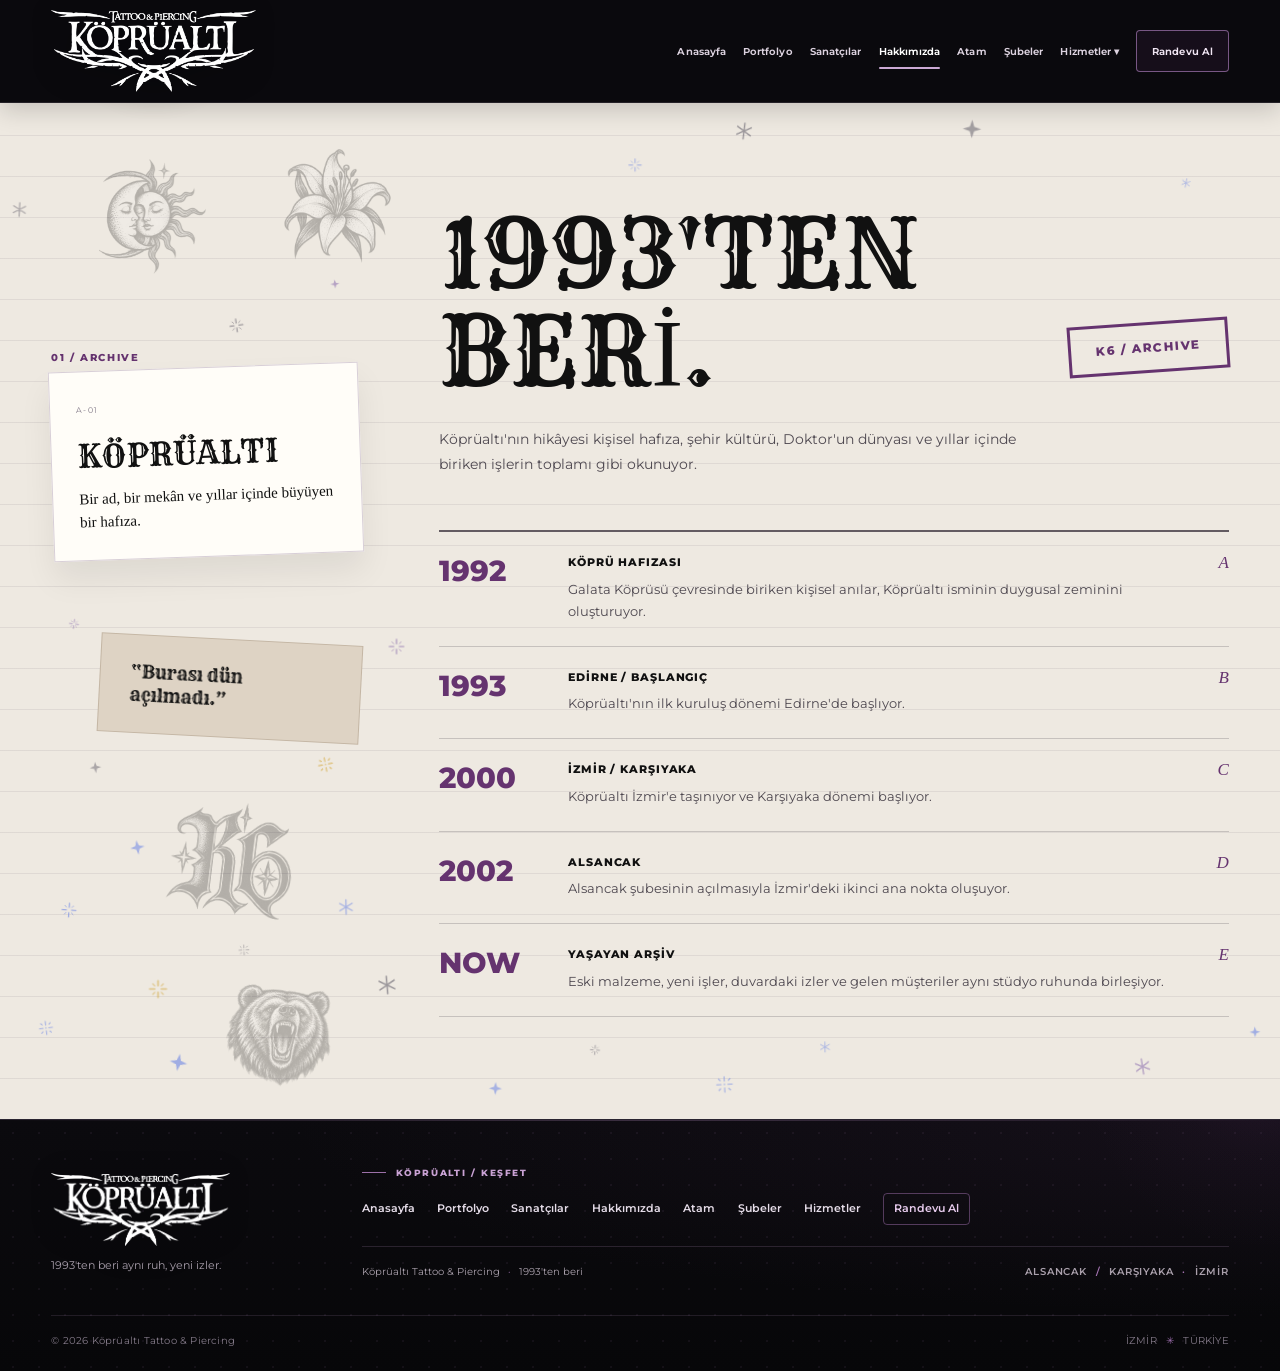
==== commit 431cc6df: "feat: portfolio lightbox, studio pages and Birsu portrait (v57)" ====
--- a/about.html
+++ b/about.html
@@ -1,5 +1,5 @@
 <!doctype html><html lang="tr"><head><meta charset="utf-8"><meta name="viewport" content="width=device-width,initial-scale=1"><meta name="theme-color" content="#09090b"><title>Hakkımızda — Köprüaltı Tattoo & Piercing</title><link rel="preconnect" href="https://fonts.googleapis.com"><link rel="preconnect" href="https://fonts.gstatic.com" crossorigin><link href="https://fonts.googleapis.com/css2?family=Montserrat:wght@400;500;600;700;800&family=Rye&display=swap" rel="stylesheet"><link rel="stylesheet" href="css/style.css"><link rel="stylesheet" href="css/polish-september.css"><link rel="stylesheet" href="css/design-v33.css"><link rel="stylesheet" href="css/footer-v37.css"><link rel="stylesheet" href="css/header-v38.css"><link rel="stylesheet" href="css/ambient-v40.css"><link rel="stylesheet" href="css/tipografi-v44.css"><link rel="stylesheet" href="css/fix-v45.css">
-<link rel="stylesheet" href="css/doodles-v50.css"><link rel="stylesheet" href="css/basliklar-rye-v53.css"></head><body class="about-page"><div class="top"></div><header class="header header-v38"><div class="container head"><a class="brand" href="index.html" aria-label="KöprüAltı ana sayfa"><span class="brand-logo-crop"><img src="assets/koprualti-original-logo.png" alt="KöprüAltı Tattoo & Piercing"></span></a><button class="mobile" type="button" aria-expanded="false" aria-controls="site-main-nav">MENÜ</button><nav class="nav" id="site-main-nav" aria-label="Ana menü"><a class="" href="index.html">Anasayfa</a><a class="" href="portfolio.html">Portfolyo</a><a class="" href="artists.html">Sanatçılar</a><a class="active" href="about.html">Hakkımızda</a><a class="" href="ataturk.html">Atam</a><a class="" href="studios.html">Şubeler</a><div class="dd"><button type="button" aria-expanded="false" aria-haspopup="true">Hizmetler ▾</button><div class="ddmenu"><a href="services.html">Tüm Hizmetler</a><a href="services.html#tattoo">Tattoo</a><a href="services.html#piercing">Piercing</a><a href="services.html#coverup">Cover-Up</a></div></div><a class="cta-link " href="appointment.html">Randevu Al</a></nav></div></header><main><section class="archive"><div class="container archive-grid"><aside class="archive-side reveal"><div class="eyebrow">01 / ARCHIVE</div><div class="archive-card"><small>A-01</small><strong>KÖPRÜALTI</strong><p>Bir ad, bir mekân ve yıllar içinde büyüyen bir hafıza.</p></div><div class="archive-quote">“Burası dün açılmadı.”</div></aside><div class="reveal d1"><div class="archive-head"><div><h2 class="archive-title">1993'TEN<br>BERİ.</h2><p class="archive-intro">Köprüaltı'nın hikâyesi kişisel hafıza, şehir kültürü, Doktor'un dünyası ve yıllar içinde biriken işlerin toplamı gibi okunuyor.</p></div><div class="archive-stamp">K6 / ARCHIVE</div></div><div class="timeline"><article class="timeline-row"><div class="year">1992</div><div><h3>Köprü hafızası</h3><p>Galata Köprüsü çevresinde biriken kişisel anılar, Köprüaltı isminin duygusal zeminini oluşturuyor.</p></div><em>A</em></article><article class="timeline-row"><div class="year">1993</div><div><h3>Edirne / Başlangıç</h3><p>Köprüaltı'nın ilk kuruluş dönemi Edirne'de başlıyor.</p></div><em>B</em></article><article class="timeline-row"><div class="year">2000</div><div><h3>İzmir / Karşıyaka</h3><p>Köprüaltı İzmir'e taşınıyor ve Karşıyaka dönemi başlıyor.</p></div><em>C</em></article><article class="timeline-row"><div class="year">2002</div><div><h3>Alsancak</h3><p>Alsancak şubesinin açılmasıyla İzmir'deki ikinci ana nokta oluşuyor.</p></div><em>D</em></article><article class="timeline-row"><div class="year">NOW</div><div><h3>Yaşayan arşiv</h3><p>Eski malzeme, yeni işler, duvardaki izler ve gelen müşteriler aynı stüdyo ruhunda birleşiyor.</p></div><em>E</em></article></div></div></div></section></main><footer class="footer footer-classic footer-v37" aria-label="Site alt bilgisi">
+<link rel="stylesheet" href="css/doodles-v50.css"><link rel="stylesheet" href="css/basliklar-rye-v53.css"><link rel="stylesheet" href="css/portfolio-lightbox-v54.css"><link rel="stylesheet" href="css/final-responsive-v56.css"></head><body class="about-page"><div class="top"></div><header class="header header-v38"><div class="container head"><a class="brand" href="index.html" aria-label="KöprüAltı ana sayfa"><span class="brand-logo-crop"><img src="assets/koprualti-original-logo.png" alt="KöprüAltı Tattoo & Piercing"></span></a><button class="mobile" type="button" aria-expanded="false" aria-controls="site-main-nav">MENÜ</button><nav class="nav" id="site-main-nav" aria-label="Ana menü"><a class="" href="index.html">Anasayfa</a><a class="" href="portfolio.html">Portfolyo</a><a class="" href="artists.html">Sanatçılar</a><a class="active" href="about.html">Hakkımızda</a><a class="" href="ataturk.html">Atam</a><a class="" href="studios.html">Şubeler</a><div class="dd"><button type="button" aria-expanded="false" aria-haspopup="true">Hizmetler ▾</button><div class="ddmenu"><a href="services.html">Tüm Hizmetler</a><a href="services.html#tattoo">Tattoo</a><a href="services.html#piercing">Piercing</a><a href="services.html#coverup">Cover-Up</a></div></div><a class="cta-link " href="appointment.html">Randevu Al</a></nav></div></header><main><section class="archive"><div class="container archive-grid"><aside class="archive-side reveal"><div class="eyebrow">01 / ARCHIVE</div><div class="archive-card"><small>A-01</small><strong>KÖPRÜALTI</strong><p>Bir ad, bir mekân ve yıllar içinde büyüyen bir hafıza.</p></div><div class="archive-quote">“Burası dün açılmadı.”</div></aside><div class="reveal d1"><div class="archive-head"><div><h2 class="archive-title">1993'TEN<br>BERİ.</h2><p class="archive-intro">Köprüaltı'nın hikâyesi kişisel hafıza, şehir kültürü, Doktor'un dünyası ve yıllar içinde biriken işlerin toplamı gibi okunuyor.</p></div><div class="archive-stamp">K6 / ARCHIVE</div></div><div class="timeline"><article class="timeline-row"><div class="year">1992</div><div><h3>Köprü hafızası</h3><p>Galata Köprüsü çevresinde biriken kişisel anılar, Köprüaltı isminin duygusal zeminini oluşturuyor.</p></div><em>A</em></article><article class="timeline-row"><div class="year">1993</div><div><h3>Edirne / Başlangıç</h3><p>Köprüaltı'nın ilk kuruluş dönemi Edirne'de başlıyor.</p></div><em>B</em></article><article class="timeline-row"><div class="year">2000</div><div><h3>İzmir / Karşıyaka</h3><p>Köprüaltı İzmir'e taşınıyor ve Karşıyaka dönemi başlıyor.</p></div><em>C</em></article><article class="timeline-row"><div class="year">2002</div><div><h3>Alsancak</h3><p>Alsancak şubesinin açılmasıyla İzmir'deki ikinci ana nokta oluşuyor.</p></div><em>D</em></article><article class="timeline-row"><div class="year">NOW</div><div><h3>Yaşayan arşiv</h3><p>Eski malzeme, yeni işler, duvardaki izler ve gelen müşteriler aynı stüdyo ruhunda birleşiyor.</p></div><em>E</em></article></div></div></div></section></main><footer class="footer footer-classic footer-v37" aria-label="Site alt bilgisi">
   <div class="container footer-v37-top">
     <div class="footer-v37-identity">
       <img src="assets/koprualti-original-logo.png" alt="Köprüaltı Tattoo &amp; Piercing" class="footer-v37-logo" loading="lazy">
@@ -28,4 +28,6 @@
     <span>İZMİR <i aria-hidden="true">✳</i> TÜRKİYE</span>
   </div>
 </footer><script src="js/app.js"></script>
+
+
 <script defer src="js/doodles-v50.js"></script></body></html>
--- a/css/style.css
+++ b/css/style.css
@@ -638,12 +638,6 @@
 .artist-profile-system h2{margin:10px 0 0;font-size:clamp(46px,5vw,76px);line-height:.96;letter-spacing:-.05em}
 .artist-profile-system p{margin:0 0 16px;color:#aaa3ad;font-size:14px;line-height:1.85}
 
-.artist-lightbox{position:fixed;inset:0;z-index:4000;display:none;place-items:center;padding:clamp(20px,4vw,60px);background:rgba(4,4,6,.94);backdrop-filter:blur(8px)}
-.artist-lightbox.open{display:grid}
-.artist-lightbox-inner{max-width:min(1120px,92vw);max-height:86vh;display:grid;gap:12px}
-.artist-lightbox-inner img{max-width:100%;max-height:80vh;width:auto;height:auto;object-fit:contain;margin:auto}
-.artist-lightbox-caption{text-align:center;color:#c8c0ca;font-size:10px;letter-spacing:.12em;text-transform:uppercase}
-.artist-lightbox-close{position:absolute;top:20px;right:24px;width:48px;height:48px;border:1px solid #39343e;background:#111015;color:#fff;font-size:28px;cursor:pointer}
 
 @media(max-width:1100px){
   .artist-detail-hero-grid,.artist-works-head,.artist-profile-system-grid{grid-template-columns:1fr}
--- a/css/final-responsive-v56.css
+++ b/css/final-responsive-v56.css
@@ -0,0 +1,56 @@
+/* v56: targeted small-screen and interaction repairs; original display typography stays. */
+:root{--k6-focus:#c790d2}
+.branch-map-note{color:#6e6470}
+.booking-count,.appointment-page-v33 .appointment-form-note{color:#6c606f}
+main,.container,.wrap,.branch-card,.branch-intro-copy,.booking-form-card,.booking-intro,.footer-v37-panel{min-width:0}
+:where(.archive-title,.branch-intro h1,.branch-card h2,.artist-title,.artist-detail-copy h1,.image-viewer-info h2){overflow-wrap:anywhere}
+:where(.image-viewer-close,.branch-action,.branch-back,.service-trigger,.choice,.header-v38 button,.footer-v37 a):focus-visible{outline:3px solid var(--k6-focus);outline-offset:3px}
+.service-row.open .service-detail{max-height:2600px}
+.service-detail[hidden]{display:none}
+.k6-page-hidden .doodle-v50-mark,.k6-page-hidden .doodle-v50-sparkle{animation-play-state:paused!important}
+@media(max-width:1024px){
+  .footer-v37 .footer-v37-nav{flex-wrap:wrap}
+  .artist-work-mosaic,.artists-page-v2 .artist-spotlight-grid,.artists-page-v2 .artist-spotlight-grid.alt{min-width:0}
+}
+@media(max-width:768px){
+  .hero-meta .container{gap:10px;flex-wrap:wrap}
+  .hero-meta span{white-space:nowrap}
+  .image-viewer-panel{max-width:calc(100vw - 20px)}
+  .portfolio-controls-foot{flex-wrap:wrap}
+  .service-row.open .service-detail{max-height:3000px}
+  .branch-intro-grid,.branch-grid,.artist-work-mosaic{grid-template-columns:minmax(0,1fr)}
+  .booking-journey{grid-template-columns:repeat(3,minmax(0,1fr))}
+}
+@media(max-width:430px){
+  .hero h1{overflow-wrap:anywhere}
+  .manifest h2 .manifest-line{white-space:normal}
+  .archive-stamp{max-width:100%;font-size:10px;overflow-wrap:anywhere}
+  .artist-works-head h2,.artist-detail-copy h1{overflow-wrap:anywhere}
+  .branch-card-content,.portfolio-controls{min-width:0}
+  .portfolio-select-wrap{min-width:0}
+  .portfolio-types button{min-width:0;overflow-wrap:anywhere}
+  .booking-form-header{gap:8px}
+  .booking-form-label{letter-spacing:.08em}
+  .booking-intro h1 span{white-space:normal}
+  .booking-journey i{min-width:0;flex-wrap:wrap;overflow-wrap:anywhere}
+  .service-trigger{min-width:0;gap:12px}
+  .service-trigger strong{min-width:0;overflow-wrap:anywhere}
+  .service-row.open .service-detail{max-height:3400px}
+  .service-visual{width:100%;max-width:100%}
+  .image-viewer{padding:6px}
+  .image-viewer-panel{max-width:calc(100vw - 12px);max-height:calc(100dvh - 12px)}
+  .image-viewer-media img{max-height:58dvh}
+  .image-viewer-info{overflow-wrap:anywhere}
+  .footer-v37 .footer-v37-top,.footer-v37 .footer-v37-panel{min-width:0}
+}
+@media(max-width:380px){
+  .portfolio-types button{flex-basis:100%}
+  .portfolio-count{flex:1 1 100%}
+  .booking-intro h1{font-size:clamp(36px,10vw,42px)}
+  .branch-intro h1{font-size:clamp(37px,10vw,44px)}
+  .branch-actions{width:100%}
+  .branch-action{flex-basis:100%}
+}
+@media(prefers-reduced-motion:reduce){
+  .branch-action,.portfolio-card img,.branch-card-image img,.image-viewer-close{transition:none!important}
+}
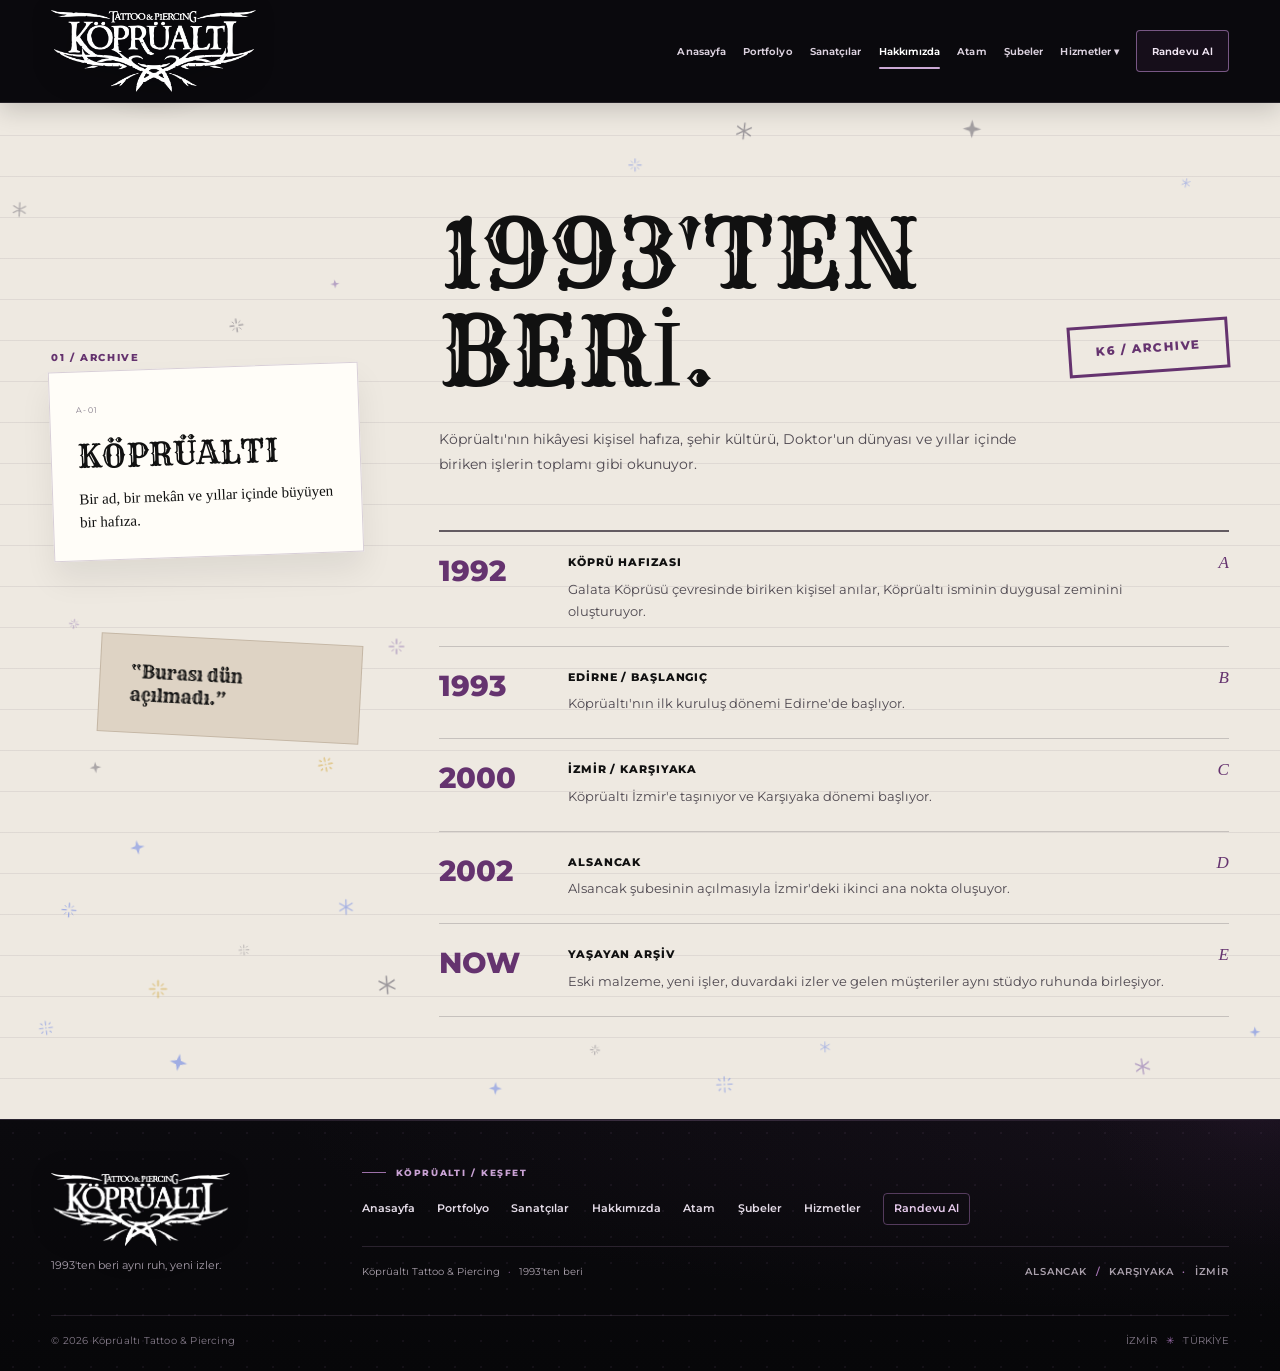
==== commit 8d9a760c: "fix: refresh cached hero styles and mobile artwork assets" ====
--- a/about.html
+++ b/about.html
@@ -1,5 +1,5 @@
 <!doctype html><html lang="tr"><head><meta charset="utf-8"><meta name="viewport" content="width=device-width,initial-scale=1"><meta name="theme-color" content="#09090b"><title>Hakkımızda — Köprüaltı Tattoo & Piercing</title><link rel="preconnect" href="https://fonts.googleapis.com"><link rel="preconnect" href="https://fonts.gstatic.com" crossorigin><link href="https://fonts.googleapis.com/css2?family=Montserrat:wght@400;500;600;700;800&family=Rye&display=swap" rel="stylesheet"><link rel="stylesheet" href="css/style.css"><link rel="stylesheet" href="css/polish-september.css"><link rel="stylesheet" href="css/design-v33.css"><link rel="stylesheet" href="css/footer-v37.css"><link rel="stylesheet" href="css/header-v38.css"><link rel="stylesheet" href="css/ambient-v40.css"><link rel="stylesheet" href="css/tipografi-v44.css"><link rel="stylesheet" href="css/fix-v45.css">
-<link rel="stylesheet" href="css/doodles-v50.css"><link rel="stylesheet" href="css/basliklar-rye-v53.css"><link rel="stylesheet" href="css/portfolio-lightbox-v54.css"><link rel="stylesheet" href="css/final-responsive-v56.css"></head><body class="about-page"><div class="top"></div><header class="header header-v38"><div class="container head"><a class="brand" href="index.html" aria-label="KöprüAltı ana sayfa"><span class="brand-logo-crop"><img src="assets/koprualti-original-logo.png" alt="KöprüAltı Tattoo & Piercing"></span></a><button class="mobile" type="button" aria-expanded="false" aria-controls="site-main-nav">MENÜ</button><nav class="nav" id="site-main-nav" aria-label="Ana menü"><a class="" href="index.html">Anasayfa</a><a class="" href="portfolio.html">Portfolyo</a><a class="" href="artists.html">Sanatçılar</a><a class="active" href="about.html">Hakkımızda</a><a class="" href="ataturk.html">Atam</a><a class="" href="studios.html">Şubeler</a><div class="dd"><button type="button" aria-expanded="false" aria-haspopup="true">Hizmetler ▾</button><div class="ddmenu"><a href="services.html">Tüm Hizmetler</a><a href="services.html#tattoo">Tattoo</a><a href="services.html#piercing">Piercing</a><a href="services.html#coverup">Cover-Up</a></div></div><a class="cta-link " href="appointment.html">Randevu Al</a></nav></div></header><main><section class="archive"><div class="container archive-grid"><aside class="archive-side reveal"><div class="eyebrow">01 / ARCHIVE</div><div class="archive-card"><small>A-01</small><strong>KÖPRÜALTI</strong><p>Bir ad, bir mekân ve yıllar içinde büyüyen bir hafıza.</p></div><div class="archive-quote">“Burası dün açılmadı.”</div></aside><div class="reveal d1"><div class="archive-head"><div><h2 class="archive-title">1993'TEN<br>BERİ.</h2><p class="archive-intro">Köprüaltı'nın hikâyesi kişisel hafıza, şehir kültürü, Doktor'un dünyası ve yıllar içinde biriken işlerin toplamı gibi okunuyor.</p></div><div class="archive-stamp">K6 / ARCHIVE</div></div><div class="timeline"><article class="timeline-row"><div class="year">1992</div><div><h3>Köprü hafızası</h3><p>Galata Köprüsü çevresinde biriken kişisel anılar, Köprüaltı isminin duygusal zeminini oluşturuyor.</p></div><em>A</em></article><article class="timeline-row"><div class="year">1993</div><div><h3>Edirne / Başlangıç</h3><p>Köprüaltı'nın ilk kuruluş dönemi Edirne'de başlıyor.</p></div><em>B</em></article><article class="timeline-row"><div class="year">2000</div><div><h3>İzmir / Karşıyaka</h3><p>Köprüaltı İzmir'e taşınıyor ve Karşıyaka dönemi başlıyor.</p></div><em>C</em></article><article class="timeline-row"><div class="year">2002</div><div><h3>Alsancak</h3><p>Alsancak şubesinin açılmasıyla İzmir'deki ikinci ana nokta oluşuyor.</p></div><em>D</em></article><article class="timeline-row"><div class="year">NOW</div><div><h3>Yaşayan arşiv</h3><p>Eski malzeme, yeni işler, duvardaki izler ve gelen müşteriler aynı stüdyo ruhunda birleşiyor.</p></div><em>E</em></article></div></div></div></section></main><footer class="footer footer-classic footer-v37" aria-label="Site alt bilgisi">
+<link rel="stylesheet" href="css/doodles-v50.css?v=58-3"><link rel="stylesheet" href="css/basliklar-rye-v53.css"><link rel="stylesheet" href="css/portfolio-lightbox-v54.css"><link rel="stylesheet" href="css/final-responsive-v56.css"></head><body class="about-page"><div class="top"></div><header class="header header-v38"><div class="container head"><a class="brand" href="index.html" aria-label="KöprüAltı ana sayfa"><span class="brand-logo-crop"><img src="assets/koprualti-original-logo.png" alt="KöprüAltı Tattoo & Piercing"></span></a><button class="mobile" type="button" aria-expanded="false" aria-controls="site-main-nav">MENÜ</button><nav class="nav" id="site-main-nav" aria-label="Ana menü"><a class="" href="index.html">Anasayfa</a><a class="" href="portfolio.html">Portfolyo</a><a class="" href="artists.html">Sanatçılar</a><a class="active" href="about.html">Hakkımızda</a><a class="" href="ataturk.html">Atam</a><a class="" href="studios.html">Şubeler</a><div class="dd"><button type="button" aria-expanded="false" aria-haspopup="true">Hizmetler ▾</button><div class="ddmenu"><a href="services.html">Tüm Hizmetler</a><a href="services.html#tattoo">Tattoo</a><a href="services.html#piercing">Piercing</a><a href="services.html#coverup">Cover-Up</a></div></div><a class="cta-link " href="appointment.html">Randevu Al</a></nav></div></header><main><section class="archive"><div class="container archive-grid"><aside class="archive-side reveal"><div class="eyebrow">01 / ARCHIVE</div><div class="archive-card"><small>A-01</small><strong>KÖPRÜALTI</strong><p>Bir ad, bir mekân ve yıllar içinde büyüyen bir hafıza.</p></div><div class="archive-quote">“Burası dün açılmadı.”</div></aside><div class="reveal d1"><div class="archive-head"><div><h2 class="archive-title">1993'TEN<br>BERİ.</h2><p class="archive-intro">Köprüaltı'nın hikâyesi kişisel hafıza, şehir kültürü, Doktor'un dünyası ve yıllar içinde biriken işlerin toplamı gibi okunuyor.</p></div><div class="archive-stamp">K6 / ARCHIVE</div></div><div class="timeline"><article class="timeline-row"><div class="year">1992</div><div><h3>Köprü hafızası</h3><p>Galata Köprüsü çevresinde biriken kişisel anılar, Köprüaltı isminin duygusal zeminini oluşturuyor.</p></div><em>A</em></article><article class="timeline-row"><div class="year">1993</div><div><h3>Edirne / Başlangıç</h3><p>Köprüaltı'nın ilk kuruluş dönemi Edirne'de başlıyor.</p></div><em>B</em></article><article class="timeline-row"><div class="year">2000</div><div><h3>İzmir / Karşıyaka</h3><p>Köprüaltı İzmir'e taşınıyor ve Karşıyaka dönemi başlıyor.</p></div><em>C</em></article><article class="timeline-row"><div class="year">2002</div><div><h3>Alsancak</h3><p>Alsancak şubesinin açılmasıyla İzmir'deki ikinci ana nokta oluşuyor.</p></div><em>D</em></article><article class="timeline-row"><div class="year">NOW</div><div><h3>Yaşayan arşiv</h3><p>Eski malzeme, yeni işler, duvardaki izler ve gelen müşteriler aynı stüdyo ruhunda birleşiyor.</p></div><em>E</em></article></div></div></div></section></main><footer class="footer footer-classic footer-v37" aria-label="Site alt bilgisi">
   <div class="container footer-v37-top">
     <div class="footer-v37-identity">
       <img src="assets/koprualti-original-logo.png" alt="Köprüaltı Tattoo &amp; Piercing" class="footer-v37-logo" loading="lazy">
@@ -30,4 +30,4 @@
 </footer><script src="js/app.js"></script>
 
 
-<script defer src="js/doodles-v50.js"></script></body></html>+<script defer src="js/doodles-v50.js?v=58-3"></script></body></html>
--- a/css/doodles-v50.css
+++ b/css/doodles-v50.css
@@ -44,7 +44,7 @@
   to{transform:translate3d(2px,-3px,0) rotate(calc(var(--sr) + 7deg)) scale(1.08);opacity:calc(var(--so) + .12)}
 }
 @media(max-width:760px){
-  .doodle-v50-mark{opacity:calc(var(--do) * .74)}
+  .doodle-v50-mark{opacity:clamp(.23,calc(var(--do) * 1.55),.34)}
   .doodle-v50-sparkle{opacity:calc(var(--so) * .86)}
 }
 @media(prefers-reduced-motion:reduce){
